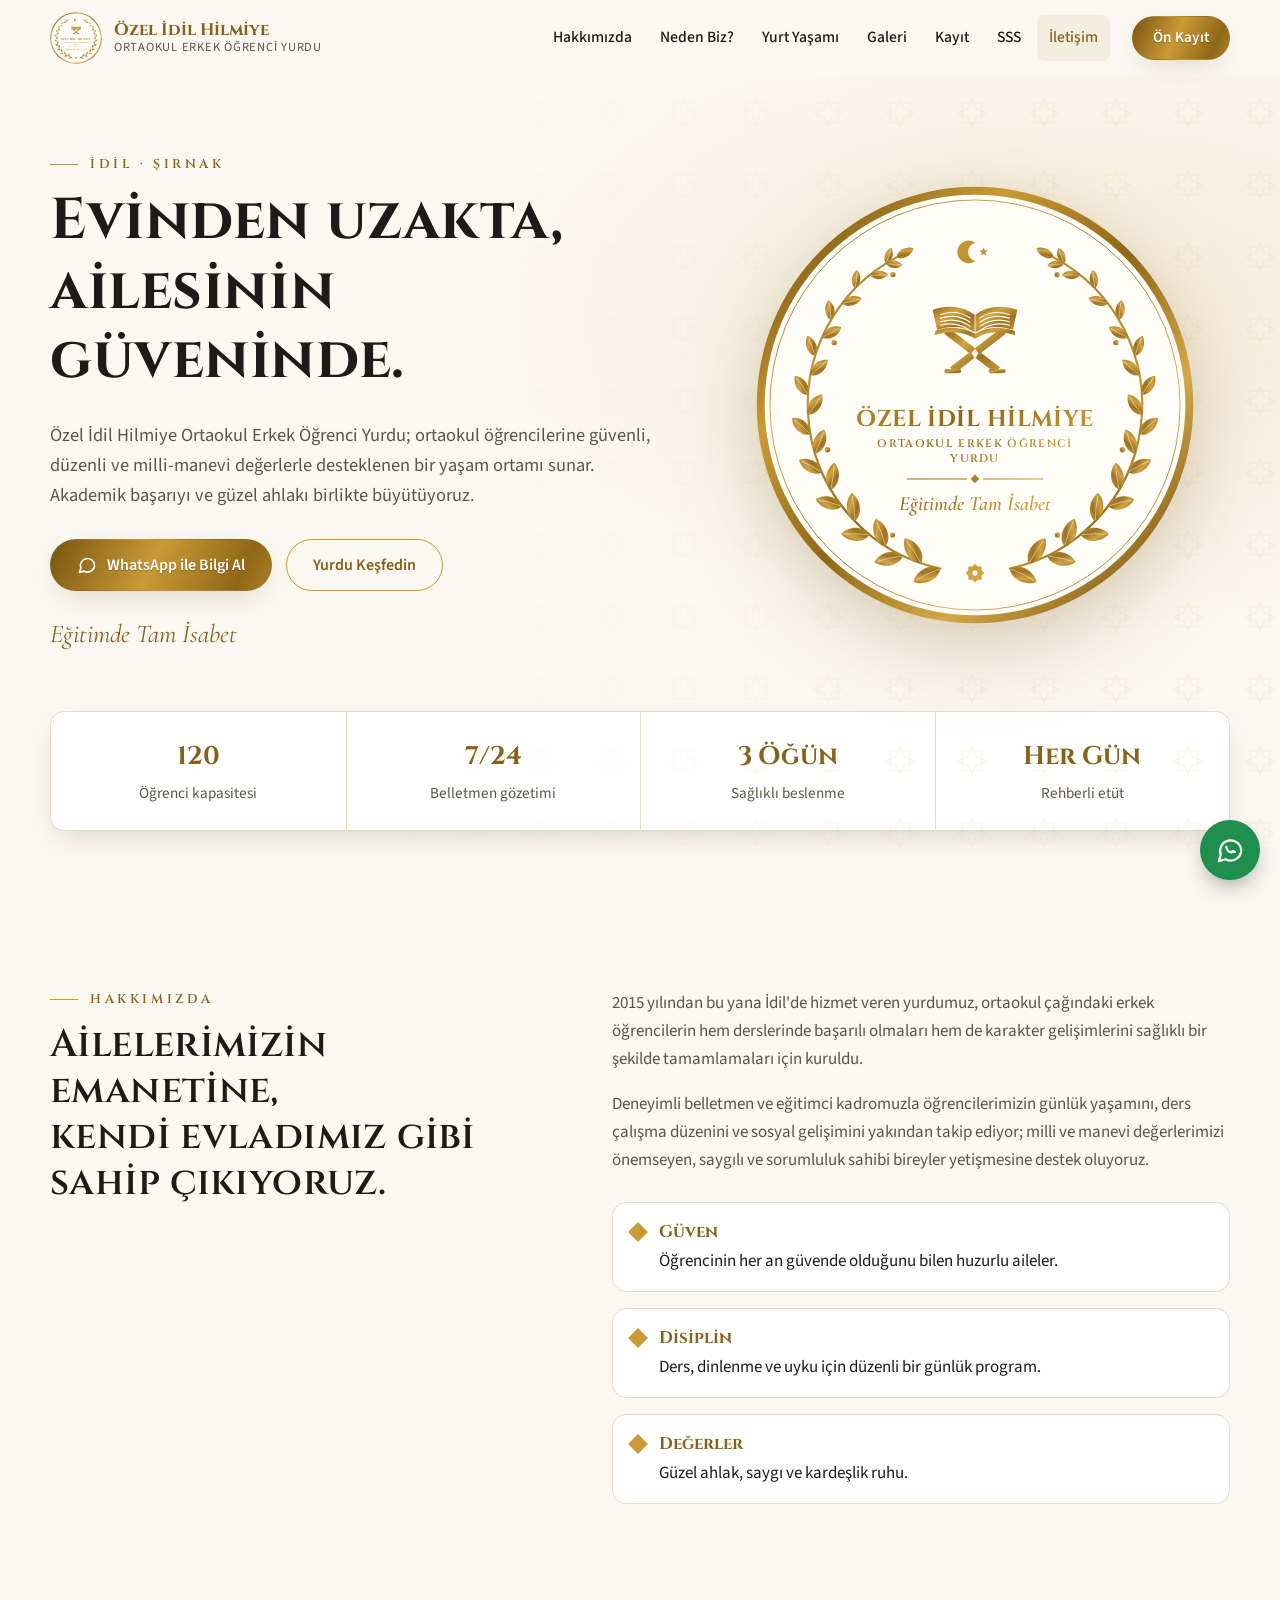
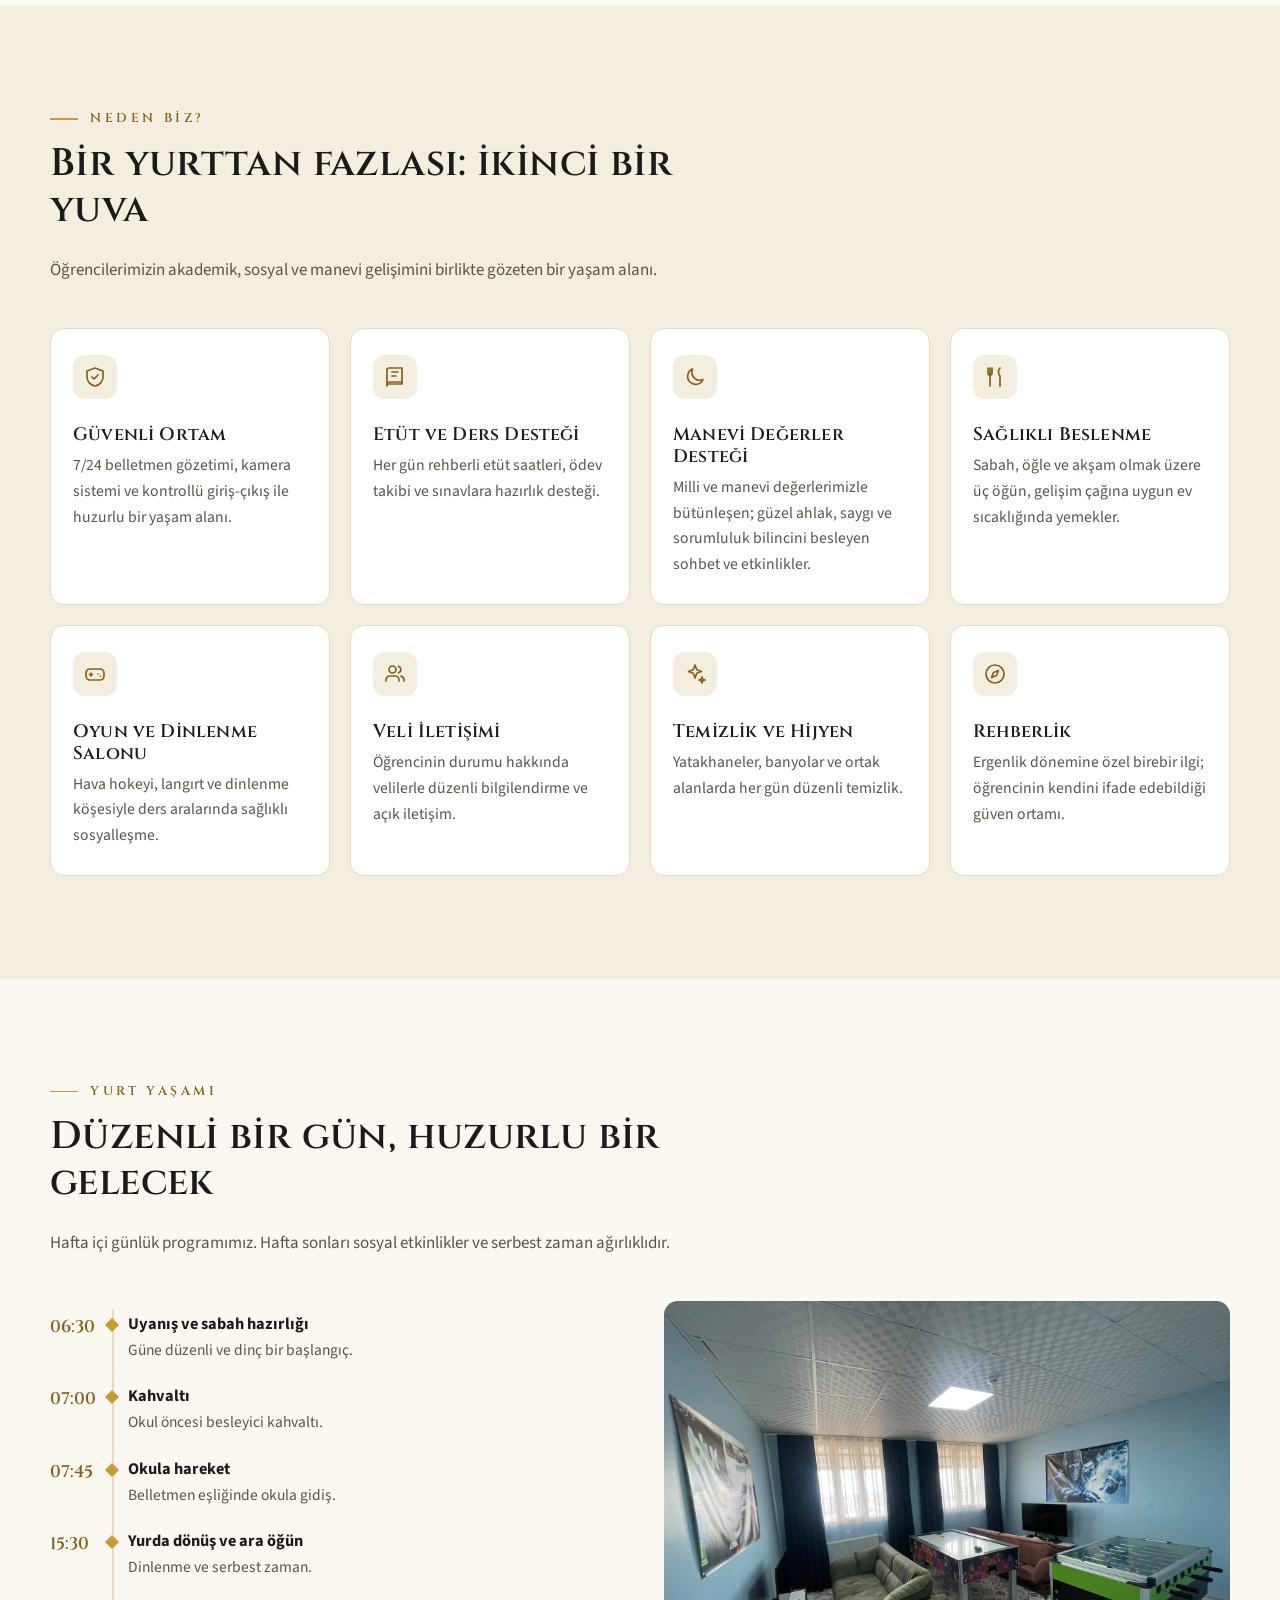
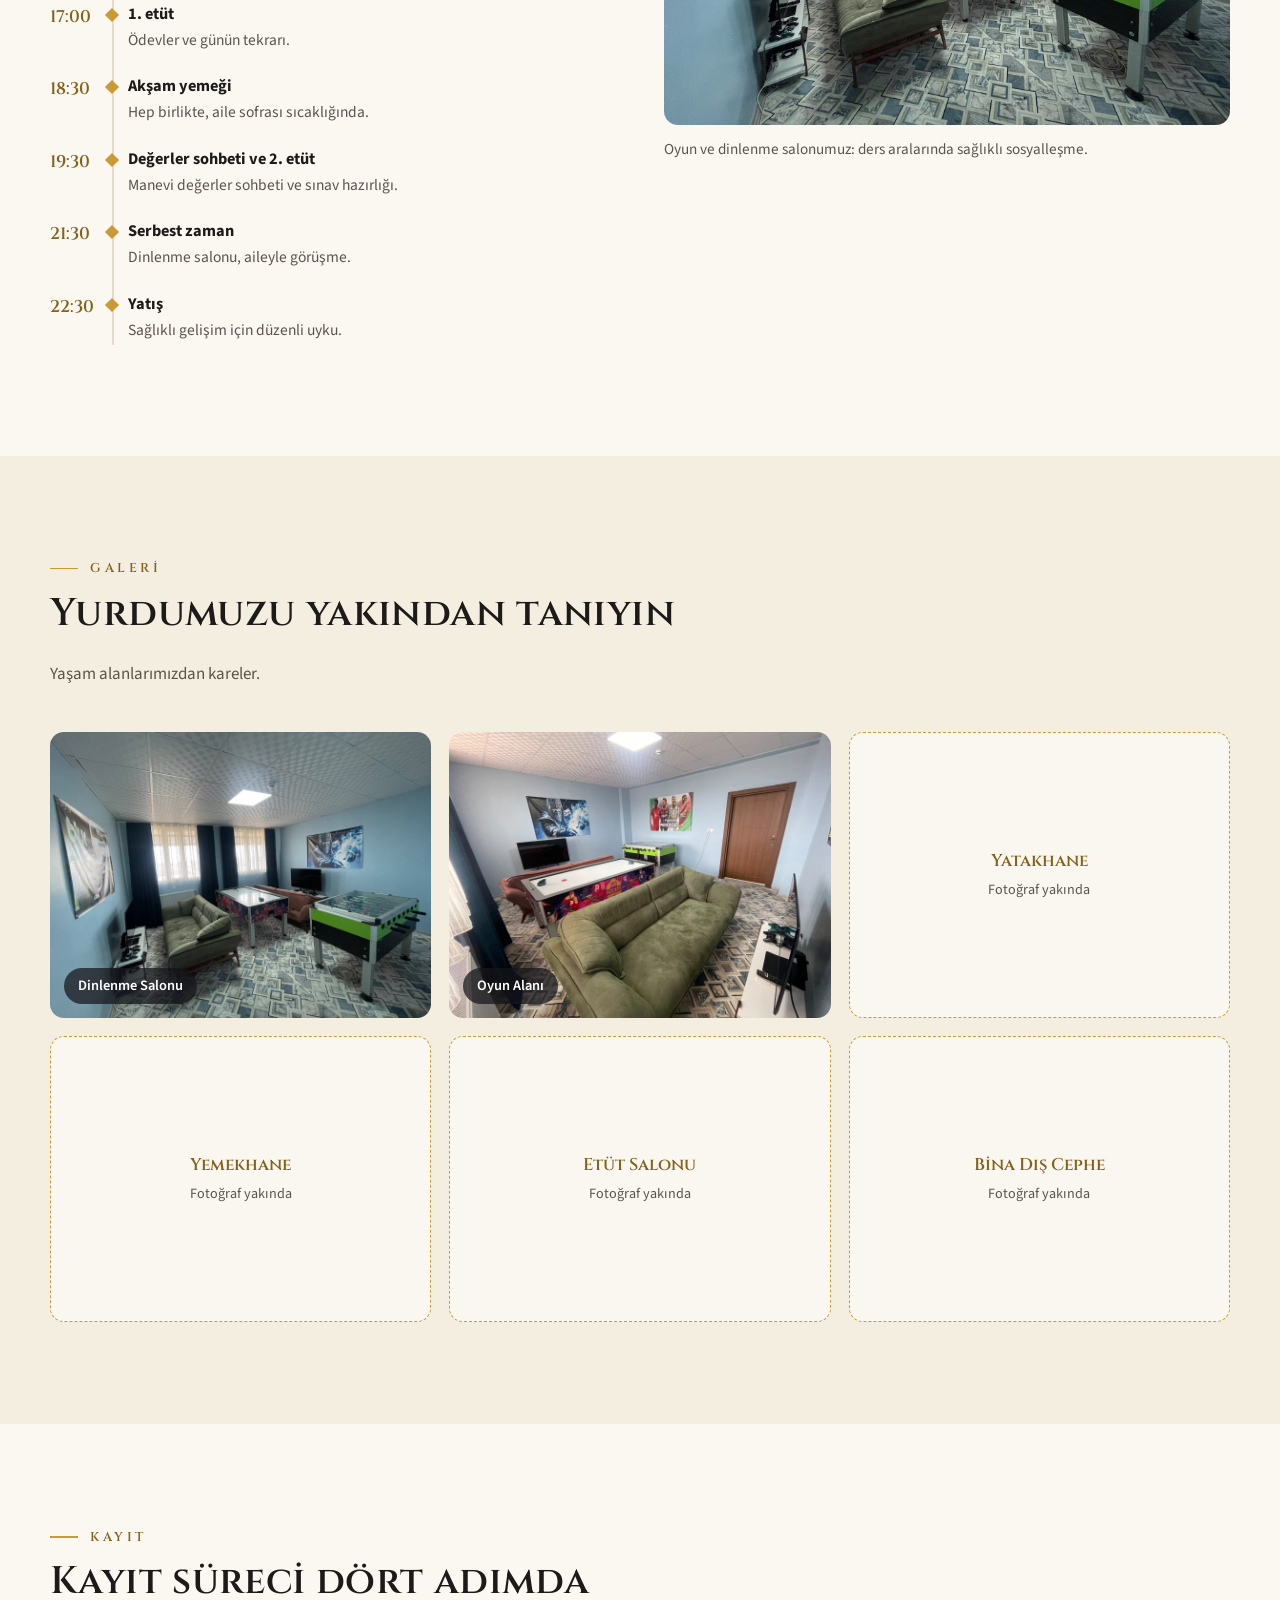
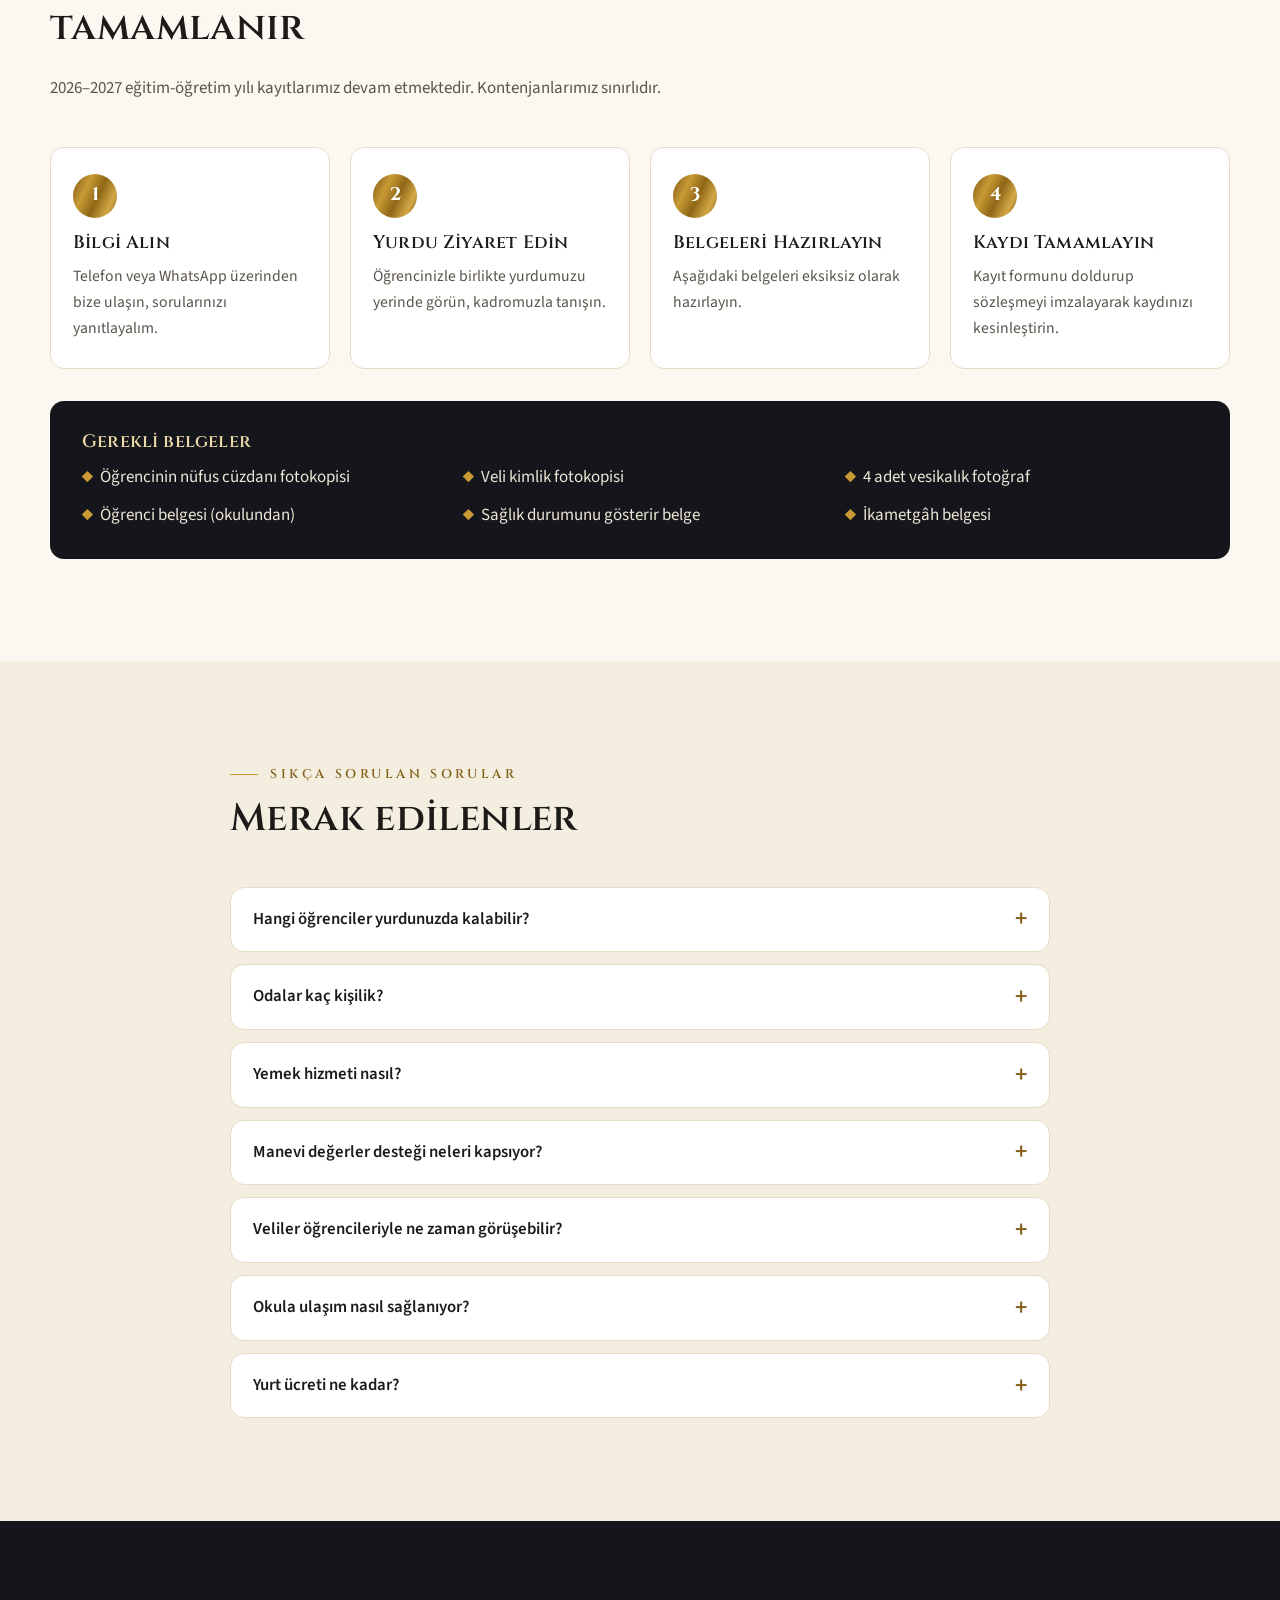
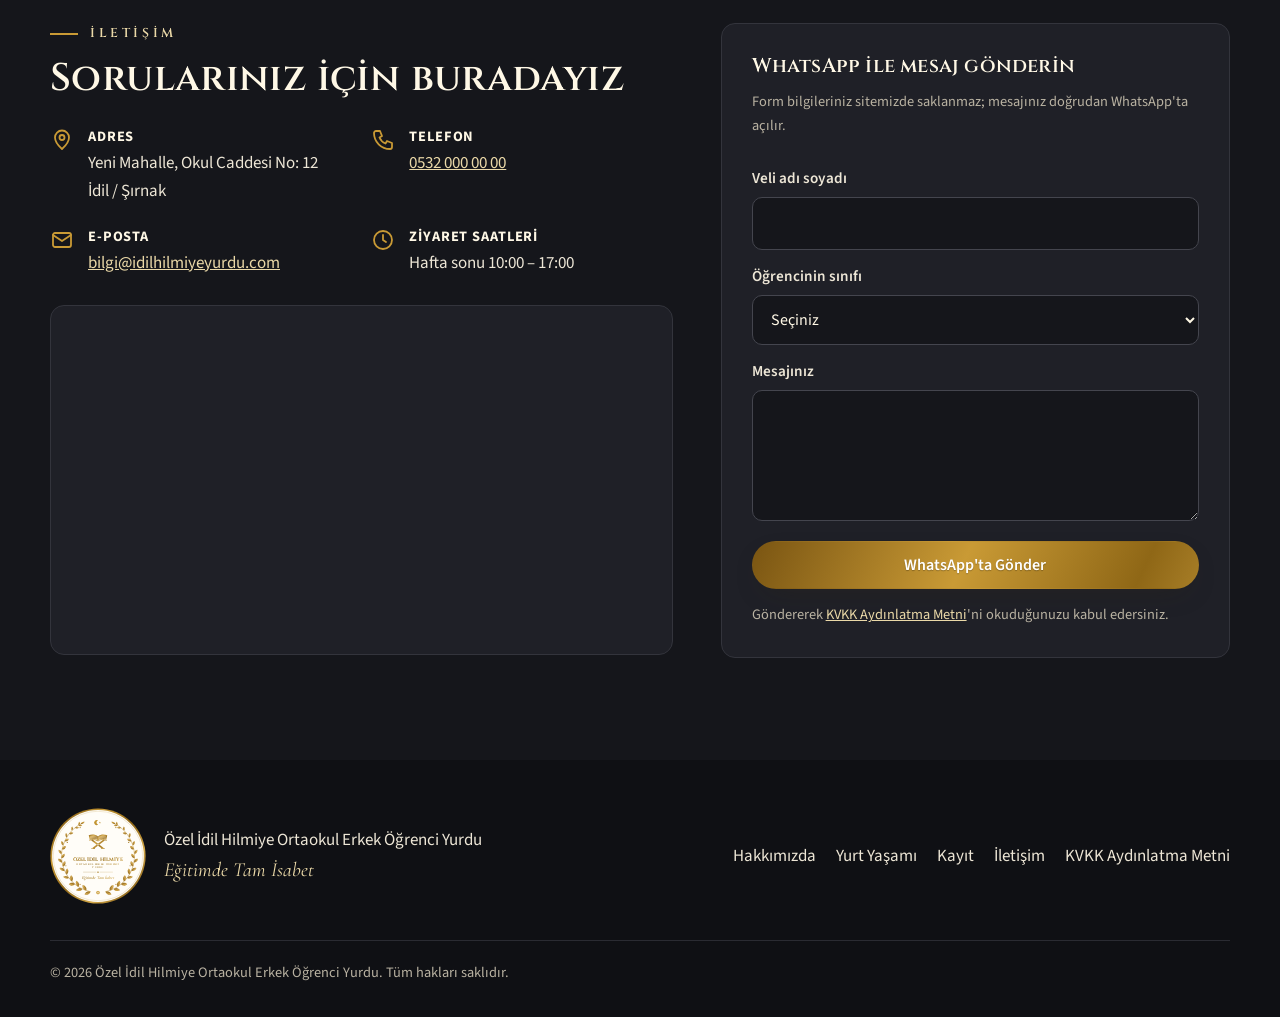
==== index.html @ 85593153 "İdil Hilmiye yurt web sitesi: ilk sürüm Co-Authored-By: Claude Opus 5.5 <noreply@anthropic.com>" ====
<!doctype html>
<html lang="tr">
<head>
  <meta charset="utf-8">
  <meta name="viewport" content="width=device-width, initial-scale=1">
  <title>Özel İdil Hilmiye Ortaokul Erkek Öğrenci Yurdu | İdil, Şırnak</title>
  <meta name="description" content="Şırnak İdil'de ortaokul öğrencilerine güvenli, düzenli ve milli-manevi değerlerle desteklenen yurt ortamı. Etüt desteği, sağlıklı beslenme ve 7/24 gözetim.">
  <meta name="theme-color" content="#FBF8F1">
  <!-- Taslak dönemi: gerçek bilgiler girilince bu satırı silin -->
  <meta name="robots" content="noindex">


  <meta property="og:title" content="Özel İdil Hilmiye Ortaokul Erkek Öğrenci Yurdu">
  <meta property="og:description" content="Eğitimde Tam İsabet — İdil, Şırnak">
  <meta property="og:image" content="assets/logo.png">
  <link rel="icon" href="assets/favicon.svg" type="image/svg+xml">
  <link rel="apple-touch-icon" href="assets/apple-touch-icon.png">
  <link rel="preconnect" href="https://fonts.googleapis.com">
  <link rel="preconnect" href="https://fonts.gstatic.com" crossorigin>
  <link rel="stylesheet" href="https://fonts.googleapis.com/css2?family=Cinzel:wght@500;600;700&family=Cormorant+Garamond:ital,wght@1,500;1,600&family=Source+Sans+3:wght@400;500;600;700&display=swap">
  <link rel="stylesheet" href="css/style.css">
</head>
<body>
  <a class="skip-link" href="#icerik">İçeriğe geç</a>

  <!-- ========== ÜST MENÜ ========== -->
  <header class="site-header" id="ust">
    <div class="container header-inner">
      <a class="brand" href="#ust" aria-label="Özel İdil Hilmiye — ana sayfa">
        <img src="assets/logo.svg" alt="" width="52" height="52">
        <span class="brand-text">
          <span class="brand-name">Özel İdil Hilmiye</span>
          <span class="brand-sub">Ortaokul Erkek Öğrenci Yurdu</span>
        </span>
      </a>
      <button class="nav-toggle" type="button" aria-expanded="false" aria-controls="ana-menu" aria-label="Menüyü aç">
        <span></span><span></span><span></span>
      </button>
      <nav class="main-nav" id="ana-menu" aria-label="Ana menü">
        <ul>
          <li><a href="#hakkimizda">Hakkımızda</a></li>
          <li><a href="#neden-biz">Neden Biz?</a></li>
          <li><a href="#yurt-yasami">Yurt Yaşamı</a></li>
          <li><a href="#galeri">Galeri</a></li>
          <li><a href="#kayit">Kayıt</a></li>
          <li><a href="#sss">SSS</a></li>
          <li><a href="#iletisim">İletişim</a></li>
        </ul>
        <a class="btn btn-gold btn-sm" href="#kayit">Ön Kayıt</a>
      </nav>
    </div>
  </header>

  <main id="icerik">

    <!-- ========== GİRİŞ ========== -->
    <section class="hero">
      <div class="container hero-grid">
        <div class="hero-text">
          <p class="eyebrow">İdil · Şırnak</p>
          <h1>Evinden uzakta,<br>ailesinin güveninde.</h1>
          <p class="lead">Özel İdil Hilmiye Ortaokul Erkek Öğrenci Yurdu; ortaokul öğrencilerine güvenli, düzenli ve milli-manevi değerlerle desteklenen bir yaşam ortamı sunar. Akademik başarıyı ve güzel ahlakı birlikte büyütüyoruz.</p>
          <div class="hero-actions">
            <a class="btn btn-gold" data-wa href="https://wa.me/905320000000" target="_blank" rel="noopener">
              <svg aria-hidden="true" viewBox="0 0 24 24"><path d="M21 12a8.5 8.5 0 0 1-12.6 7.4L3 21l1.6-5.2A8.5 8.5 0 1 1 21 12z"/></svg>
              WhatsApp ile Bilgi Al
            </a>
            <a class="btn btn-outline" href="#yurt-yasami">Yurdu Keşfedin</a>
          </div>
          <p class="hero-slogan">Eğitimde Tam İsabet</p>
        </div>
        <div class="hero-visual" aria-hidden="true">
          <div class="hero-medallion">
            <img src="assets/logo.svg" alt="" width="440" height="440">
          </div>
        </div>
      </div>

      <div class="container">
        <ul class="stats" aria-label="Öne çıkan bilgiler">
          <li><strong>120</strong><span>Öğrenci kapasitesi</span></li>
          <li><strong>7/24</strong><span>Belletmen gözetimi</span></li>
          <li><strong>3 Öğün</strong><span>Sağlıklı beslenme</span></li>
          <li><strong>Her Gün</strong><span>Rehberli etüt</span></li>
        </ul>
      </div>
    </section>

    <!-- ========== HAKKIMIZDA ========== -->
    <section class="section" id="hakkimizda">
      <div class="container about-grid">
        <div>
          <p class="eyebrow">Hakkımızda</p>
          <h2>Ailelerimizin emanetine,<br>kendi evladımız gibi sahip çıkıyoruz.</h2>
        </div>
        <div class="about-text">
          <p>2015 yılından bu yana İdil'de hizmet veren yurdumuz, ortaokul çağındaki erkek öğrencilerin hem derslerinde başarılı olmaları hem de karakter gelişimlerini sağlıklı bir şekilde tamamlamaları için kuruldu.</p>
          <p>Deneyimli belletmen ve eğitimci kadromuzla öğrencilerimizin günlük yaşamını, ders çalışma düzenini ve sosyal gelişimini yakından takip ediyor; milli ve manevi değerlerimizi önemseyen, saygılı ve sorumluluk sahibi bireyler yetişmesine destek oluyoruz.</p>
          <ul class="values">
            <li><span class="values-mark" aria-hidden="true"></span><div><strong>Güven</strong>Öğrencinin her an güvende olduğunu bilen huzurlu aileler.</div></li>
            <li><span class="values-mark" aria-hidden="true"></span><div><strong>Disiplin</strong>Ders, dinlenme ve uyku için düzenli bir günlük program.</div></li>
            <li><span class="values-mark" aria-hidden="true"></span><div><strong>Değerler</strong>Güzel ahlak, saygı ve kardeşlik ruhu.</div></li>
          </ul>
        </div>
      </div>
    </section>

    <!-- ========== NEDEN BİZ ========== -->
    <section class="section section-tint" id="neden-biz">
      <div class="container">
        <div class="section-head">
          <p class="eyebrow">Neden Biz?</p>
          <h2>Bir yurttan fazlası: ikinci bir yuva</h2>
          <p>Öğrencilerimizin akademik, sosyal ve manevi gelişimini birlikte gözeten bir yaşam alanı.</p>
        </div>
        <ul class="features">
          <li class="feature">
            <svg aria-hidden="true" viewBox="0 0 24 24"><path d="M12 3l8 3v6c0 4.5-3.4 8.3-8 9-4.6-.7-8-4.5-8-9V6l8-3z"/><path d="M9 12l2 2 4-4"/></svg>
            <h3>Güvenli Ortam</h3>
            <p>7/24 belletmen gözetimi, kamera sistemi ve kontrollü giriş-çıkış ile huzurlu bir yaşam alanı.</p>
          </li>
          <li class="feature">
            <svg aria-hidden="true" viewBox="0 0 24 24"><path d="M4 5a2 2 0 0 1 2-2h13v16H6a2 2 0 0 0-2 2V5z"/><path d="M4 19a2 2 0 0 1 2-2h13"/><path d="M9 7h6M9 11h4"/></svg>
            <h3>Etüt ve Ders Desteği</h3>
            <p>Her gün rehberli etüt saatleri, ödev takibi ve sınavlara hazırlık desteği.</p>
          </li>
          <li class="feature">
            <svg aria-hidden="true" viewBox="0 0 24 24"><path d="M20 14.5A8 8 0 0 1 9.5 4a8 8 0 1 0 10.5 10.5z"/></svg>
            <h3>Manevi Değerler Desteği</h3>
            <p>Milli ve manevi değerlerimizle bütünleşen; güzel ahlak, saygı ve sorumluluk bilincini besleyen sohbet ve etkinlikler.</p>
          </li>
          <li class="feature">
            <svg aria-hidden="true" viewBox="0 0 24 24"><path d="M7 3v8M5 3v5a2 2 0 0 0 4 0V3M7 11v10M17 3c-2 2-2 6 0 8v10"/></svg>
            <h3>Sağlıklı Beslenme</h3>
            <p>Sabah, öğle ve akşam olmak üzere üç öğün, gelişim çağına uygun ev sıcaklığında yemekler.</p>
          </li>
          <li class="feature">
            <svg aria-hidden="true" viewBox="0 0 24 24"><rect x="3" y="7" width="18" height="11" rx="4"/><path d="M8 11v3M6.5 12.5h3M15 12h.01M17.5 14h.01"/></svg>
            <h3>Oyun ve Dinlenme Salonu</h3>
            <p>Hava hokeyi, langırt ve dinlenme köşesiyle ders aralarında sağlıklı sosyalleşme.</p>
          </li>
          <li class="feature">
            <svg aria-hidden="true" viewBox="0 0 24 24"><path d="M16 19v-1a4 4 0 0 0-4-4H7a4 4 0 0 0-4 4v1"/><circle cx="9.5" cy="7.5" r="3.5"/><path d="M21 19v-1a4 4 0 0 0-3-3.9M15.5 4.2a3.5 3.5 0 0 1 0 6.6"/></svg>
            <h3>Veli İletişimi</h3>
            <p>Öğrencinin durumu hakkında velilerle düzenli bilgilendirme ve açık iletişim.</p>
          </li>
          <li class="feature">
            <svg aria-hidden="true" viewBox="0 0 24 24"><path d="M12 3l1.8 4.7 4.7 1.8-4.7 1.8L12 16l-1.8-4.7-4.7-1.8 4.7-1.8z"/><path d="M19 15l.8 2.2 2.2.8-2.2.8L19 21l-.8-2.2-2.2-.8 2.2-.8z"/></svg>
            <h3>Temizlik ve Hijyen</h3>
            <p>Yatakhaneler, banyolar ve ortak alanlarda her gün düzenli temizlik.</p>
          </li>
          <li class="feature">
            <svg aria-hidden="true" viewBox="0 0 24 24"><circle cx="12" cy="12" r="9"/><path d="M15.5 8.5l-2 5-5 2 2-5z"/></svg>
            <h3>Rehberlik</h3>
            <p>Ergenlik dönemine özel birebir ilgi; öğrencinin kendini ifade edebildiği güven ortamı.</p>
          </li>
        </ul>
      </div>
    </section>

    <!-- ========== YURT YAŞAMI ========== -->
    <section class="section" id="yurt-yasami">
      <div class="container">
        <div class="section-head">
          <p class="eyebrow">Yurt Yaşamı</p>
          <h2>Düzenli bir gün, huzurlu bir gelecek</h2>
          <p>Hafta içi günlük programımız. Hafta sonları sosyal etkinlikler ve serbest zaman ağırlıklıdır.</p>
        </div>
        <div class="life-grid">
          <ol class="timeline">
            <li><time>06:30</time><div><strong>Uyanış ve sabah hazırlığı</strong>Güne düzenli ve dinç bir başlangıç.</div></li>
            <li><time>07:00</time><div><strong>Kahvaltı</strong>Okul öncesi besleyici kahvaltı.</div></li>
            <li><time>07:45</time><div><strong>Okula hareket</strong>Belletmen eşliğinde okula gidiş.</div></li>
            <li><time>15:30</time><div><strong>Yurda dönüş ve ara öğün</strong>Dinlenme ve serbest zaman.</div></li>
            <li><time>17:00</time><div><strong>1. etüt</strong>Ödevler ve günün tekrarı.</div></li>
            <li><time>18:30</time><div><strong>Akşam yemeği</strong>Hep birlikte, aile sofrası sıcaklığında.</div></li>
            <li><time>19:30</time><div><strong>Değerler sohbeti ve 2. etüt</strong>Manevi değerler sohbeti ve sınav hazırlığı.</div></li>
            <li><time>21:30</time><div><strong>Serbest zaman</strong>Dinlenme salonu, aileyle görüşme.</div></li>
            <li><time>22:30</time><div><strong>Yatış</strong>Sağlıklı gelişim için düzenli uyku.</div></li>
          </ol>
          <figure class="life-photo">
            <button type="button" class="zoomable" data-full="assets/img/dinlenme-salonu-1.jpg" data-caption="Oyun ve dinlenme salonu">
              <img src="assets/img/dinlenme-salonu-1.jpg" alt="Yeşil kanepe, hava hokeyi ve langırt masası bulunan oyun ve dinlenme salonu" width="1600" height="1200" loading="lazy">
            </button>
            <figcaption>Oyun ve dinlenme salonumuz: ders aralarında sağlıklı sosyalleşme.</figcaption>
          </figure>
        </div>
      </div>
    </section>

    <!-- ========== GALERİ ========== -->
    <section class="section section-tint" id="galeri">
      <div class="container">
        <div class="section-head">
          <p class="eyebrow">Galeri</p>
          <h2>Yurdumuzu yakından tanıyın</h2>
          <p>Yaşam alanlarımızdan kareler.</p>
        </div>
        <ul class="gallery">
          <li>
            <button type="button" class="zoomable" data-full="assets/img/dinlenme-salonu-1.jpg" data-caption="Oyun ve dinlenme salonu">
              <img src="assets/img/dinlenme-salonu-1.jpg" alt="Oyun ve dinlenme salonunun genel görünümü" width="1600" height="1200" loading="lazy">
              <span class="gallery-label">Dinlenme Salonu</span>
            </button>
          </li>
          <li>
            <button type="button" class="zoomable" data-full="assets/img/dinlenme-salonu-2.jpg" data-caption="Oyun ve dinlenme salonu — hava hokeyi ve langırt">
              <img src="assets/img/dinlenme-salonu-2.jpg" alt="Hava hokeyi masası, langırt ve kanepeler" width="1600" height="1200" loading="lazy">
              <span class="gallery-label">Oyun Alanı</span>
            </button>
          </li>
          <li class="gallery-empty"><span>Yatakhane</span><small>Fotoğraf yakında</small></li>
          <li class="gallery-empty"><span>Yemekhane</span><small>Fotoğraf yakında</small></li>
          <li class="gallery-empty"><span>Etüt Salonu</span><small>Fotoğraf yakında</small></li>
          <li class="gallery-empty"><span>Bina Dış Cephe</span><small>Fotoğraf yakında</small></li>
        </ul>
      </div>
    </section>

    <!-- ========== KAYIT ========== -->
    <section class="section" id="kayit">
      <div class="container">
        <div class="section-head">
          <p class="eyebrow">Kayıt</p>
          <h2>Kayıt süreci dört adımda tamamlanır</h2>
          <p>2026–2027 eğitim-öğretim yılı kayıtlarımız devam etmektedir. Kontenjanlarımız sınırlıdır.</p>
        </div>
        <ol class="steps">
          <li><span class="step-no">1</span><h3>Bilgi Alın</h3><p>Telefon veya WhatsApp üzerinden bize ulaşın, sorularınızı yanıtlayalım.</p></li>
          <li><span class="step-no">2</span><h3>Yurdu Ziyaret Edin</h3><p>Öğrencinizle birlikte yurdumuzu yerinde görün, kadromuzla tanışın.</p></li>
          <li><span class="step-no">3</span><h3>Belgeleri Hazırlayın</h3><p>Aşağıdaki belgeleri eksiksiz olarak hazırlayın.</p></li>
          <li><span class="step-no">4</span><h3>Kaydı Tamamlayın</h3><p>Kayıt formunu doldurup sözleşmeyi imzalayarak kaydınızı kesinleştirin.</p></li>
        </ol>
        <div class="docs">
          <h3>Gerekli belgeler</h3>
          <ul>
            <li>Öğrencinin nüfus cüzdanı fotokopisi</li>
            <li>Veli kimlik fotokopisi</li>
            <li>4 adet vesikalık fotoğraf</li>
            <li>Öğrenci belgesi (okulundan)</li>
            <li>Sağlık durumunu gösterir belge</li>
            <li>İkametgâh belgesi</li>
          </ul>
        </div>
      </div>
    </section>

    <!-- ========== SSS ========== -->
    <section class="section section-tint" id="sss">
      <div class="container narrow">
        <div class="section-head">
          <p class="eyebrow">Sıkça Sorulan Sorular</p>
          <h2>Merak edilenler</h2>
        </div>
        <div class="faq">
          <details>
            <summary>Hangi öğrenciler yurdunuzda kalabilir?</summary>
            <p>Yurdumuz, ortaokula (5, 6, 7 ve 8. sınıf) devam eden erkek öğrencilere hizmet vermektedir.</p>
          </details>
          <details>
            <summary>Odalar kaç kişilik?</summary>
            <p>Yatakhanelerimiz 4 ve 6 kişiliktir. Her öğrencinin kendine ait dolabı bulunmaktadır.</p>
          </details>
          <details>
            <summary>Yemek hizmeti nasıl?</summary>
            <p>Sabah, öğle ve akşam olmak üzere üç öğün yemek ve okul dönüşü ara öğün verilmektedir. Menüler gelişim çağına uygun olarak hazırlanır.</p>
          </details>
          <details>
            <summary>Manevi değerler desteği neleri kapsıyor?</summary>
            <p>Öğrencilerimize güzel ahlak, saygı, dürüstlük ve sorumluluk bilincini kazandırmaya yönelik sohbetler ve etkinlikler düzenliyoruz. Amacımız, milli ve manevi değerlerine bağlı, karakterli bireyler yetişmesine katkı sunmaktır.</p>
          </details>
          <details>
            <summary>Veliler öğrencileriyle ne zaman görüşebilir?</summary>
            <p>Öğrencilerimiz her akşam serbest zamanda aileleriyle telefonla görüşebilir. Veli ziyaretleri hafta sonları 10:00–17:00 saatleri arasında yapılabilir.</p>
          </details>
          <details>
            <summary>Okula ulaşım nasıl sağlanıyor?</summary>
            <p>Öğrencilerimiz okullarına belletmen eşliğinde gidip gelmektedir. Servis bilgisi için bizimle iletişime geçebilirsiniz.</p>
          </details>
          <details>
            <summary>Yurt ücreti ne kadar?</summary>
            <p>Güncel ücret bilgisi ve ödeme seçenekleri için lütfen telefon veya WhatsApp üzerinden bize ulaşın.</p>
          </details>
        </div>
      </div>
    </section>

    <!-- ========== İLETİŞİM ========== -->
    <section class="section section-dark" id="iletisim">
      <div class="container contact-grid">
        <div class="contact-info">
          <p class="eyebrow">İletişim</p>
          <h2>Sorularınız için buradayız</h2>
          <ul class="contact-list">
            <li>
              <svg aria-hidden="true" viewBox="0 0 24 24"><path d="M12 21s-7-6.2-7-11.5a7 7 0 0 1 14 0C19 14.8 12 21 12 21z"/><circle cx="12" cy="9.5" r="2.5"/></svg>
              <div><strong>Adres</strong>Yeni Mahalle, Okul Caddesi No: 12<br>İdil / Şırnak</div>
            </li>
            <li>
              <svg aria-hidden="true" viewBox="0 0 24 24"><path d="M5 3h4l2 5-2.5 1.5a11 11 0 0 0 6 6L16 13l5 2v4a2 2 0 0 1-2 2A16 16 0 0 1 3 5a2 2 0 0 1 2-2z"/></svg>
              <div><strong>Telefon</strong><a href="tel:+905320000000">0532 000 00 00</a></div>
            </li>
            <li>
              <svg aria-hidden="true" viewBox="0 0 24 24"><rect x="3" y="5" width="18" height="14" rx="2"/><path d="M3 7l9 6 9-6"/></svg>
              <div><strong>E-posta</strong><a href="mailto:bilgi@idilhilmiyeyurdu.com">bilgi@idilhilmiyeyurdu.com</a></div>
            </li>
            <li>
              <svg aria-hidden="true" viewBox="0 0 24 24"><circle cx="12" cy="12" r="9"/><path d="M12 7v5l3 2"/></svg>
              <div><strong>Ziyaret saatleri</strong>Hafta sonu 10:00 – 17:00</div>
            </li>
          </ul>
          <div class="map">
            <iframe title="Yurdun konumu — İdil, Şırnak" src="https://maps.google.com/maps?q=%C4%B0dil%2C%20%C5%9E%C4%B1rnak&amp;z=14&amp;output=embed" loading="lazy" referrerpolicy="no-referrer-when-downgrade"></iframe>
          </div>
        </div>

        <form class="contact-form" id="wa-form" novalidate>
          <h3>WhatsApp ile mesaj gönderin</h3>
          <p class="form-note">Form bilgileriniz sitemizde saklanmaz; mesajınız doğrudan WhatsApp'ta açılır.</p>
          <label for="f-ad">Veli adı soyadı</label>
          <input id="f-ad" name="ad" type="text" autocomplete="name" required>
          <label for="f-sinif">Öğrencinin sınıfı</label>
          <select id="f-sinif" name="sinif">
            <option value="">Seçiniz</option>
            <option>5. sınıf</option>
            <option>6. sınıf</option>
            <option>7. sınıf</option>
            <option>8. sınıf</option>
          </select>
          <label for="f-mesaj">Mesajınız</label>
          <textarea id="f-mesaj" name="mesaj" rows="4" required></textarea>
          <p class="form-error" id="f-error" role="alert" hidden>Lütfen adınızı ve mesajınızı yazın.</p>
          <button class="btn btn-gold" type="submit">WhatsApp'ta Gönder</button>
          <p class="form-kvkk">Göndererek <a href="kvkk.html">KVKK Aydınlatma Metni</a>'ni okuduğunuzu kabul edersiniz.</p>
        </form>
      </div>
    </section>
  </main>

  <!-- ========== ALT BİLGİ ========== -->
  <footer class="site-footer">
    <div class="container footer-grid">
      <div class="footer-brand">
        <img src="assets/logo.svg" alt="Özel İdil Hilmiye Ortaokul Erkek Öğrenci Yurdu logosu" width="96" height="96" loading="lazy">
        <p>Özel İdil Hilmiye Ortaokul Erkek Öğrenci Yurdu<br><em>Eğitimde Tam İsabet</em></p>
      </div>
      <nav aria-label="Alt menü">
        <ul class="footer-links">
          <li><a href="#hakkimizda">Hakkımızda</a></li>
          <li><a href="#yurt-yasami">Yurt Yaşamı</a></li>
          <li><a href="#kayit">Kayıt</a></li>
          <li><a href="#iletisim">İletişim</a></li>
          <li><a href="kvkk.html">KVKK Aydınlatma Metni</a></li>
        </ul>
      </nav>
      <p class="copyright">© <span id="yil">2026</span> Özel İdil Hilmiye Ortaokul Erkek Öğrenci Yurdu. Tüm hakları saklıdır.</p>
    </div>
  </footer>

  <a class="wa-float" data-wa href="https://wa.me/905320000000" target="_blank" rel="noopener" aria-label="WhatsApp ile yazın">
    <svg aria-hidden="true" viewBox="0 0 24 24"><path d="M21 12a8.5 8.5 0 0 1-12.6 7.4L3 21l1.6-5.2A8.5 8.5 0 1 1 21 12z"/><path d="M9 9.5c.3 2 2 3.8 4 4.5l1.2-1.1 1.8.8"/></svg>
  </a>

  <dialog class="lightbox" id="lightbox" aria-label="Fotoğraf görüntüleyici">
    <img src="" alt="">
    <p class="lightbox-caption"></p>
    <button type="button" class="lightbox-close" aria-label="Kapat">×</button>
  </dialog>

  <script src="js/main.js"></script>
</body>
</html>
---- css/style.css ----
/* =========================================================
   Özel İdil Hilmiye Ortaokul Erkek Öğrenci Yurdu
   Renkler logodaki altın ve fildişi tonlarından alınmıştır.
   ========================================================= */
:root {
  --ivory: #FBF8F1;
  --paper: #FFFFFF;
  --tint: #F4EEE0;
  --ink: #1C1B19;
  --muted: #5A554B;
  --line: #E6DCC6;
  --gold: #85621B;        /* küçük metin için yeterli kontrast */
  --gold-bright: #C99A35; /* süsleme ve büyük öğeler */
  --gold-soft: #EBD9A8;
  --night: #15161B;
  --night-2: #1F2027;
  --radius: 14px;
  --shadow: 0 10px 30px -12px rgba(60, 44, 10, .25);
  --font-display: "Cinzel", Georgia, serif;
  --font-body: "Source Sans 3", "Segoe UI", system-ui, sans-serif;
  --font-accent: "Cormorant Garamond", Georgia, serif;
  --gold-grad: linear-gradient(115deg, #7A5512 0%, #C99A35 30%, #8F6716 55%, #D4A847 80%, #7A5512 100%);
}

*, *::before, *::after { box-sizing: border-box; }
html { scroll-behavior: smooth; scroll-padding-top: 88px; -webkit-text-size-adjust: 100%; }
body {
  margin: 0;
  background: var(--ivory);
  color: var(--ink);
  font-family: var(--font-body);
  font-size: 1.0625rem;
  line-height: 1.65;
}
img { max-width: 100%; display: block; height: auto; }
a { color: var(--gold); }
a:hover { color: #5E440F; }
h1, h2, h3 { font-family: var(--font-display); font-weight: 600; line-height: 1.2; margin: 0 0 .6em; letter-spacing: .01em; }
h2 { font-size: clamp(1.6rem, 1.2rem + 1.6vw, 2.4rem); }
h3 { font-size: 1.125rem; }
p { margin: 0 0 1em; }
:focus-visible { outline: 3px solid var(--gold-bright); outline-offset: 3px; border-radius: 4px; }

.container { width: min(1180px, 100% - 32px); margin-inline: auto; }
.narrow { width: min(820px, 100% - 32px); }

.skip-link { position: absolute; left: -999px; top: 8px; background: var(--ink); color: #fff; padding: 10px 16px; border-radius: 8px; z-index: 100; }
.skip-link:focus { left: 16px; }

.eyebrow {
  font-family: var(--font-display);
  font-size: .8rem;
  font-weight: 600;
  letter-spacing: .28em;
  text-transform: uppercase;
  color: var(--gold);
  margin-bottom: .9em;
  display: flex; align-items: center; gap: 12px;
}
.eyebrow::before { content: ""; width: 28px; height: 1.5px; background: var(--gold-bright); }

/* ---------- Butonlar ---------- */
.btn {
  display: inline-flex; align-items: center; justify-content: center; gap: 10px;
  min-height: 48px; padding: 12px 26px;
  border-radius: 999px; border: 1.5px solid transparent;
  font-family: var(--font-body); font-weight: 600; font-size: 1rem;
  text-decoration: none; cursor: pointer;
  transition: transform .2s ease, box-shadow .2s ease, background-color .2s ease;
}
.btn svg { width: 20px; height: 20px; fill: none; stroke: currentColor; stroke-width: 2; stroke-linecap: round; stroke-linejoin: round; }
.btn-gold { background: var(--gold-grad); background-size: 160% 100%; color: #fff; box-shadow: var(--shadow); text-shadow: 0 1px 1px rgba(0,0,0,.25); }
.btn-gold:hover { color: #fff; transform: translateY(-2px); background-position: 100% 0; }
.btn-outline { border-color: var(--gold-bright); color: var(--gold); background: transparent; }
.btn-outline:hover { background: var(--paper); }
.btn-sm { min-height: 44px; padding: 8px 20px; font-size: .95rem; }

/* ---------- Üst menü ---------- */
.site-header {
  position: sticky; top: 0; z-index: 50;
  background: rgba(251, 248, 241, .92);
  backdrop-filter: saturate(140%) blur(10px);
  border-bottom: 1px solid transparent;
  transition: border-color .2s, box-shadow .2s;
}
.site-header.scrolled { border-color: var(--line); box-shadow: 0 6px 20px -16px rgba(0,0,0,.4); }
.header-inner { display: flex; align-items: center; justify-content: space-between; gap: 20px; min-height: 76px; }
.brand { display: flex; align-items: center; gap: 12px; text-decoration: none; color: var(--ink); }
.brand img { width: 52px; height: 52px; }
.brand-text { display: flex; flex-direction: column; line-height: 1.15; }
.brand-name { font-family: var(--font-display); font-weight: 700; font-size: 1.05rem; color: var(--gold); }
.brand-sub { font-size: .78rem; letter-spacing: .06em; color: var(--muted); text-transform: uppercase; }

.main-nav { display: flex; align-items: center; gap: 22px; }
.main-nav ul { display: flex; gap: 4px; list-style: none; margin: 0; padding: 0; }
.main-nav ul a {
  display: block; padding: 10px 12px; border-radius: 8px;
  color: var(--ink); text-decoration: none; font-weight: 500; font-size: .98rem;
}
.main-nav ul a:hover, .main-nav ul a.active { color: var(--gold); background: var(--tint); }

.nav-toggle { display: none; width: 48px; height: 48px; border: 1px solid var(--line); border-radius: 12px; background: var(--paper); cursor: pointer; padding: 0; flex-direction: column; align-items: center; justify-content: center; gap: 5px; }
.nav-toggle span { width: 22px; height: 2px; background: var(--ink); border-radius: 2px; transition: transform .25s, opacity .25s; }
.nav-toggle[aria-expanded="true"] span:nth-child(1) { transform: translateY(7px) rotate(45deg); }
.nav-toggle[aria-expanded="true"] span:nth-child(2) { opacity: 0; }
.nav-toggle[aria-expanded="true"] span:nth-child(3) { transform: translateY(-7px) rotate(-45deg); }

/* ---------- Giriş (hero) ---------- */
.hero {
  position: relative; overflow: hidden;
  padding: clamp(40px, 6vw, 88px) 0 56px;
  background:
    radial-gradient(1000px 520px at 85% 30%, rgba(201,154,53,.14), transparent 60%),
    var(--ivory);
}
.hero::before { /* sekiz köşeli yıldız deseni */
  content: ""; position: absolute; inset: 0; pointer-events: none; opacity: .5;
  background-image: url("data:image/svg+xml,%3Csvg xmlns='http://www.w3.org/2000/svg' width='72' height='72'%3E%3Cg fill='none' stroke='%23C99A35' stroke-opacity='.18'%3E%3Cpath d='M36 22l4.1 9.9L50 36l-9.9 4.1L36 50l-4.1-9.9L22 36l9.9-4.1z'/%3E%3Crect x='26' y='26' width='20' height='20'/%3E%3C/g%3E%3C/svg%3E");
  -webkit-mask-image: linear-gradient(90deg, transparent 30%, #000 75%);
          mask-image: linear-gradient(90deg, transparent 30%, #000 75%);
}
.hero-grid { position: relative; display: grid; grid-template-columns: 1.1fr .9fr; align-items: center; gap: 48px; }
.hero h1 { font-size: clamp(2.1rem, 1.3rem + 3.2vw, 3.6rem); font-weight: 700; color: var(--ink); margin-bottom: .45em; }
.lead { font-size: 1.15rem; color: var(--muted); max-width: 36em; }
.hero-actions { display: flex; flex-wrap: wrap; gap: 14px; margin: 28px 0 22px; }
.hero-slogan { font-family: var(--font-accent); font-style: italic; font-size: 1.6rem; color: var(--gold); margin: 0; }
.hero-visual { display: flex; justify-content: center; }
.hero-medallion { position: relative; width: min(440px, 100%); aspect-ratio: 1; }
.hero-medallion::before {
  content: ""; position: absolute; inset: -6%;
  border-radius: 50%;
  background: radial-gradient(circle, rgba(255,214,120,.45), rgba(255,214,120,0) 65%);
  filter: blur(8px);
}
.hero-medallion img { position: relative; width: 100%; height: 100%; filter: drop-shadow(0 24px 40px rgba(122,85,18,.28)); }

.stats {
  list-style: none; margin: 56px 0 0; padding: 0;
  display: grid; grid-template-columns: repeat(4, minmax(0, 1fr));
  background: var(--paper); border: 1px solid var(--line); border-radius: var(--radius);
  box-shadow: var(--shadow);
}
.stats li { padding: 24px 20px; text-align: center; display: flex; flex-direction: column; gap: 2px; }
.stats li + li { border-left: 1px solid var(--line); }
.stats strong { font-family: var(--font-display); font-size: 1.6rem; color: var(--gold); }
.stats span { color: var(--muted); font-size: .95rem; }

/* ---------- Bölümler ---------- */
.section { padding: clamp(64px, 8vw, 110px) 0; }
.section-tint { background: var(--tint); }
.section-head { max-width: 680px; margin-bottom: 44px; }
.section-head p:last-child { color: var(--muted); }

.about-grid { display: grid; grid-template-columns: .9fr 1.1fr; gap: 56px; align-items: start; }
.about-text > p { color: var(--muted); }
.values { list-style: none; padding: 0; margin: 28px 0 0; display: grid; gap: 16px; }
.values li { display: flex; gap: 14px; align-items: flex-start; padding: 16px 18px; background: var(--paper); border: 1px solid var(--line); border-radius: var(--radius); }
.values strong { display: block; font-family: var(--font-display); color: var(--gold); font-size: 1.05rem; }
.values-mark { flex: none; width: 14px; height: 14px; margin-top: 6px; background: var(--gold-bright); transform: rotate(45deg); }

.features { list-style: none; padding: 0; margin: 0; display: grid; grid-template-columns: repeat(4, minmax(0, 1fr)); gap: 20px; }
.feature { background: var(--paper); border: 1px solid var(--line); border-radius: var(--radius); padding: 26px 22px; transition: transform .2s, box-shadow .2s; }
.feature:hover { transform: translateY(-4px); box-shadow: var(--shadow); }
.feature svg { width: 44px; height: 44px; padding: 10px; border-radius: 12px; background: var(--tint); stroke: var(--gold); fill: none; stroke-width: 1.7; stroke-linecap: round; stroke-linejoin: round; margin-bottom: 16px; }
.feature h3 { margin-bottom: .4em; }
.feature p { color: var(--muted); font-size: .98rem; margin: 0; }

/* ---------- Yurt yaşamı ---------- */
.life-grid { display: grid; grid-template-columns: 1fr 1fr; gap: 48px; align-items: start; }
.timeline { list-style: none; margin: 0; padding: 0; position: relative; }
.timeline::before { content: ""; position: absolute; left: 62px; top: 8px; bottom: 8px; width: 1.5px; background: var(--line); }
.timeline li { display: grid; grid-template-columns: 52px 1fr; gap: 26px; padding: 10px 0; position: relative; }
.timeline li::after { content: ""; position: absolute; left: 57px; top: 19px; width: 10px; height: 10px; background: var(--gold-bright); transform: rotate(45deg); }
.timeline time { font-family: var(--font-display); font-weight: 600; color: var(--gold); padding-top: 2px; font-variant-numeric: tabular-nums; }
.timeline strong { display: block; }
.timeline div { color: var(--muted); font-size: .97rem; }
.timeline div strong { color: var(--ink); font-size: 1.02rem; }
.life-photo { margin: 0; position: sticky; top: 100px; }
.life-photo figcaption { margin-top: 12px; color: var(--muted); font-size: .95rem; }

.zoomable { display: block; width: 100%; padding: 0; border: 0; font: inherit; color: inherit; background: none; cursor: zoom-in; border-radius: var(--radius); overflow: hidden; position: relative; }
.zoomable img { width: 100%; aspect-ratio: 4 / 3; object-fit: cover; transition: transform .5s ease; }
.zoomable:hover img { transform: scale(1.04); }

/* ---------- Galeri ---------- */
.gallery { list-style: none; padding: 0; margin: 0; display: grid; grid-template-columns: repeat(3, minmax(0, 1fr)); gap: 18px; }
.gallery-label { position: absolute; left: 14px; bottom: 14px; padding: 6px 14px; border-radius: 999px; background: rgba(21,22,27,.72); color: #fff; font-size: .9rem; font-weight: 600; }
.gallery-empty {
  aspect-ratio: 4 / 3; border-radius: var(--radius);
  border: 1.5px dashed var(--gold-bright); background: rgba(255,255,255,.55);
  display: flex; flex-direction: column; align-items: center; justify-content: center; gap: 4px; text-align: center;
}
.gallery-empty span { font-family: var(--font-display); font-weight: 600; color: var(--gold); }
.gallery-empty small { color: var(--muted); }

/* ---------- Kayıt ---------- */
.steps { list-style: none; padding: 0; margin: 0 0 32px; display: grid; grid-template-columns: repeat(4, minmax(0, 1fr)); gap: 20px; counter-reset: s; }
.steps li { background: var(--paper); border: 1px solid var(--line); border-radius: var(--radius); padding: 26px 22px; }
.step-no { display: inline-grid; place-items: center; width: 44px; height: 44px; border-radius: 50%; background: var(--gold-grad); color: #fff; font-family: var(--font-display); font-weight: 700; font-size: 1.15rem; margin-bottom: 14px; }
.steps p { color: var(--muted); margin: 0; font-size: .98rem; }
.docs { background: var(--night); color: #EDE6D6; border-radius: var(--radius); padding: 30px 32px; }
.docs h3 { color: var(--gold-soft); }
.docs ul { margin: 0; padding: 0; list-style: none; display: grid; grid-template-columns: repeat(3, minmax(0, 1fr)); gap: 10px 28px; }
.docs li { display: flex; gap: 10px; align-items: baseline; }
.docs li::before { content: ""; flex: none; width: 8px; height: 8px; background: var(--gold-bright); transform: rotate(45deg) translateY(-2px); }

/* ---------- SSS ---------- */
.faq { display: grid; gap: 12px; }
.faq details { background: var(--paper); border: 1px solid var(--line); border-radius: var(--radius); }
.faq summary {
  list-style: none; cursor: pointer; padding: 18px 56px 18px 22px; position: relative;
  font-weight: 600; font-size: 1.05rem; min-height: 44px;
}
.faq summary::-webkit-details-marker { display: none; }
.faq summary::after { content: "+"; position: absolute; right: 22px; top: 50%; transform: translateY(-50%); font-size: 1.5rem; color: var(--gold); transition: transform .2s; }
.faq details[open] summary::after { transform: translateY(-50%) rotate(45deg); }
.faq details p { padding: 0 22px 20px; margin: 0; color: var(--muted); }

/* ---------- İletişim ---------- */
.section-dark { background: var(--night); color: #EDE6D6; }
.section-dark h2 { color: #FFF8E6; }
.section-dark .eyebrow { color: var(--gold-soft); }
.section-dark a { color: var(--gold-soft); }
.contact-grid { display: grid; grid-template-columns: 1.1fr .9fr; gap: 48px; align-items: start; }
.contact-list { list-style: none; padding: 0; margin: 0 0 28px; display: grid; grid-template-columns: repeat(2, minmax(0, 1fr)); gap: 20px; }
.contact-list li { display: flex; gap: 14px; }
.contact-list svg { flex: none; width: 24px; height: 24px; margin-top: 3px; fill: none; stroke: var(--gold-bright); stroke-width: 1.8; stroke-linecap: round; stroke-linejoin: round; }
.contact-list strong { display: block; color: #FFF8E6; font-size: .9rem; letter-spacing: .06em; text-transform: uppercase; }
.map { border-radius: var(--radius); overflow: hidden; border: 1px solid #33343C; aspect-ratio: 16 / 9; background: var(--night-2); }
.map iframe { width: 100%; height: 100%; border: 0; display: block; }

.contact-form { background: var(--night-2); border: 1px solid #33343C; border-radius: var(--radius); padding: 30px; display: flex; flex-direction: column; }
.contact-form h3 { color: #FFF8E6; font-size: 1.25rem; }
.form-note, .form-kvkk { font-size: .9rem; color: #B9B2A2; }
.form-kvkk { margin: 14px 0 0; }
.contact-form label { font-weight: 600; margin: 14px 0 6px; font-size: .95rem; }
.contact-form input, .contact-form select, .contact-form textarea {
  width: 100%; min-height: 48px; padding: 12px 14px; border-radius: 10px;
  border: 1px solid #44454E; background: #15161B; color: #FFF8E6;
  font: inherit; font-size: 1rem;
}
.contact-form textarea { resize: vertical; }
.contact-form input:focus, .contact-form select:focus, .contact-form textarea:focus { border-color: var(--gold-bright); outline: none; box-shadow: 0 0 0 3px rgba(201,154,53,.3); }
.contact-form .btn { margin-top: 20px; }
.form-error { color: #FFB4A8; margin: 12px 0 0; font-weight: 600; }

/* ---------- Alt bilgi ---------- */
.site-footer { background: #0F1014; color: #B9B2A2; padding: 48px 0 32px; }
.footer-grid { display: grid; grid-template-columns: 1fr auto; gap: 24px 40px; align-items: center; }
.footer-brand { display: flex; align-items: center; gap: 18px; }
.footer-brand img { width: 96px; height: 96px; }
.footer-brand p { margin: 0; color: #EDE6D6; }
.footer-brand em { font-family: var(--font-accent); font-size: 1.25rem; color: var(--gold-soft); }
.footer-links { list-style: none; padding: 0; margin: 0; display: flex; flex-wrap: wrap; gap: 4px 20px; }
.footer-links a { color: #EDE6D6; text-decoration: none; display: inline-block; padding: 8px 0; }
.footer-links a:hover { color: var(--gold-soft); }
.copyright { grid-column: 1 / -1; margin: 12px 0 0; padding-top: 20px; border-top: 1px solid #2A2B32; font-size: .9rem; }

/* ---------- WhatsApp & lightbox ---------- */
.wa-float {
  position: fixed; right: 20px; bottom: 20px; z-index: 60;
  width: 60px; height: 60px; border-radius: 50%;
  display: grid; place-items: center;
  background: #1F8F4E; color: #fff; box-shadow: 0 10px 24px -8px rgba(0,0,0,.45);
  transition: transform .2s;
}
.wa-float:hover { transform: scale(1.06); color: #fff; }
.wa-float svg { width: 30px; height: 30px; fill: none; stroke: currentColor; stroke-width: 1.8; stroke-linecap: round; stroke-linejoin: round; }

.lightbox { border: 0; padding: 0; background: transparent; max-width: min(1100px, 94vw); }
.lightbox::backdrop { background: rgba(10,10,12,.88); }
.lightbox img { max-height: 82vh; width: auto; margin: 0 auto; border-radius: 10px; }
.lightbox-caption { color: #EDE6D6; text-align: center; margin: 12px 0 0; }
.lightbox-close { position: fixed; top: 16px; right: 16px; width: 48px; height: 48px; border-radius: 50%; border: 0; background: #fff; color: var(--ink); font-size: 1.8rem; line-height: 1; cursor: pointer; }

/* ---------- Duyarlı (mobil) ---------- */
@media (max-width: 1080px) {
  .features { grid-template-columns: repeat(2, minmax(0, 1fr)); }
  .steps { grid-template-columns: repeat(2, minmax(0, 1fr)); }
}
@media (max-width: 960px) {
  .nav-toggle { display: inline-flex; }
  .main-nav {
    position: absolute; top: 100%; left: 0; right: 0;
    flex-direction: column; align-items: stretch; gap: 12px;
    padding: 12px 16px 20px; background: var(--ivory); border-bottom: 1px solid var(--line);
    box-shadow: 0 16px 30px -20px rgba(0,0,0,.4);
    display: none;
  }
  .main-nav.open { display: flex; }
  .main-nav ul { flex-direction: column; }
  .main-nav ul a { padding: 12px; }
  .hero-grid, .about-grid, .life-grid, .contact-grid { grid-template-columns: 1fr; gap: 36px; }
  .hero-visual { order: -1; }
  .hero-medallion { width: min(300px, 80%); }
  .life-photo { position: static; }
  .gallery { grid-template-columns: repeat(2, minmax(0, 1fr)); }
  .docs ul { grid-template-columns: repeat(2, minmax(0, 1fr)); }
}
@media (max-width: 640px) {
  .stats { grid-template-columns: repeat(2, minmax(0, 1fr)); }
  .stats li:nth-child(3) { border-left: 0; }
  .stats li:nth-child(n+3) { border-top: 1px solid var(--line); }
  .features, .steps, .gallery, .docs ul, .contact-list { grid-template-columns: 1fr; }
  .brand-sub { display: none; }
  .footer-grid { grid-template-columns: 1fr; }
  .contact-form, .docs { padding: 24px 20px; }
}
@media (prefers-reduced-motion: reduce) {
  html { scroll-behavior: auto; }
  *, *::before, *::after { transition: none !important; }
}
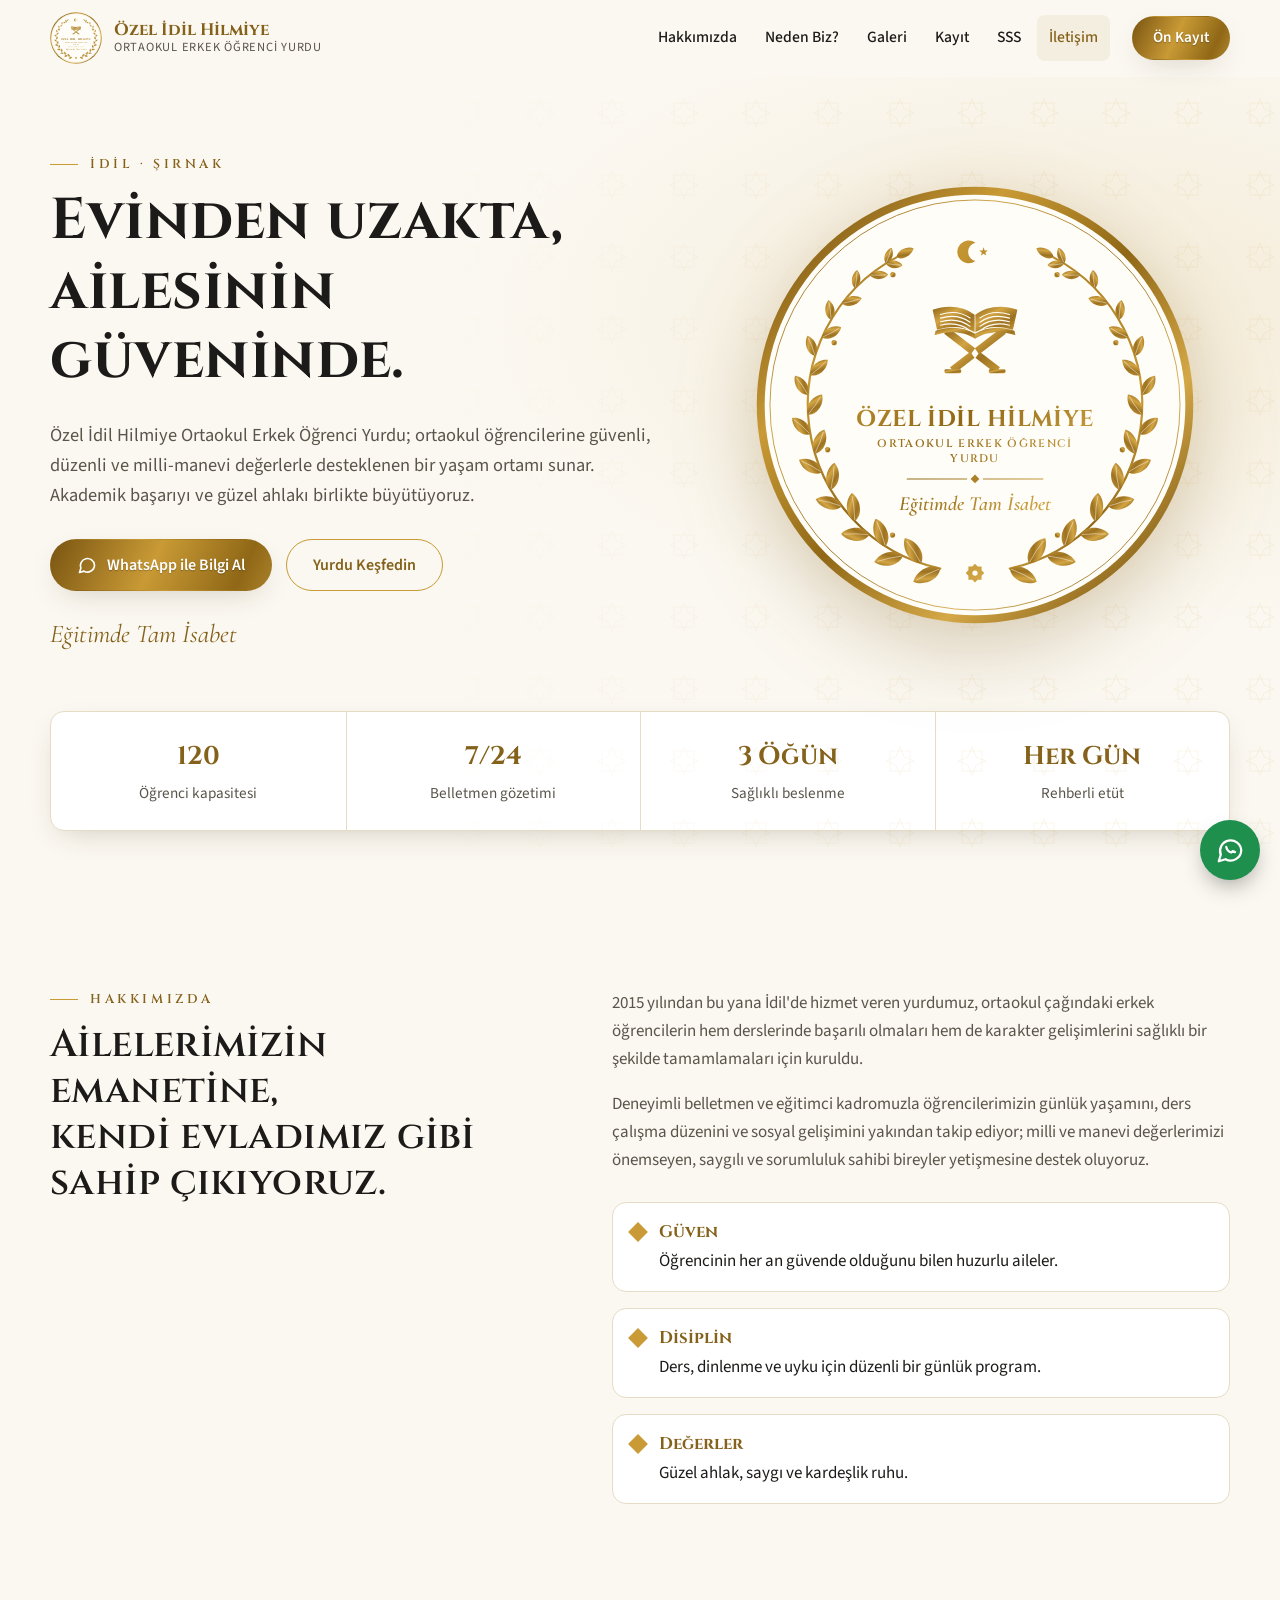
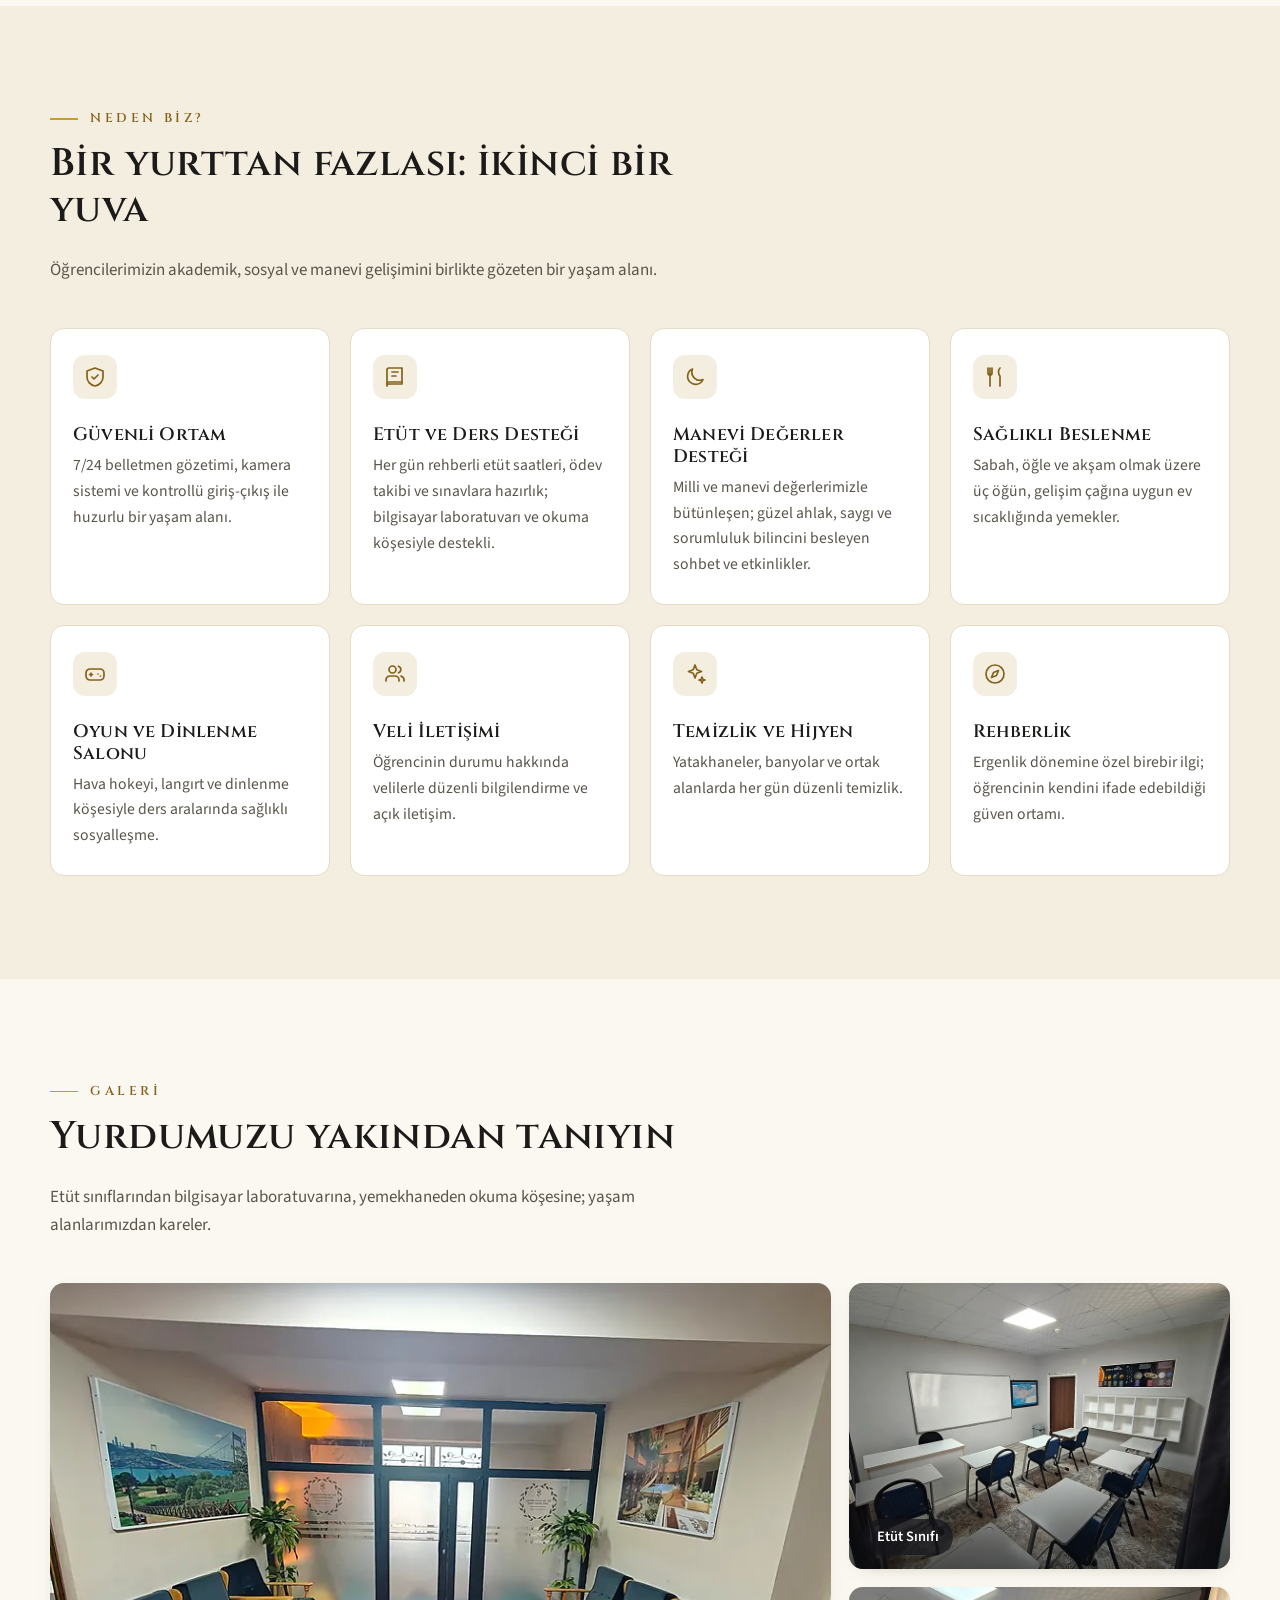
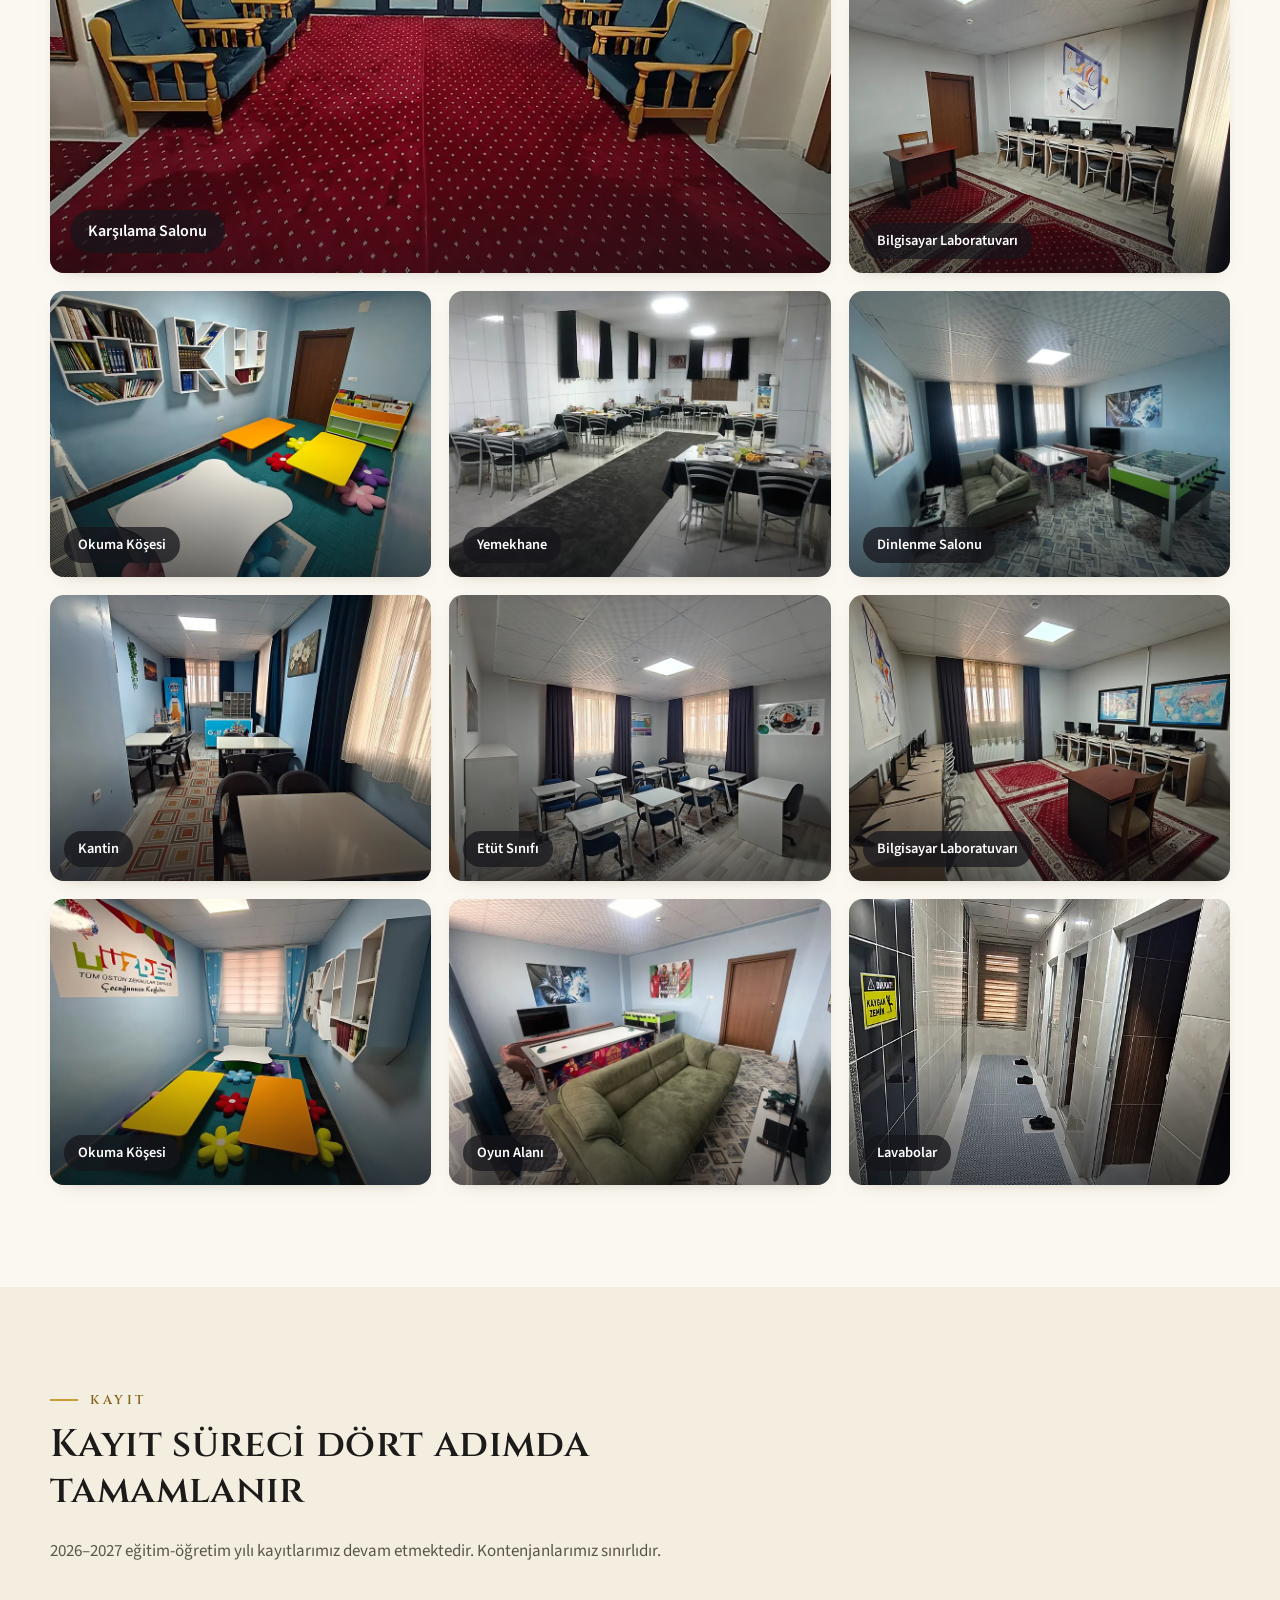
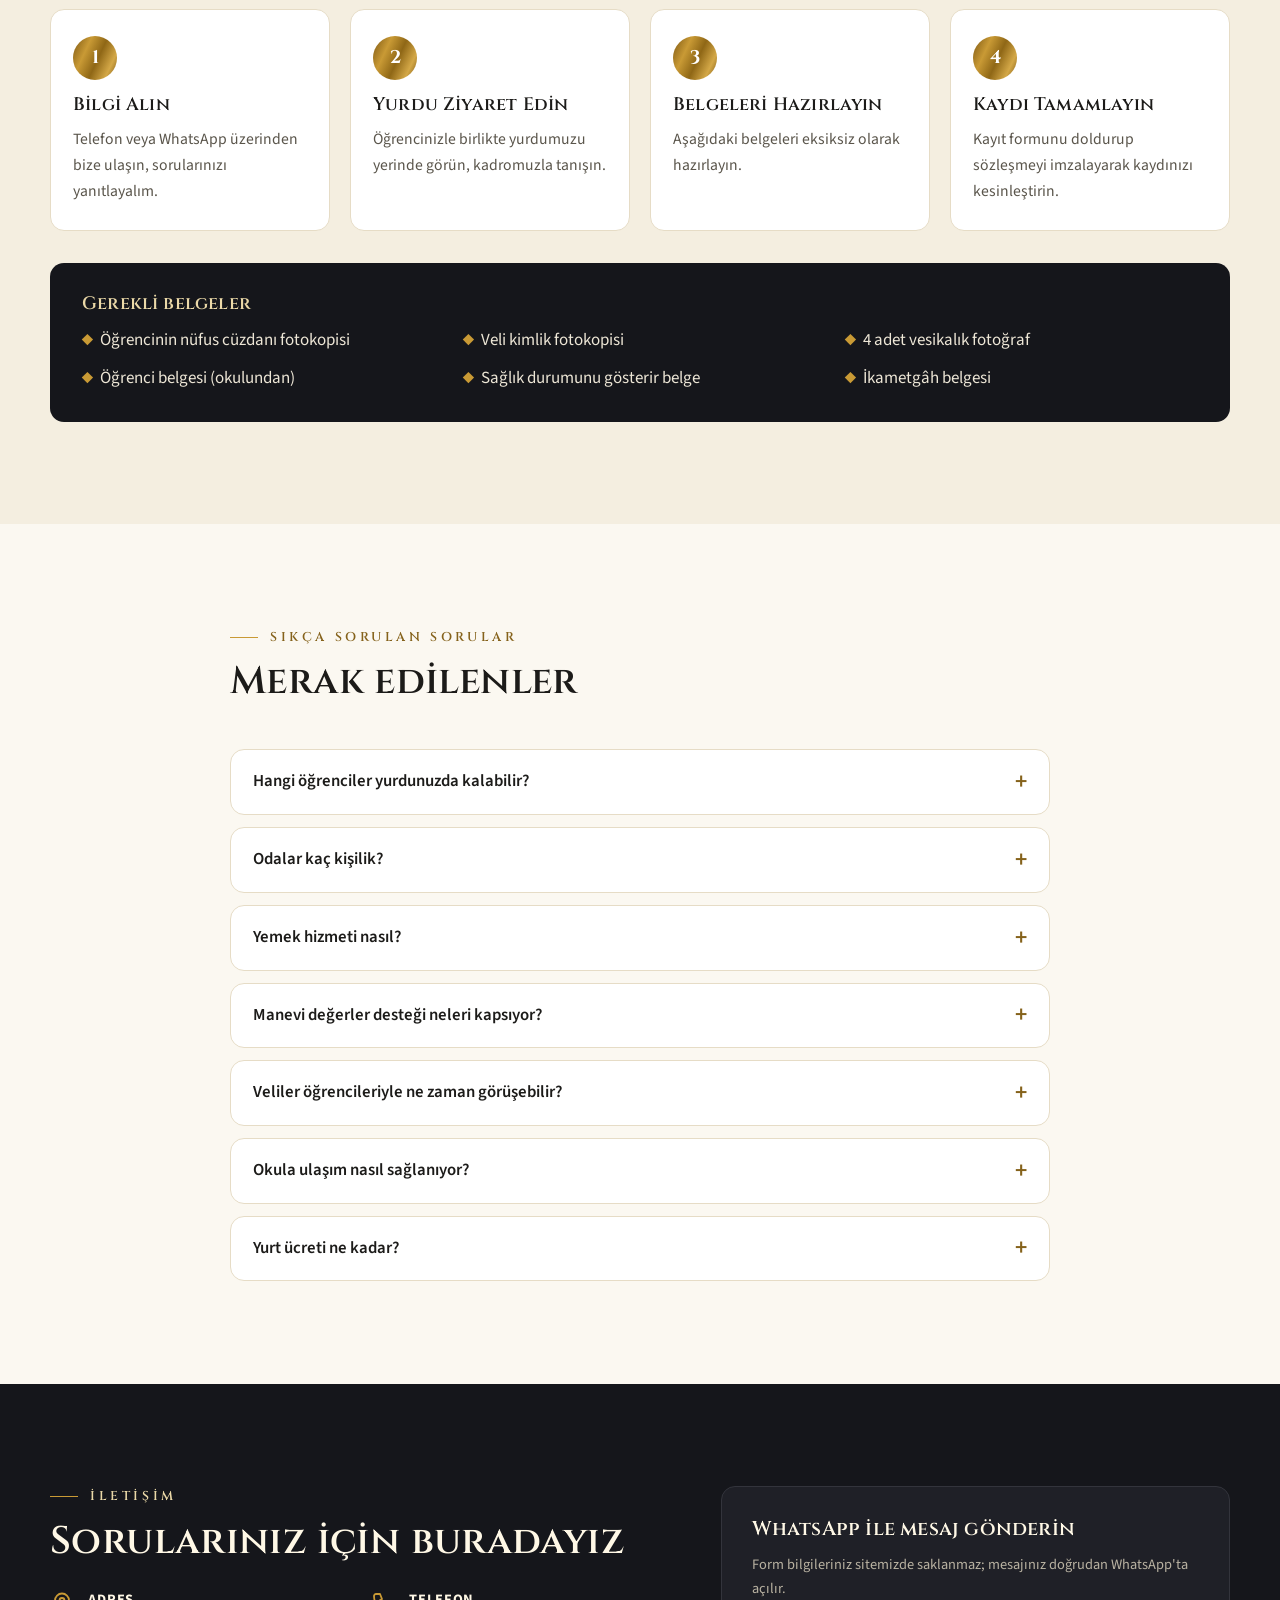
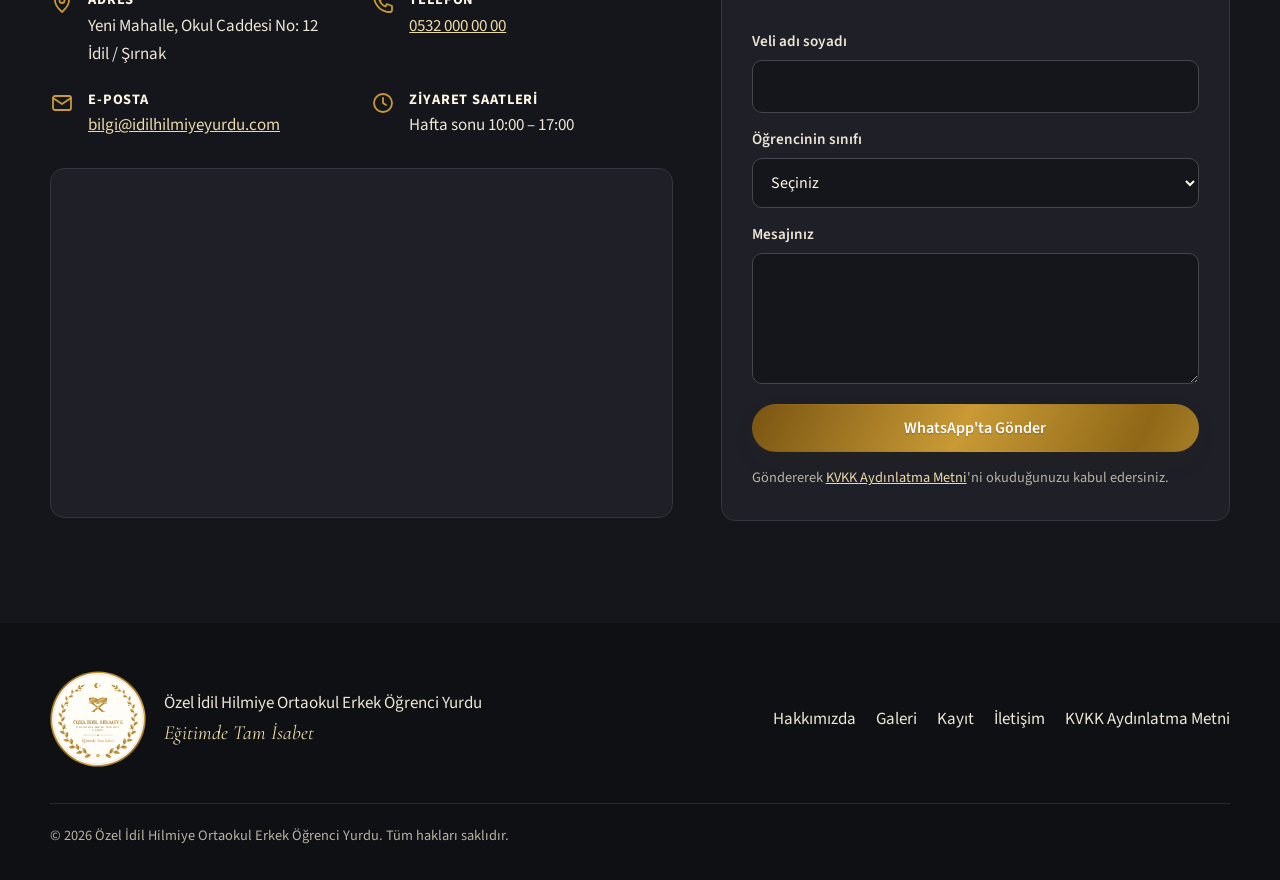
==== commit fff0c81a: "Galeriye yurt fotoğrafları eklendi, günlük program bölümü kaldırıldı - 10 yeni fotoğraf: karşılama s" ====
--- a/index.html
+++ b/index.html
@@ -40,7 +40,6 @@
         <ul>
           <li><a href="#hakkimizda">Hakkımızda</a></li>
           <li><a href="#neden-biz">Neden Biz?</a></li>
-          <li><a href="#yurt-yasami">Yurt Yaşamı</a></li>
           <li><a href="#galeri">Galeri</a></li>
           <li><a href="#kayit">Kayıt</a></li>
           <li><a href="#sss">SSS</a></li>
@@ -65,7 +64,7 @@
               <svg aria-hidden="true" viewBox="0 0 24 24"><path d="M21 12a8.5 8.5 0 0 1-12.6 7.4L3 21l1.6-5.2A8.5 8.5 0 1 1 21 12z"/></svg>
               WhatsApp ile Bilgi Al
             </a>
-            <a class="btn btn-outline" href="#yurt-yasami">Yurdu Keşfedin</a>
+            <a class="btn btn-outline" href="#galeri">Yurdu Keşfedin</a>
           </div>
           <p class="hero-slogan">Eğitimde Tam İsabet</p>
         </div>
@@ -122,7 +121,7 @@
           <li class="feature">
             <svg aria-hidden="true" viewBox="0 0 24 24"><path d="M4 5a2 2 0 0 1 2-2h13v16H6a2 2 0 0 0-2 2V5z"/><path d="M4 19a2 2 0 0 1 2-2h13"/><path d="M9 7h6M9 11h4"/></svg>
             <h3>Etüt ve Ders Desteği</h3>
-            <p>Her gün rehberli etüt saatleri, ödev takibi ve sınavlara hazırlık desteği.</p>
+            <p>Her gün rehberli etüt saatleri, ödev takibi ve sınavlara hazırlık; bilgisayar laboratuvarı ve okuma köşesiyle destekli.</p>
           </li>
           <li class="feature">
             <svg aria-hidden="true" viewBox="0 0 24 24"><path d="M20 14.5A8 8 0 0 1 9.5 4a8 8 0 1 0 10.5 10.5z"/></svg>
@@ -158,67 +157,129 @@
       </div>
     </section>
 
-    <!-- ========== YURT YAŞAMI ========== -->
-    <section class="section" id="yurt-yasami">
-      <div class="container">
-        <div class="section-head">
-          <p class="eyebrow">Yurt Yaşamı</p>
-          <h2>Düzenli bir gün, huzurlu bir gelecek</h2>
-          <p>Hafta içi günlük programımız. Hafta sonları sosyal etkinlikler ve serbest zaman ağırlıklıdır.</p>
-        </div>
-        <div class="life-grid">
-          <ol class="timeline">
-            <li><time>06:30</time><div><strong>Uyanış ve sabah hazırlığı</strong>Güne düzenli ve dinç bir başlangıç.</div></li>
-            <li><time>07:00</time><div><strong>Kahvaltı</strong>Okul öncesi besleyici kahvaltı.</div></li>
-            <li><time>07:45</time><div><strong>Okula hareket</strong>Belletmen eşliğinde okula gidiş.</div></li>
-            <li><time>15:30</time><div><strong>Yurda dönüş ve ara öğün</strong>Dinlenme ve serbest zaman.</div></li>
-            <li><time>17:00</time><div><strong>1. etüt</strong>Ödevler ve günün tekrarı.</div></li>
-            <li><time>18:30</time><div><strong>Akşam yemeği</strong>Hep birlikte, aile sofrası sıcaklığında.</div></li>
-            <li><time>19:30</time><div><strong>Değerler sohbeti ve 2. etüt</strong>Manevi değerler sohbeti ve sınav hazırlığı.</div></li>
-            <li><time>21:30</time><div><strong>Serbest zaman</strong>Dinlenme salonu, aileyle görüşme.</div></li>
-            <li><time>22:30</time><div><strong>Yatış</strong>Sağlıklı gelişim için düzenli uyku.</div></li>
-          </ol>
-          <figure class="life-photo">
-            <button type="button" class="zoomable" data-full="assets/img/dinlenme-salonu-1.jpg" data-caption="Oyun ve dinlenme salonu">
-              <img src="assets/img/dinlenme-salonu-1.jpg" alt="Yeşil kanepe, hava hokeyi ve langırt masası bulunan oyun ve dinlenme salonu" width="1600" height="1200" loading="lazy">
-            </button>
-            <figcaption>Oyun ve dinlenme salonumuz: ders aralarında sağlıklı sosyalleşme.</figcaption>
-          </figure>
-        </div>
-      </div>
-    </section>
-
     <!-- ========== GALERİ ========== -->
-    <section class="section section-tint" id="galeri">
+    <section class="section" id="galeri">
       <div class="container">
         <div class="section-head">
           <p class="eyebrow">Galeri</p>
           <h2>Yurdumuzu yakından tanıyın</h2>
-          <p>Yaşam alanlarımızdan kareler.</p>
+          <p>Etüt sınıflarından bilgisayar laboratuvarına, yemekhaneden okuma köşesine; yaşam alanlarımızdan kareler.</p>
         </div>
         <ul class="gallery">
+          <li class="gallery-feature">
+            <button type="button" class="zoomable" data-full="assets/img/giris-salonu.jpg" data-caption="Karşılama salonu">
+              <picture>
+                <source type="image/webp" srcset="assets/img/giris-salonu-800.webp 800w, assets/img/giris-salonu.webp 1600w" sizes="(max-width: 640px) 100vw, (max-width: 960px) 50vw, 780px">
+                <img src="assets/img/giris-salonu-800.jpg" srcset="assets/img/giris-salonu-800.jpg 800w, assets/img/giris-salonu.jpg 1600w" sizes="(max-width: 640px) 100vw, (max-width: 960px) 50vw, 780px" alt="Kırmızı halı, mavi minderli ahşap koltuklar ve manzara tablolarıyla döşenmiş yurt giriş salonu" width="1600" height="1200" loading="lazy" decoding="async">
+              </picture>
+              <span class="gallery-label">Karşılama Salonu</span>
+            </button>
+          </li>
+          <li>
+            <button type="button" class="zoomable" data-full="assets/img/etut-sinifi-1.jpg" data-caption="Etüt sınıfı — her gün rehberli ders çalışma">
+              <picture>
+                <source type="image/webp" srcset="assets/img/etut-sinifi-1-800.webp 800w, assets/img/etut-sinifi-1.webp 1600w" sizes="(max-width: 640px) 100vw, (max-width: 960px) 50vw, 390px">
+                <img src="assets/img/etut-sinifi-1-800.jpg" srcset="assets/img/etut-sinifi-1-800.jpg 800w, assets/img/etut-sinifi-1.jpg 1600w" sizes="(max-width: 640px) 100vw, (max-width: 960px) 50vw, 390px" alt="Beyaz sıralar, lacivert sandalyeler, yazı tahtası ve kitaplık bulunan etüt sınıfı" width="1600" height="1200" loading="lazy" decoding="async">
+              </picture>
+              <span class="gallery-label">Etüt Sınıfı</span>
+            </button>
+          </li>
+          <li>
+            <button type="button" class="zoomable" data-full="assets/img/bilgisayar-laboratuvari-1.jpg" data-caption="Bilgisayar laboratuvarı">
+              <picture>
+                <source type="image/webp" srcset="assets/img/bilgisayar-laboratuvari-1-800.webp 800w, assets/img/bilgisayar-laboratuvari-1.webp 1600w" sizes="(max-width: 640px) 100vw, (max-width: 960px) 50vw, 390px">
+                <img src="assets/img/bilgisayar-laboratuvari-1-800.jpg" srcset="assets/img/bilgisayar-laboratuvari-1-800.jpg 800w, assets/img/bilgisayar-laboratuvari-1.jpg 1600w" sizes="(max-width: 640px) 100vw, (max-width: 960px) 50vw, 390px" alt="Kırmızı halı üzerinde yan yana dizilmiş bilgisayar masaları ve öğretmen masası" width="1600" height="1200" loading="lazy" decoding="async">
+              </picture>
+              <span class="gallery-label">Bilgisayar Laboratuvarı</span>
+            </button>
+          </li>
+          <li>
+            <button type="button" class="zoomable" data-full="assets/img/okuma-kosesi-1.jpg" data-caption="Okuma köşesi — “OKU” kitaplığı">
+              <picture>
+                <source type="image/webp" srcset="assets/img/okuma-kosesi-1-800.webp 800w, assets/img/okuma-kosesi-1.webp 1600w" sizes="(max-width: 640px) 100vw, (max-width: 960px) 50vw, 390px">
+                <img src="assets/img/okuma-kosesi-1-800.jpg" srcset="assets/img/okuma-kosesi-1-800.jpg 800w, assets/img/okuma-kosesi-1.jpg 1600w" sizes="(max-width: 640px) 100vw, (max-width: 960px) 50vw, 390px" alt="“OKU” harfleri biçiminde duvar kitaplıkları, renkli alçak masalar ve çiçek minderli okuma köşesi" width="1600" height="1200" loading="lazy" decoding="async">
+              </picture>
+              <span class="gallery-label">Okuma Köşesi</span>
+            </button>
+          </li>
+          <li>
+            <button type="button" class="zoomable" data-full="assets/img/yemekhane.jpg" data-caption="Yemekhane — üç öğün, aile sofrası sıcaklığında">
+              <picture>
+                <source type="image/webp" srcset="assets/img/yemekhane-800.webp 800w, assets/img/yemekhane.webp 1600w" sizes="(max-width: 640px) 100vw, (max-width: 960px) 50vw, 390px">
+                <img src="assets/img/yemekhane-800.jpg" srcset="assets/img/yemekhane-800.jpg 800w, assets/img/yemekhane.jpg 1600w" sizes="(max-width: 640px) 100vw, (max-width: 960px) 50vw, 390px" alt="Örtülü masalar ve sandalyelerle düzenlenmiş geniş ve aydınlık yemekhane" width="1600" height="1200" loading="lazy" decoding="async">
+              </picture>
+              <span class="gallery-label">Yemekhane</span>
+            </button>
+          </li>
           <li>
             <button type="button" class="zoomable" data-full="assets/img/dinlenme-salonu-1.jpg" data-caption="Oyun ve dinlenme salonu">
-              <img src="assets/img/dinlenme-salonu-1.jpg" alt="Oyun ve dinlenme salonunun genel görünümü" width="1600" height="1200" loading="lazy">
+              <picture>
+                <source type="image/webp" srcset="assets/img/dinlenme-salonu-1-800.webp 800w, assets/img/dinlenme-salonu-1.webp 1600w" sizes="(max-width: 640px) 100vw, (max-width: 960px) 50vw, 390px">
+                <img src="assets/img/dinlenme-salonu-1-800.jpg" srcset="assets/img/dinlenme-salonu-1-800.jpg 800w, assets/img/dinlenme-salonu-1.jpg 1600w" sizes="(max-width: 640px) 100vw, (max-width: 960px) 50vw, 390px" alt="Yeşil kanepe, hava hokeyi ve langırt masası bulunan oyun ve dinlenme salonu" width="1600" height="1200" loading="lazy" decoding="async">
+              </picture>
               <span class="gallery-label">Dinlenme Salonu</span>
             </button>
           </li>
           <li>
+            <button type="button" class="zoomable" data-full="assets/img/kantin.jpg" data-caption="Kantin">
+              <picture>
+                <source type="image/webp" srcset="assets/img/kantin-800.webp 800w, assets/img/kantin.webp 1600w" sizes="(max-width: 640px) 100vw, (max-width: 960px) 50vw, 390px">
+                <img src="assets/img/kantin-800.jpg" srcset="assets/img/kantin-800.jpg 800w, assets/img/kantin.jpg 1600w" sizes="(max-width: 640px) 100vw, (max-width: 960px) 50vw, 390px" alt="Masalar, içecek dolabı ve dondurma dolabı bulunan kantin alanı" width="1600" height="1200" loading="lazy" decoding="async">
+              </picture>
+              <span class="gallery-label">Kantin</span>
+            </button>
+          </li>
+          <li>
+            <button type="button" class="zoomable" data-full="assets/img/etut-sinifi-2.jpg" data-caption="Etüt sınıfı">
+              <picture>
+                <source type="image/webp" srcset="assets/img/etut-sinifi-2-800.webp 800w, assets/img/etut-sinifi-2.webp 1600w" sizes="(max-width: 640px) 100vw, (max-width: 960px) 50vw, 390px">
+                <img src="assets/img/etut-sinifi-2-800.jpg" srcset="assets/img/etut-sinifi-2-800.jpg 800w, assets/img/etut-sinifi-2.jpg 1600w" sizes="(max-width: 640px) 100vw, (max-width: 960px) 50vw, 390px" alt="Perdeli pencerelerin önünde tekli sıralar ve öğretmen masası bulunan ikinci etüt sınıfı" width="1600" height="1200" loading="lazy" decoding="async">
+              </picture>
+              <span class="gallery-label">Etüt Sınıfı</span>
+            </button>
+          </li>
+          <li>
+            <button type="button" class="zoomable" data-full="assets/img/bilgisayar-laboratuvari-2.jpg" data-caption="Bilgisayar laboratuvarı">
+              <picture>
+                <source type="image/webp" srcset="assets/img/bilgisayar-laboratuvari-2-800.webp 800w, assets/img/bilgisayar-laboratuvari-2.webp 1600w" sizes="(max-width: 640px) 100vw, (max-width: 960px) 50vw, 390px">
+                <img src="assets/img/bilgisayar-laboratuvari-2-800.jpg" srcset="assets/img/bilgisayar-laboratuvari-2-800.jpg 800w, assets/img/bilgisayar-laboratuvari-2.jpg 1600w" sizes="(max-width: 640px) 100vw, (max-width: 960px) 50vw, 390px" alt="Dünya haritalarının asılı olduğu duvar önünde bilgisayar masaları" width="1600" height="1200" loading="lazy" decoding="async">
+              </picture>
+              <span class="gallery-label">Bilgisayar Laboratuvarı</span>
+            </button>
+          </li>
+          <li>
+            <button type="button" class="zoomable" data-full="assets/img/okuma-kosesi-2.jpg" data-caption="Okuma köşesi">
+              <picture>
+                <source type="image/webp" srcset="assets/img/okuma-kosesi-2-800.webp 800w, assets/img/okuma-kosesi-2.webp 1600w" sizes="(max-width: 640px) 100vw, (max-width: 960px) 50vw, 390px">
+                <img src="assets/img/okuma-kosesi-2-800.jpg" srcset="assets/img/okuma-kosesi-2-800.jpg 800w, assets/img/okuma-kosesi-2.jpg 1600w" sizes="(max-width: 640px) 100vw, (max-width: 960px) 50vw, 390px" alt="Renkli alçak masalar, çiçek minderler ve duvar kitaplıklarıyla okuma köşesinin pencere tarafı" width="1600" height="1200" loading="lazy" decoding="async">
+              </picture>
+              <span class="gallery-label">Okuma Köşesi</span>
+            </button>
+          </li>
+          <li>
             <button type="button" class="zoomable" data-full="assets/img/dinlenme-salonu-2.jpg" data-caption="Oyun ve dinlenme salonu — hava hokeyi ve langırt">
-              <img src="assets/img/dinlenme-salonu-2.jpg" alt="Hava hokeyi masası, langırt ve kanepeler" width="1600" height="1200" loading="lazy">
+              <picture>
+                <source type="image/webp" srcset="assets/img/dinlenme-salonu-2-800.webp 800w, assets/img/dinlenme-salonu-2.webp 1600w" sizes="(max-width: 640px) 100vw, (max-width: 960px) 50vw, 390px">
+                <img src="assets/img/dinlenme-salonu-2-800.jpg" srcset="assets/img/dinlenme-salonu-2-800.jpg 800w, assets/img/dinlenme-salonu-2.jpg 1600w" sizes="(max-width: 640px) 100vw, (max-width: 960px) 50vw, 390px" alt="Hava hokeyi masası, langırt ve kanepeler" width="1600" height="1200" loading="lazy" decoding="async">
+              </picture>
               <span class="gallery-label">Oyun Alanı</span>
             </button>
           </li>
-          <li class="gallery-empty"><span>Yatakhane</span><small>Fotoğraf yakında</small></li>
-          <li class="gallery-empty"><span>Yemekhane</span><small>Fotoğraf yakında</small></li>
-          <li class="gallery-empty"><span>Etüt Salonu</span><small>Fotoğraf yakında</small></li>
-          <li class="gallery-empty"><span>Bina Dış Cephe</span><small>Fotoğraf yakında</small></li>
+          <li>
+            <button type="button" class="zoomable" data-full="assets/img/lavabolar.jpg" data-caption="Lavabolar — her gün düzenli temizlik">
+              <picture>
+                <source type="image/webp" srcset="assets/img/lavabolar-800.webp 800w, assets/img/lavabolar.webp 1600w" sizes="(max-width: 640px) 100vw, (max-width: 960px) 50vw, 390px">
+                <img src="assets/img/lavabolar-800.jpg" srcset="assets/img/lavabolar-800.jpg 800w, assets/img/lavabolar.jpg 1600w" sizes="(max-width: 640px) 100vw, (max-width: 960px) 50vw, 390px" alt="Seramik kaplı, kaymaz paspaslı temiz lavabo koridoru" width="1200" height="1600" loading="lazy" decoding="async">
+              </picture>
+              <span class="gallery-label">Lavabolar</span>
+            </button>
+          </li>
         </ul>
       </div>
     </section>
 
     <!-- ========== KAYIT ========== -->
-    <section class="section" id="kayit">
+    <section class="section section-tint" id="kayit">
       <div class="container">
         <div class="section-head">
           <p class="eyebrow">Kayıt</p>
@@ -246,7 +307,7 @@
     </section>
 
     <!-- ========== SSS ========== -->
-    <section class="section section-tint" id="sss">
+    <section class="section" id="sss">
       <div class="container narrow">
         <div class="section-head">
           <p class="eyebrow">Sıkça Sorulan Sorular</p>
@@ -347,7 +408,7 @@
       <nav aria-label="Alt menü">
         <ul class="footer-links">
           <li><a href="#hakkimizda">Hakkımızda</a></li>
-          <li><a href="#yurt-yasami">Yurt Yaşamı</a></li>
+          <li><a href="#galeri">Galeri</a></li>
           <li><a href="#kayit">Kayıt</a></li>
           <li><a href="#iletisim">İletişim</a></li>
           <li><a href="kvkk.html">KVKK Aydınlatma Metni</a></li>
@@ -362,8 +423,12 @@
   </a>
 
   <dialog class="lightbox" id="lightbox" aria-label="Fotoğraf görüntüleyici">
-    <img src="" alt="">
-    <p class="lightbox-caption"></p>
+    <figure class="lightbox-figure">
+      <img src="" alt="">
+      <figcaption class="lightbox-caption"><span class="lightbox-text"></span> <span class="lightbox-count" aria-live="polite"></span></figcaption>
+    </figure>
+    <button type="button" class="lightbox-nav lightbox-prev" aria-label="Önceki fotoğraf"><svg aria-hidden="true" viewBox="0 0 24 24"><path d="M15 5l-7 7 7 7"/></svg></button>
+    <button type="button" class="lightbox-nav lightbox-next" aria-label="Sonraki fotoğraf"><svg aria-hidden="true" viewBox="0 0 24 24"><path d="M9 5l7 7-7 7"/></svg></button>
     <button type="button" class="lightbox-close" aria-label="Kapat">×</button>
   </dialog>
 
--- a/css/style.css
+++ b/css/style.css
@@ -165,33 +165,25 @@
 .feature h3 { margin-bottom: .4em; }
 .feature p { color: var(--muted); font-size: .98rem; margin: 0; }
 
-/* ---------- Yurt yaşamı ---------- */
-.life-grid { display: grid; grid-template-columns: 1fr 1fr; gap: 48px; align-items: start; }
-.timeline { list-style: none; margin: 0; padding: 0; position: relative; }
-.timeline::before { content: ""; position: absolute; left: 62px; top: 8px; bottom: 8px; width: 1.5px; background: var(--line); }
-.timeline li { display: grid; grid-template-columns: 52px 1fr; gap: 26px; padding: 10px 0; position: relative; }
-.timeline li::after { content: ""; position: absolute; left: 57px; top: 19px; width: 10px; height: 10px; background: var(--gold-bright); transform: rotate(45deg); }
-.timeline time { font-family: var(--font-display); font-weight: 600; color: var(--gold); padding-top: 2px; font-variant-numeric: tabular-nums; }
-.timeline strong { display: block; }
-.timeline div { color: var(--muted); font-size: .97rem; }
-.timeline div strong { color: var(--ink); font-size: 1.02rem; }
-.life-photo { margin: 0; position: sticky; top: 100px; }
-.life-photo figcaption { margin-top: 12px; color: var(--muted); font-size: .95rem; }
-
+/* ---------- Fotoğraf büyütme ---------- */
 .zoomable { display: block; width: 100%; padding: 0; border: 0; font: inherit; color: inherit; background: none; cursor: zoom-in; border-radius: var(--radius); overflow: hidden; position: relative; }
 .zoomable img { width: 100%; aspect-ratio: 4 / 3; object-fit: cover; transition: transform .5s ease; }
 .zoomable:hover img { transform: scale(1.04); }
+.zoomable picture { display: block; }
 
 /* ---------- Galeri ---------- */
 .gallery { list-style: none; padding: 0; margin: 0; display: grid; grid-template-columns: repeat(3, minmax(0, 1fr)); gap: 18px; }
-.gallery-label { position: absolute; left: 14px; bottom: 14px; padding: 6px 14px; border-radius: 999px; background: rgba(21,22,27,.72); color: #fff; font-size: .9rem; font-weight: 600; }
-.gallery-empty {
-  aspect-ratio: 4 / 3; border-radius: var(--radius);
-  border: 1.5px dashed var(--gold-bright); background: rgba(255,255,255,.55);
-  display: flex; flex-direction: column; align-items: center; justify-content: center; gap: 4px; text-align: center;
-}
-.gallery-empty span { font-family: var(--font-display); font-weight: 600; color: var(--gold); }
-.gallery-empty small { color: var(--muted); }
+.gallery li { display: flex; }
+.gallery .zoomable { background: var(--line); box-shadow: 0 6px 18px -14px rgba(60, 44, 10, .5); }
+.gallery .zoomable::after { /* etiketin okunması için alt gölge */
+  content: ""; position: absolute; inset: 55% 0 0; pointer-events: none;
+  background: linear-gradient(to top, rgba(15,16,20,.55), transparent);
+}
+.gallery-label { position: absolute; left: 14px; bottom: 14px; z-index: 1; padding: 6px 14px; border-radius: 999px; background: rgba(21,22,27,.72); color: #fff; font-size: .9rem; font-weight: 600; }
+.gallery-feature { grid-column: span 2; grid-row: span 2; }
+.gallery-feature .zoomable, .gallery-feature picture { height: 100%; }
+.gallery-feature img { height: 100%; aspect-ratio: auto; }
+.gallery-feature .gallery-label { left: 20px; bottom: 20px; padding: 8px 18px; font-size: 1rem; }
 
 /* ---------- Kayıt ---------- */
 .steps { list-style: none; padding: 0; margin: 0 0 32px; display: grid; grid-template-columns: repeat(4, minmax(0, 1fr)); gap: 20px; counter-reset: s; }
@@ -267,11 +259,24 @@
 .wa-float:hover { transform: scale(1.06); color: #fff; }
 .wa-float svg { width: 30px; height: 30px; fill: none; stroke: currentColor; stroke-width: 1.8; stroke-linecap: round; stroke-linejoin: round; }
 
-.lightbox { border: 0; padding: 0; background: transparent; max-width: min(1100px, 94vw); }
-.lightbox::backdrop { background: rgba(10,10,12,.88); }
+.lightbox { border: 0; padding: 0; background: transparent; max-width: min(1100px, 94vw); overflow: visible; }
+.lightbox::backdrop { background: rgba(10,10,12,.9); }
+.lightbox-figure { margin: 0; touch-action: pan-y; }
 .lightbox img { max-height: 82vh; width: auto; margin: 0 auto; border-radius: 10px; }
 .lightbox-caption { color: #EDE6D6; text-align: center; margin: 12px 0 0; }
+.lightbox-count { color: var(--gold-soft); font-variant-numeric: tabular-nums; margin-left: 6px; }
 .lightbox-close { position: fixed; top: 16px; right: 16px; width: 48px; height: 48px; border-radius: 50%; border: 0; background: #fff; color: var(--ink); font-size: 1.8rem; line-height: 1; cursor: pointer; }
+.lightbox-nav {
+  position: fixed; top: 50%; transform: translateY(-50%);
+  width: 52px; height: 52px; border-radius: 50%; border: 1px solid rgba(255,255,255,.25);
+  background: rgba(21,22,27,.7); color: #fff; cursor: pointer;
+  display: grid; place-items: center; transition: background-color .2s;
+}
+.lightbox-nav:hover { background: rgba(133,98,27,.9); }
+.lightbox-nav svg { width: 24px; height: 24px; fill: none; stroke: currentColor; stroke-width: 2.2; stroke-linecap: round; stroke-linejoin: round; }
+.lightbox-prev { left: 16px; }
+.lightbox-next { right: 16px; }
+.lightbox-nav[hidden] { display: none; }
 
 /* ---------- Duyarlı (mobil) ---------- */
 @media (max-width: 1080px) {
@@ -290,17 +295,19 @@
   .main-nav.open { display: flex; }
   .main-nav ul { flex-direction: column; }
   .main-nav ul a { padding: 12px; }
-  .hero-grid, .about-grid, .life-grid, .contact-grid { grid-template-columns: 1fr; gap: 36px; }
+  .hero-grid, .about-grid, .contact-grid { grid-template-columns: 1fr; gap: 36px; }
   .hero-visual { order: -1; }
   .hero-medallion { width: min(300px, 80%); }
-  .life-photo { position: static; }
   .gallery { grid-template-columns: repeat(2, minmax(0, 1fr)); }
+  .gallery-feature { grid-column: auto; grid-row: auto; }
+  .gallery-feature img { aspect-ratio: 4 / 3; }
   .docs ul { grid-template-columns: repeat(2, minmax(0, 1fr)); }
 }
 @media (max-width: 640px) {
   .stats { grid-template-columns: repeat(2, minmax(0, 1fr)); }
   .stats li:nth-child(3) { border-left: 0; }
   .stats li:nth-child(n+3) { border-top: 1px solid var(--line); }
+  .lightbox-nav { top: auto; bottom: 20px; transform: none; }
   .features, .steps, .gallery, .docs ul, .contact-list { grid-template-columns: 1fr; }
   .brand-sub { display: none; }
   .footer-grid { grid-template-columns: 1fr; }
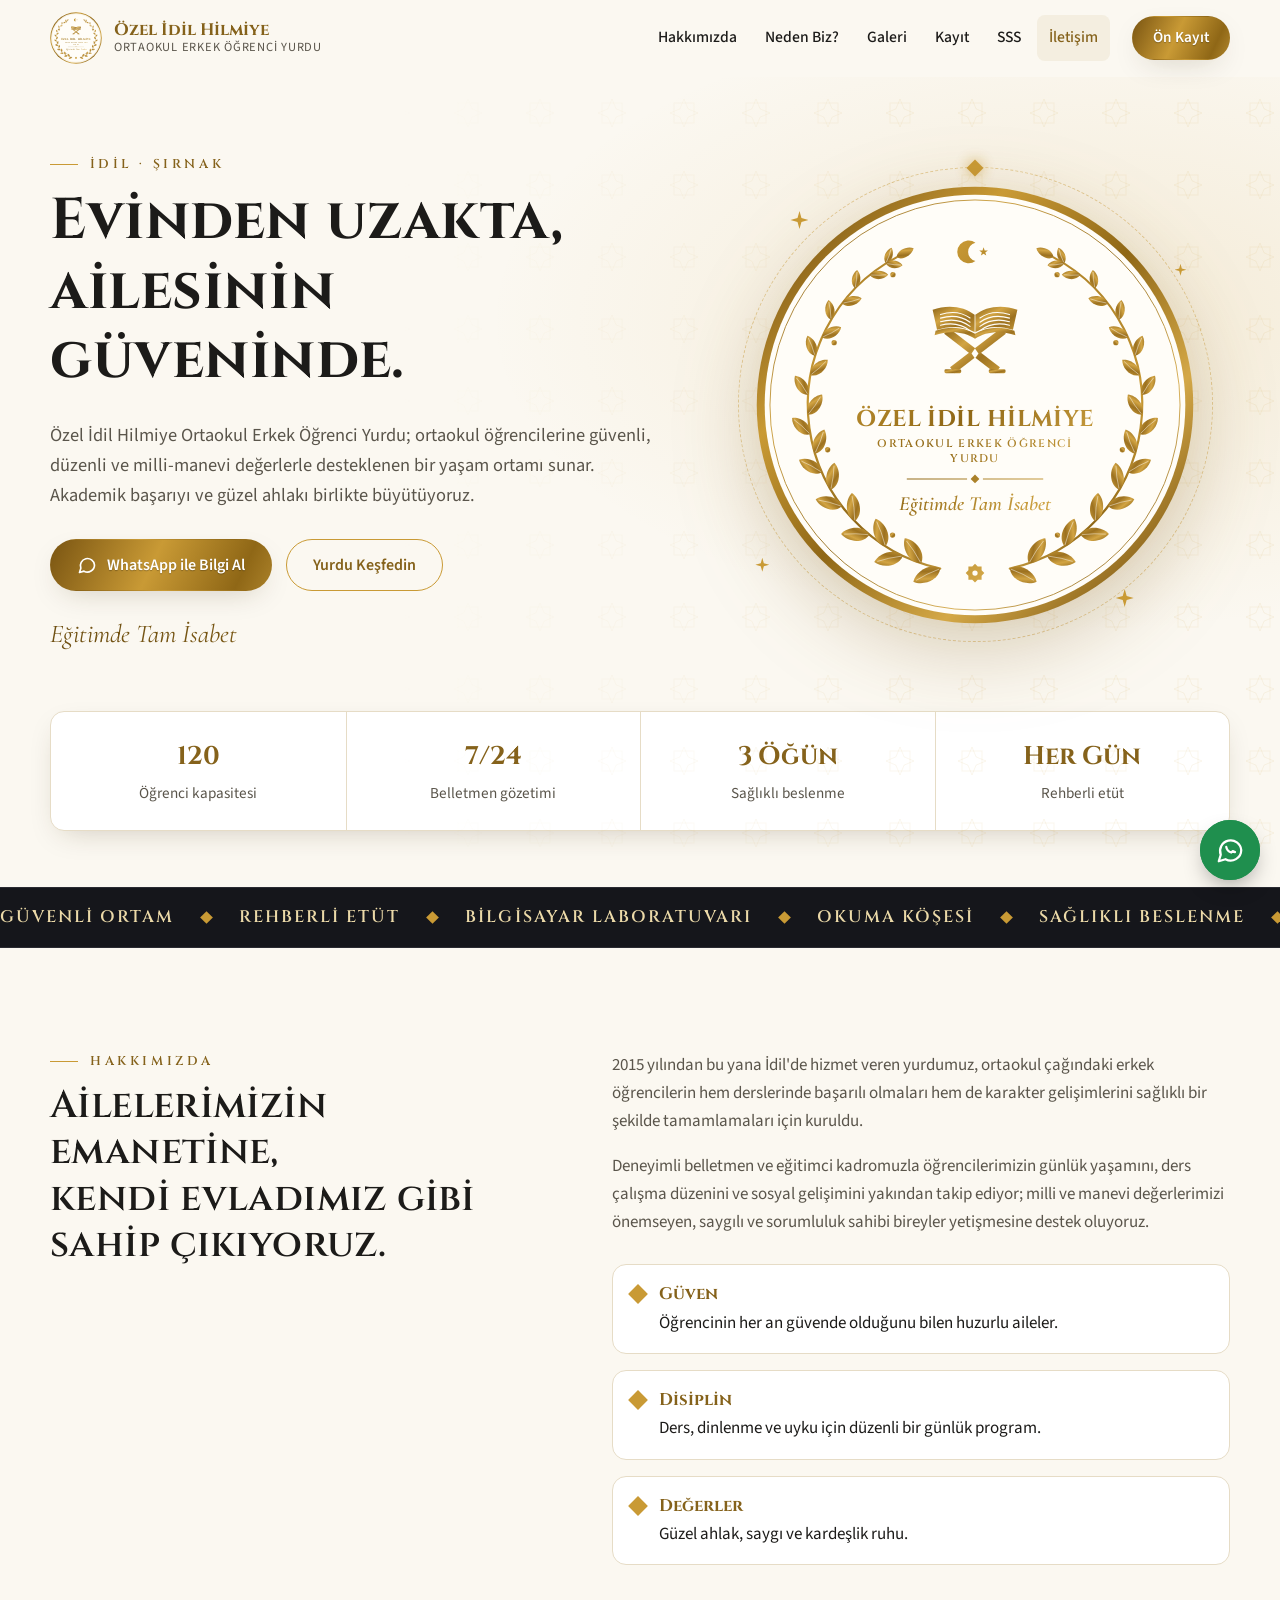
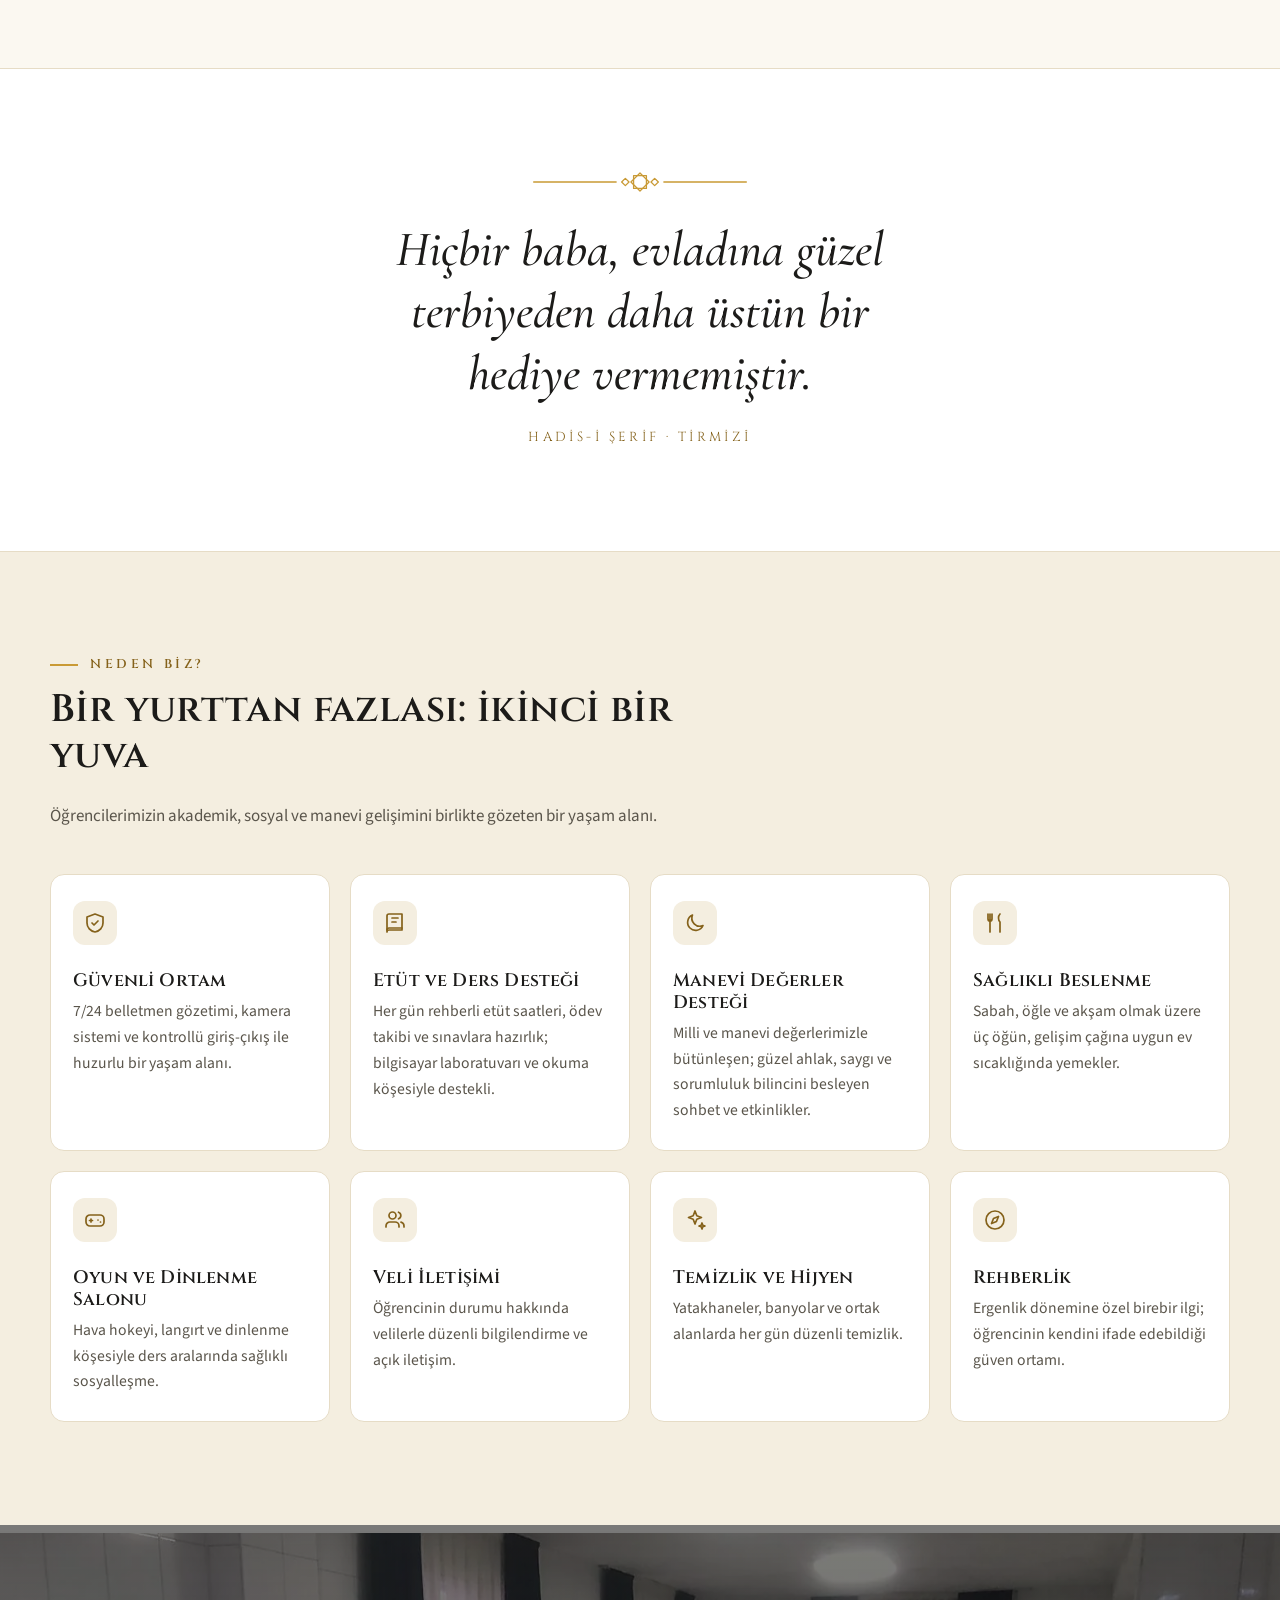
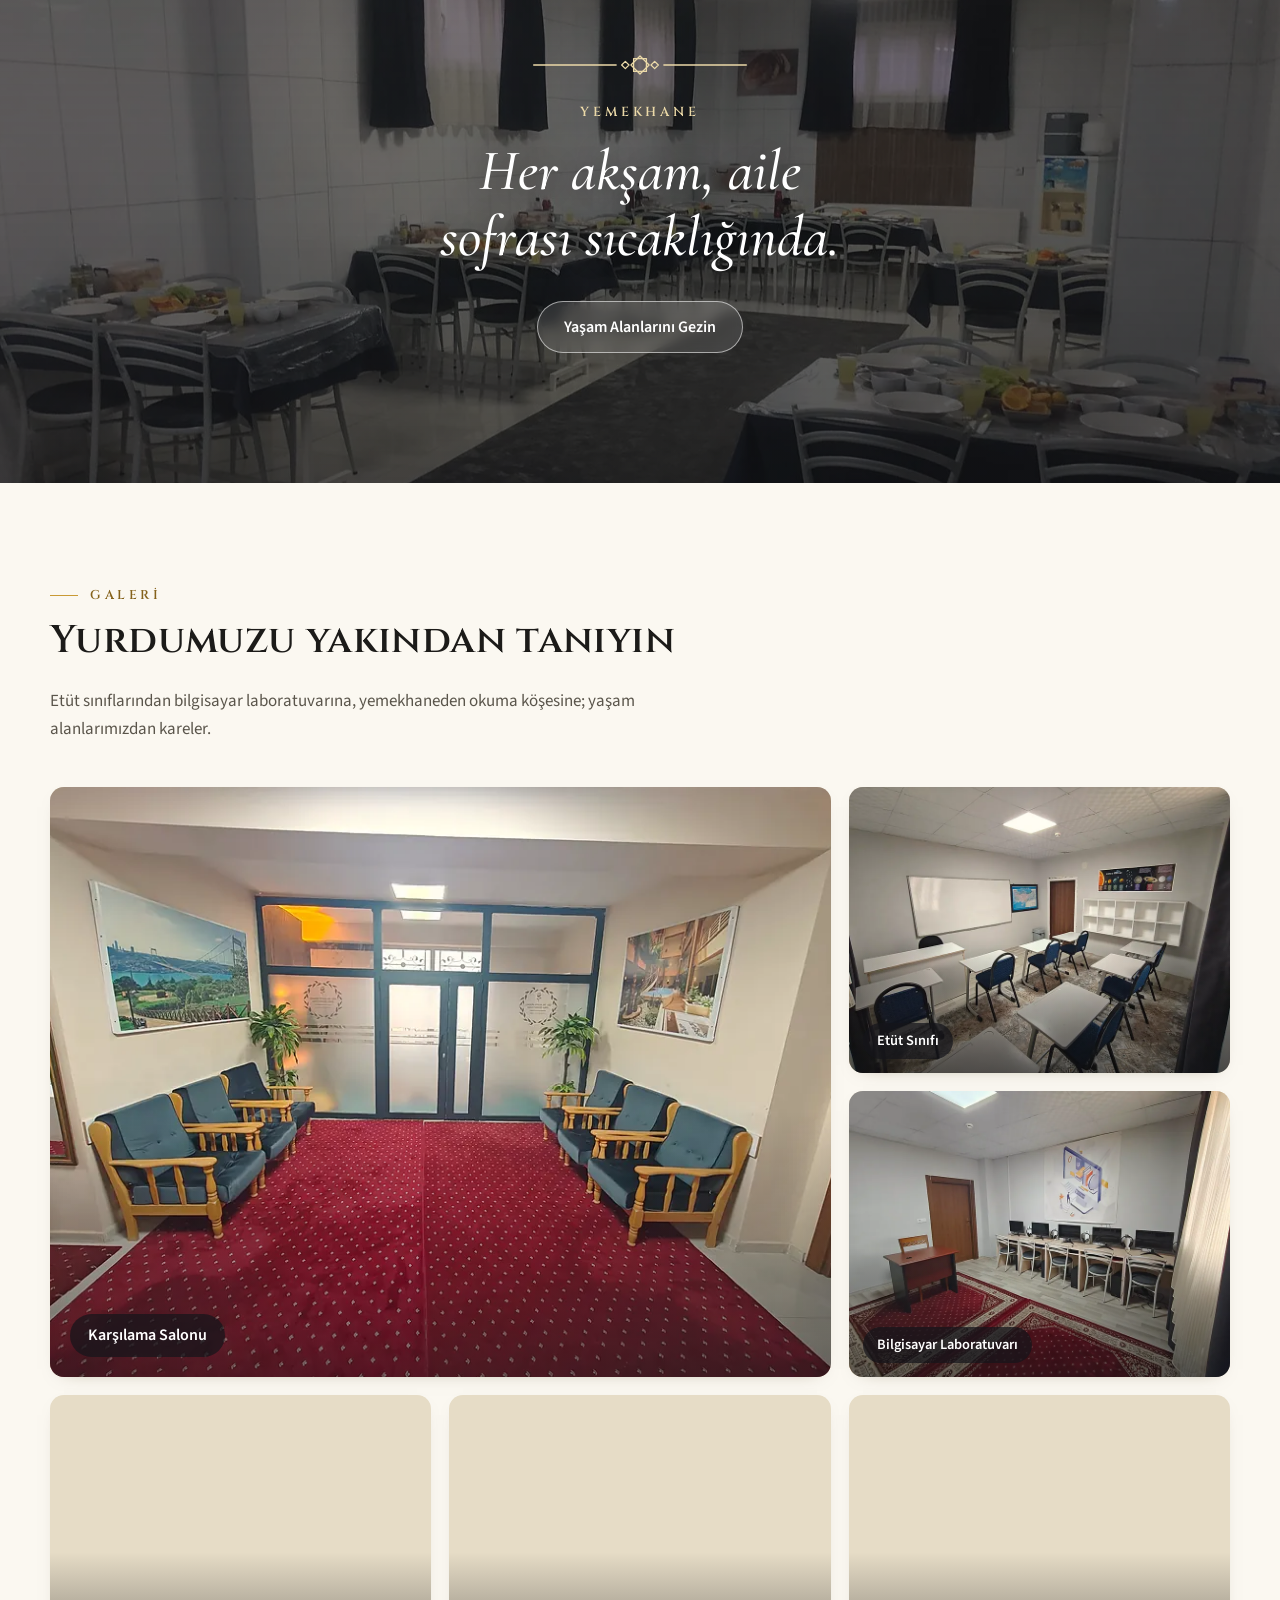
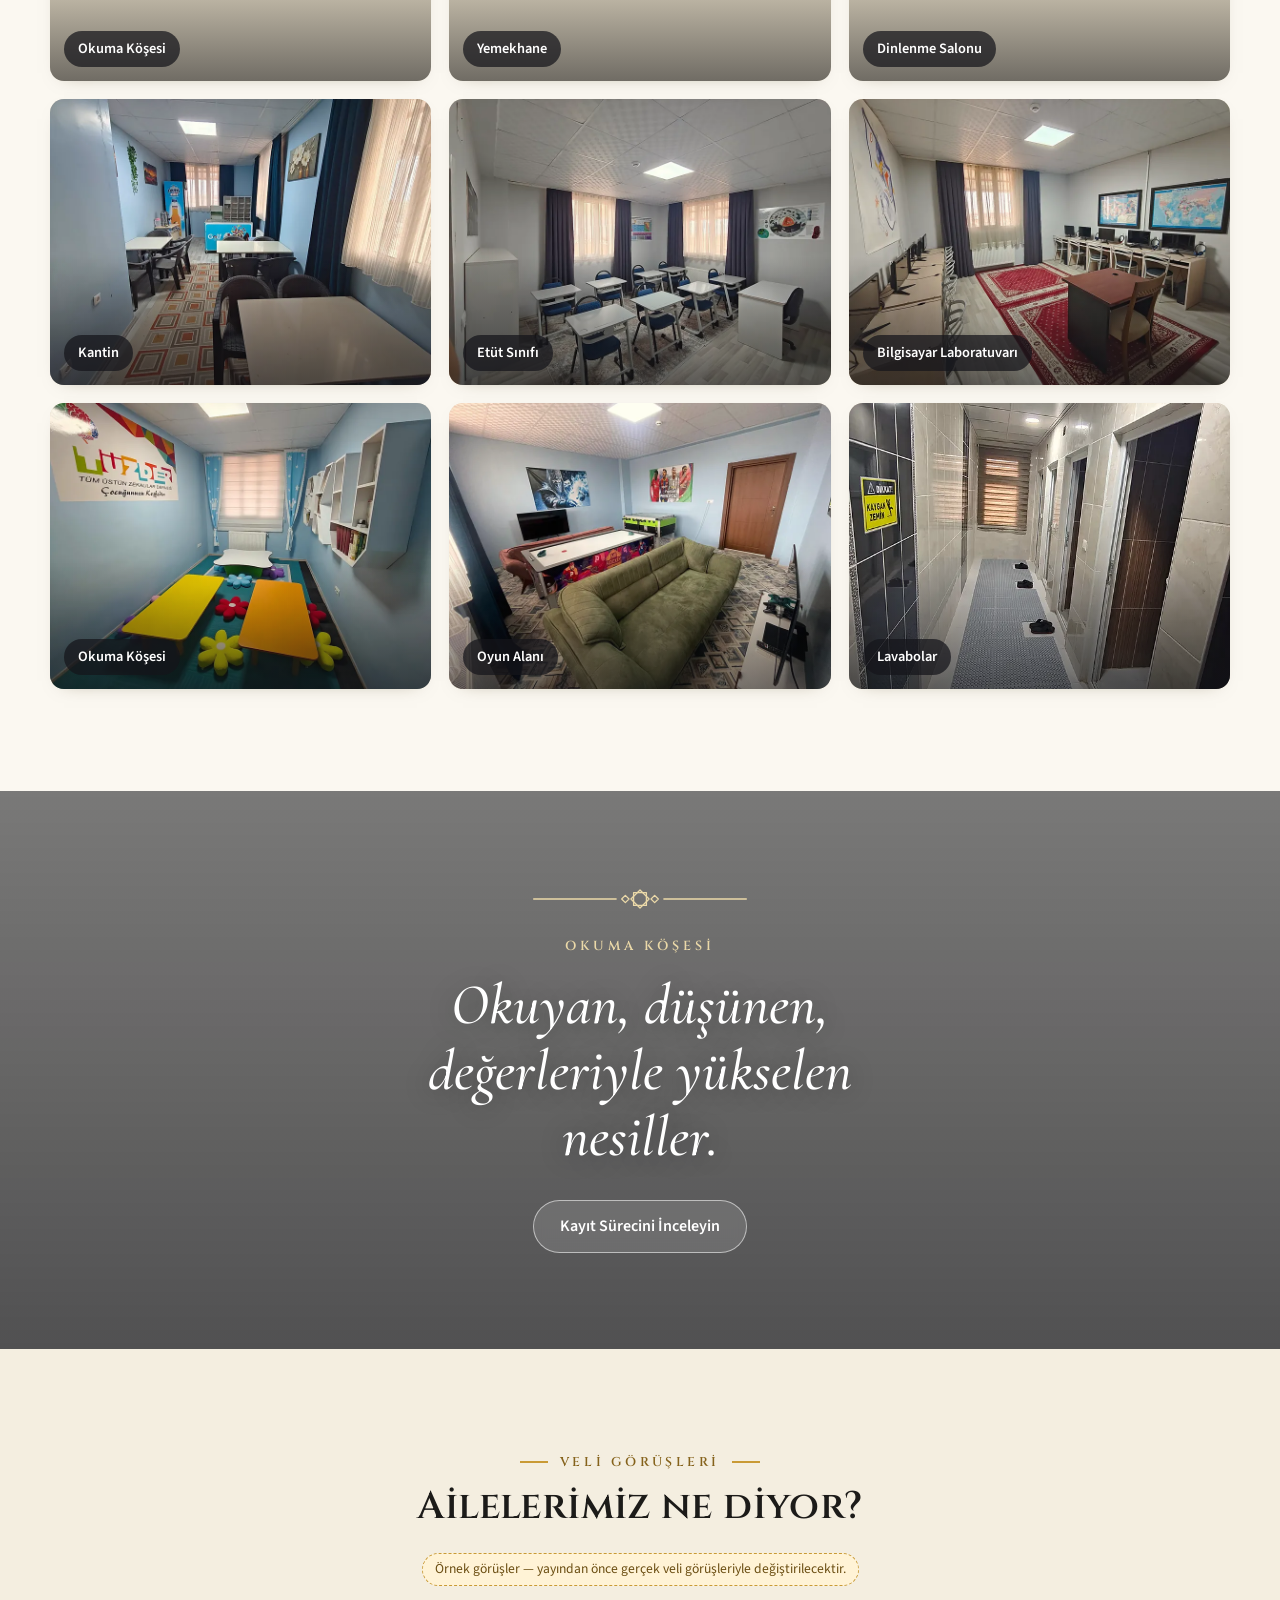
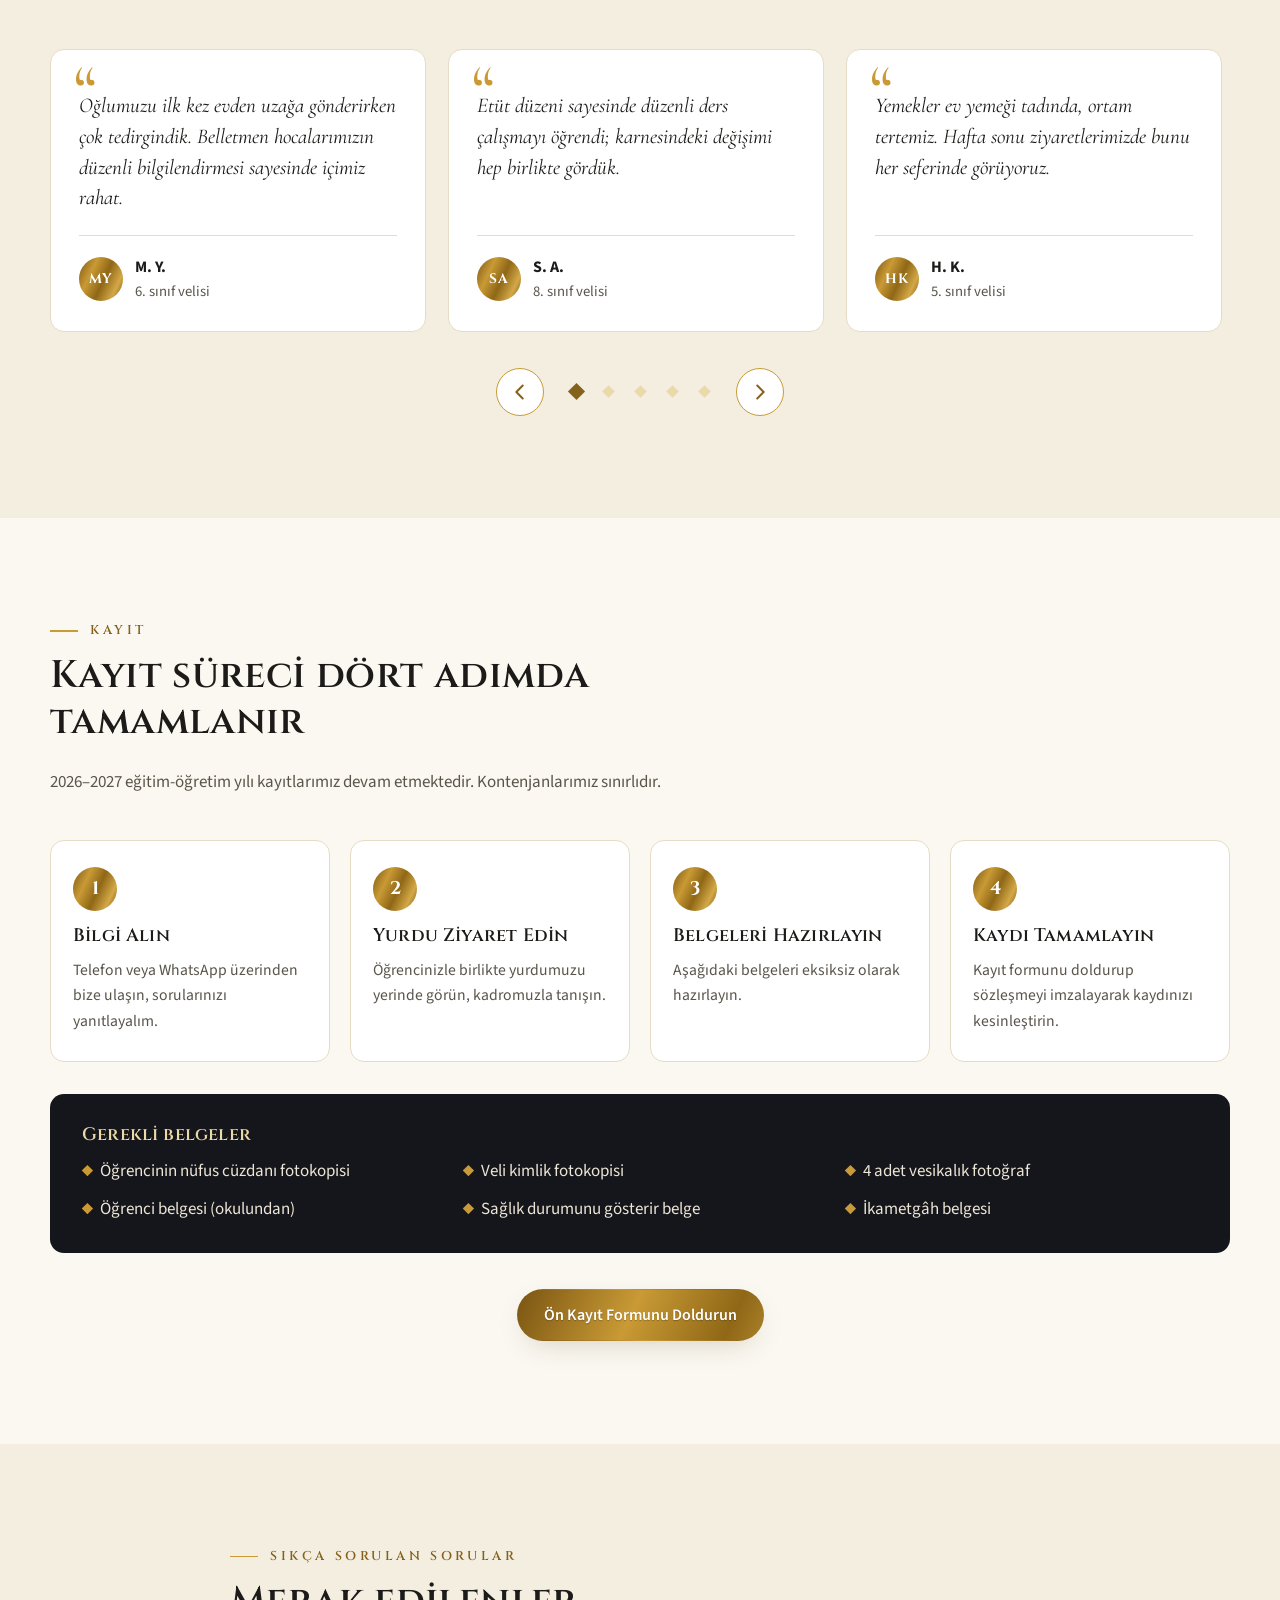
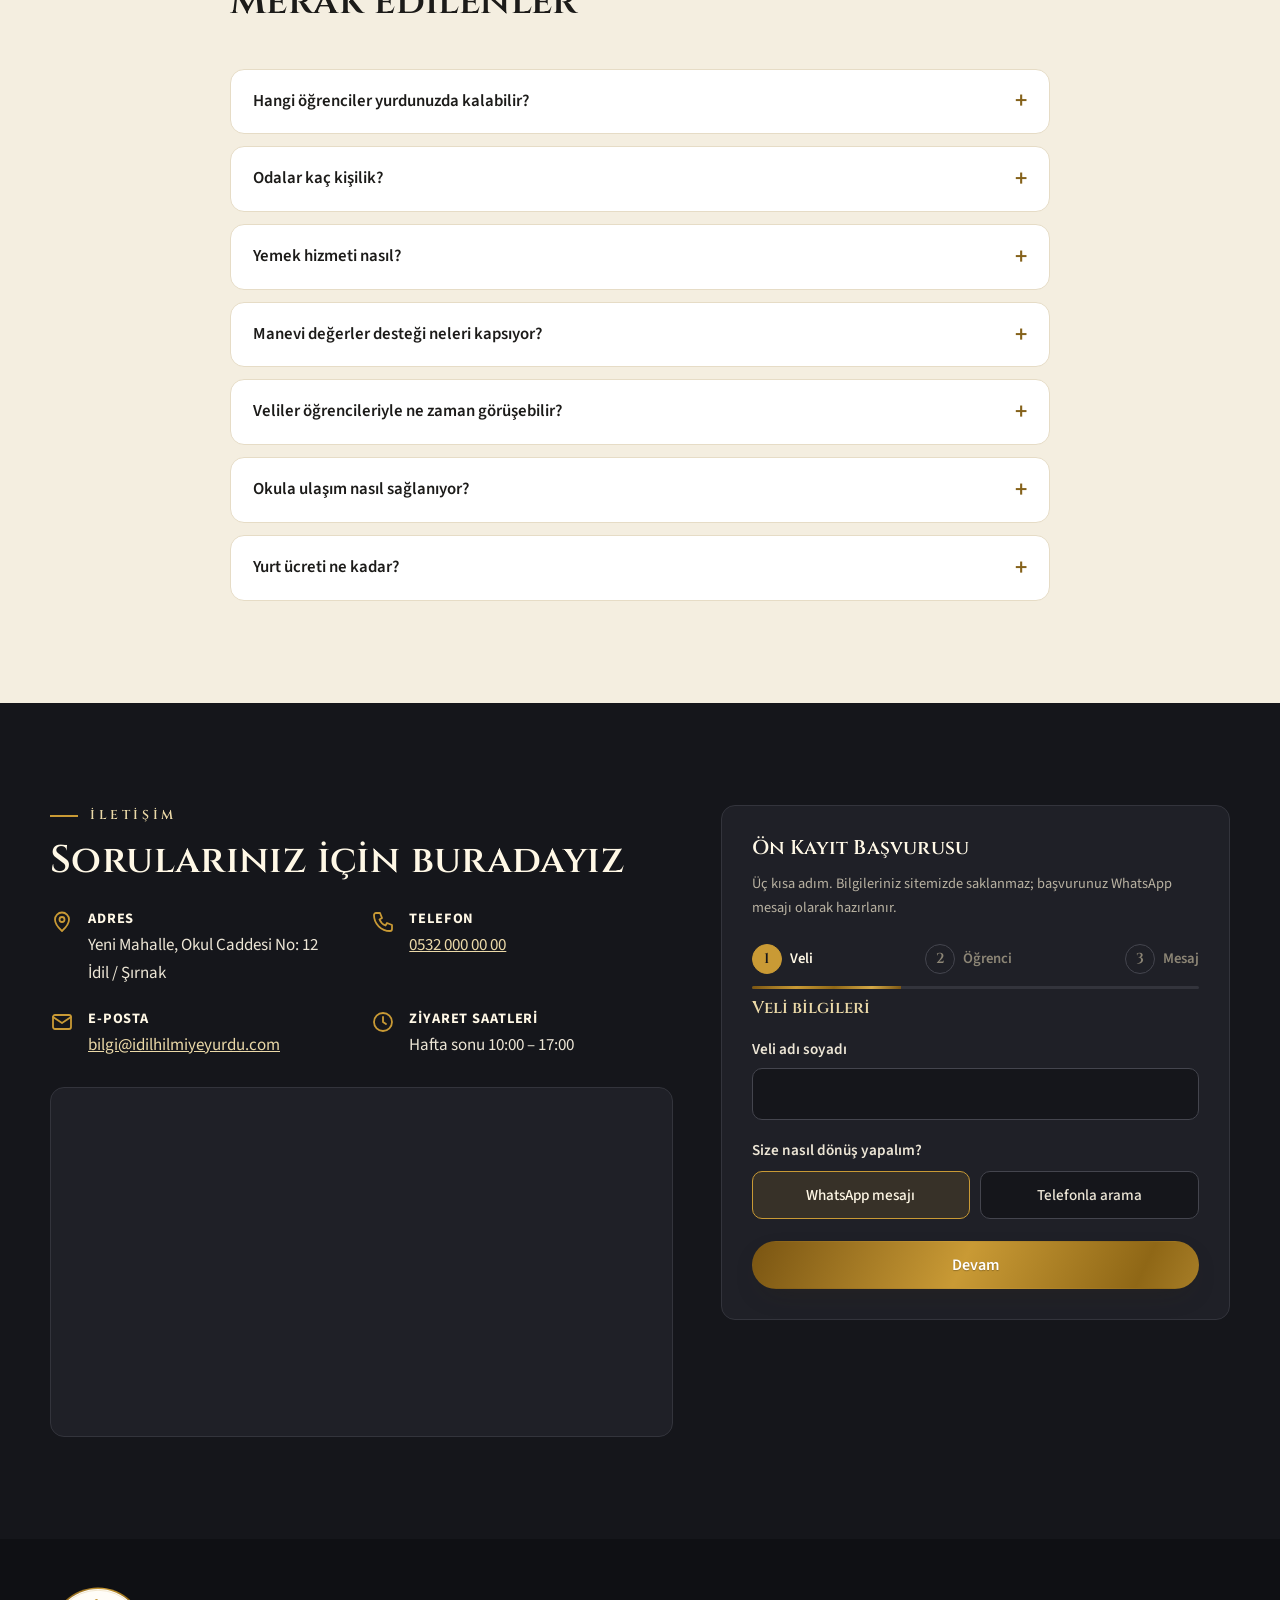
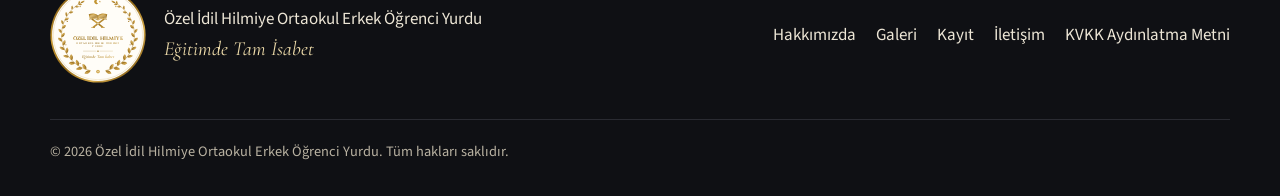
==== commit 3e1a9cc1: "Premium katman: renk düzenlemesi, paralaks, alıntı, veli görüşleri, ön kayıt sihirbazı - Fotoğraflar" ====
--- a/index.html
+++ b/index.html
@@ -19,8 +19,20 @@
   <link rel="preconnect" href="https://fonts.gstatic.com" crossorigin>
   <link rel="stylesheet" href="https://fonts.googleapis.com/css2?family=Cinzel:wght@500;600;700&family=Cormorant+Garamond:ital,wght@1,500;1,600&family=Source+Sans+3:wght@400;500;600;700&display=swap">
   <link rel="stylesheet" href="css/style.css">
+  <script>
+    // Açılış animasyonu yalnızca ilk ziyarette ve hareket azaltma kapalıysa gösterilir
+    try {
+      if (!localStorage.getItem("ih-intro") && !matchMedia("(prefers-reduced-motion: reduce)").matches) {
+        document.documentElement.classList.add("intro");
+        localStorage.setItem("ih-intro", "1");
+      }
+    } catch (e) {}
+  </script>
 </head>
 <body>
+  <div class="intro-screen" aria-hidden="true">
+    <img src="assets/logo.svg" alt="" width="180" height="180">
+  </div>
   <a class="skip-link" href="#icerik">İçeriğe geç</a>
 
   <!-- ========== ÜST MENÜ ========== -->
@@ -36,6 +48,7 @@
       <button class="nav-toggle" type="button" aria-expanded="false" aria-controls="ana-menu" aria-label="Menüyü aç">
         <span></span><span></span><span></span>
       </button>
+      <span class="scroll-progress" aria-hidden="true"></span>
       <nav class="main-nav" id="ana-menu" aria-label="Ana menü">
         <ul>
           <li><a href="#hakkimizda">Hakkımızda</a></li>
@@ -45,7 +58,7 @@
           <li><a href="#sss">SSS</a></li>
           <li><a href="#iletisim">İletişim</a></li>
         </ul>
-        <a class="btn btn-gold btn-sm" href="#kayit">Ön Kayıt</a>
+        <a class="btn btn-gold btn-sm" href="#on-kayit">Ön Kayıt</a>
       </nav>
     </div>
   </header>
@@ -70,20 +83,30 @@
         </div>
         <div class="hero-visual" aria-hidden="true">
           <div class="hero-medallion">
+            <span class="hero-ring"></span>
             <img src="assets/logo.svg" alt="" width="440" height="440">
+            <span class="sparkle s1"></span><span class="sparkle s2"></span><span class="sparkle s3"></span><span class="sparkle s4"></span>
           </div>
         </div>
       </div>
 
       <div class="container">
         <ul class="stats" aria-label="Öne çıkan bilgiler">
-          <li><strong>120</strong><span>Öğrenci kapasitesi</span></li>
+          <li><strong data-count="120">120</strong><span>Öğrenci kapasitesi</span></li>
           <li><strong>7/24</strong><span>Belletmen gözetimi</span></li>
-          <li><strong>3 Öğün</strong><span>Sağlıklı beslenme</span></li>
+          <li><strong data-count="3" data-suffix=" Öğün">3 Öğün</strong><span>Sağlıklı beslenme</span></li>
           <li><strong>Her Gün</strong><span>Rehberli etüt</span></li>
         </ul>
       </div>
     </section>
+
+    <!-- ========== KAYAN BANT ========== -->
+    <div class="marquee" aria-hidden="true">
+      <div class="marquee-track">
+        <ul><li>Güvenli Ortam</li><li>Rehberli Etüt</li><li>Bilgisayar Laboratuvarı</li><li>Okuma Köşesi</li><li>Sağlıklı Beslenme</li><li>Oyun Salonu</li><li>Manevi Değerler</li><li>Veli İletişimi</li></ul>
+        <ul><li>Güvenli Ortam</li><li>Rehberli Etüt</li><li>Bilgisayar Laboratuvarı</li><li>Okuma Köşesi</li><li>Sağlıklı Beslenme</li><li>Oyun Salonu</li><li>Manevi Değerler</li><li>Veli İletişimi</li></ul>
+      </div>
+    </div>
 
     <!-- ========== HAKKIMIZDA ========== -->
     <section class="section" id="hakkimizda">
@@ -104,6 +127,17 @@
       </div>
     </section>
 
+    <!-- ========== ALINTI ========== -->
+    <section class="quote-band" aria-label="Değerlerimiz">
+      <div class="container narrow">
+        <svg class="ornament" viewBox="0 0 240 24" aria-hidden="true"><path pathLength="1" d="M4 12H94"/><path pathLength="1" d="M146 12H236"/><path pathLength="1" d="M100 12l4-4 4 4-4 4z"/><path pathLength="1" d="M132 12l4-4 4 4-4 4z"/><path pathLength="1" d="M113 5h14v14h-14z"/><path pathLength="1" d="M120 2.1l9.9 9.9-9.9 9.9-9.9-9.9z"/></svg>
+        <blockquote class="big-quote">
+          <p>Hiçbir baba, evladına güzel terbiyeden daha üstün bir hediye vermemiştir.</p>
+          <footer>Hadis-i Şerif · <cite>Tirmizî</cite></footer>
+        </blockquote>
+      </div>
+    </section>
+
     <!-- ========== NEDEN BİZ ========== -->
     <section class="section section-tint" id="neden-biz">
       <div class="container">
@@ -157,6 +191,20 @@
       </div>
     </section>
 
+    <!-- ========== PARALAKS: YEMEKHANE ========== -->
+    <section class="parallax" aria-label="Yemekhane">
+      <picture class="parallax-media">
+        <source type="image/webp" srcset="assets/img/yemekhane-800.webp 800w, assets/img/yemekhane.webp 1600w" sizes="100vw">
+        <img src="assets/img/yemekhane.jpg" srcset="assets/img/yemekhane-800.jpg 800w, assets/img/yemekhane.jpg 1600w" sizes="100vw" alt="" width="1600" height="1200" loading="lazy" decoding="async">
+      </picture>
+      <div class="container parallax-content">
+        <svg class="ornament" viewBox="0 0 240 24" aria-hidden="true"><path pathLength="1" d="M4 12H94"/><path pathLength="1" d="M146 12H236"/><path pathLength="1" d="M100 12l4-4 4 4-4 4z"/><path pathLength="1" d="M132 12l4-4 4 4-4 4z"/><path pathLength="1" d="M113 5h14v14h-14z"/><path pathLength="1" d="M120 2.1l9.9 9.9-9.9 9.9-9.9-9.9z"/></svg>
+        <p class="parallax-eyebrow">Yemekhane</p>
+        <p class="parallax-text">Her akşam, aile sofrası sıcaklığında.</p>
+        <a class="btn btn-light" href="#galeri">Yaşam Alanlarını Gezin</a>
+      </div>
+    </section>
+
     <!-- ========== GALERİ ========== -->
     <section class="section" id="galeri">
       <div class="container">
@@ -278,8 +326,73 @@
       </div>
     </section>
 
+    <!-- ========== PARALAKS: OKUMA KÖŞESİ ========== -->
+    <section class="parallax" aria-label="Okuma köşesi">
+      <picture class="parallax-media">
+        <source type="image/webp" srcset="assets/img/okuma-kosesi-1-800.webp 800w, assets/img/okuma-kosesi-1.webp 1600w" sizes="100vw">
+        <img src="assets/img/okuma-kosesi-1.jpg" srcset="assets/img/okuma-kosesi-1-800.jpg 800w, assets/img/okuma-kosesi-1.jpg 1600w" sizes="100vw" alt="" width="1600" height="1200" loading="lazy" decoding="async">
+      </picture>
+      <div class="container parallax-content">
+        <svg class="ornament" viewBox="0 0 240 24" aria-hidden="true"><path pathLength="1" d="M4 12H94"/><path pathLength="1" d="M146 12H236"/><path pathLength="1" d="M100 12l4-4 4 4-4 4z"/><path pathLength="1" d="M132 12l4-4 4 4-4 4z"/><path pathLength="1" d="M113 5h14v14h-14z"/><path pathLength="1" d="M120 2.1l9.9 9.9-9.9 9.9-9.9-9.9z"/></svg>
+        <p class="parallax-eyebrow">Okuma Köşesi</p>
+        <p class="parallax-text">Okuyan, düşünen, değerleriyle yükselen nesiller.</p>
+        <a class="btn btn-light" href="#kayit">Kayıt Sürecini İnceleyin</a>
+      </div>
+    </section>
+
+    <!-- ========== VELİ GÖRÜŞLERİ ========== -->
+    <!-- ÖRNEK METİNLER: yayından önce gerçek veli görüşleriyle değiştirin ve .sample-note satırını silin -->
+    <section class="section section-tint" id="veli-gorusleri">
+      <div class="container">
+        <div class="section-head section-head-center">
+          <p class="eyebrow">Veli Görüşleri</p>
+          <h2>Ailelerimiz ne diyor?</h2>
+          <p class="sample-note">Örnek görüşler — yayından önce gerçek veli görüşleriyle değiştirilecektir.</p>
+        </div>
+        <div class="t-slider" role="region" aria-roledescription="kaydırıcı" aria-label="Veli görüşleri">
+          <ul class="t-track" tabindex="0">
+          <li class="t-card">
+            <blockquote>
+              <p>Oğlumuzu ilk kez evden uzağa gönderirken çok tedirgindik. Belletmen hocalarımızın düzenli bilgilendirmesi sayesinde içimiz rahat.</p>
+              <footer><span class="t-avatar" aria-hidden="true">MY</span><span><strong>M. Y.</strong>6. sınıf velisi</span></footer>
+            </blockquote>
+          </li>
+          <li class="t-card">
+            <blockquote>
+              <p>Etüt düzeni sayesinde düzenli ders çalışmayı öğrendi; karnesindeki değişimi hep birlikte gördük.</p>
+              <footer><span class="t-avatar" aria-hidden="true">SA</span><span><strong>S. A.</strong>8. sınıf velisi</span></footer>
+            </blockquote>
+          </li>
+          <li class="t-card">
+            <blockquote>
+              <p>Yemekler ev yemeği tadında, ortam tertemiz. Hafta sonu ziyaretlerimizde bunu her seferinde görüyoruz.</p>
+              <footer><span class="t-avatar" aria-hidden="true">HK</span><span><strong>H. K.</strong>5. sınıf velisi</span></footer>
+            </blockquote>
+          </li>
+          <li class="t-card">
+            <blockquote>
+              <p>Sadece derslerinde değil; saygı, sorumluluk ve arkadaşlık konusunda da çok gelişti.</p>
+              <footer><span class="t-avatar" aria-hidden="true">FD</span><span><strong>F. D.</strong>7. sınıf velisi</span></footer>
+            </blockquote>
+          </li>
+          <li class="t-card">
+            <blockquote>
+              <p>Sorularımıza her zaman hızlı ve samimi dönüş aldık. Kendimizi yurdun bir parçası gibi hissediyoruz.</p>
+              <footer><span class="t-avatar" aria-hidden="true">EÖ</span><span><strong>E. Ö.</strong>6. sınıf velisi</span></footer>
+            </blockquote>
+          </li>
+          </ul>
+          <div class="t-controls">
+            <button type="button" class="t-btn t-prev" aria-label="Önceki görüş"><svg aria-hidden="true" viewBox="0 0 24 24"><path d="M15 5l-7 7 7 7"/></svg></button>
+            <div class="t-dots"></div>
+            <button type="button" class="t-btn t-next" aria-label="Sonraki görüş"><svg aria-hidden="true" viewBox="0 0 24 24"><path d="M9 5l7 7-7 7"/></svg></button>
+          </div>
+        </div>
+      </div>
+    </section>
+
     <!-- ========== KAYIT ========== -->
-    <section class="section section-tint" id="kayit">
+    <section class="section" id="kayit">
       <div class="container">
         <div class="section-head">
           <p class="eyebrow">Kayıt</p>
@@ -303,11 +416,12 @@
             <li>İkametgâh belgesi</li>
           </ul>
         </div>
+        <p class="kayit-cta"><a class="btn btn-gold" href="#on-kayit">Ön Kayıt Formunu Doldurun</a></p>
       </div>
     </section>
 
     <!-- ========== SSS ========== -->
-    <section class="section" id="sss">
+    <section class="section section-tint" id="sss">
       <div class="container narrow">
         <div class="section-head">
           <p class="eyebrow">Sıkça Sorulan Sorular</p>
@@ -375,24 +489,56 @@
           </div>
         </div>
 
-        <form class="contact-form" id="wa-form" novalidate>
-          <h3>WhatsApp ile mesaj gönderin</h3>
-          <p class="form-note">Form bilgileriniz sitemizde saklanmaz; mesajınız doğrudan WhatsApp'ta açılır.</p>
-          <label for="f-ad">Veli adı soyadı</label>
-          <input id="f-ad" name="ad" type="text" autocomplete="name" required>
-          <label for="f-sinif">Öğrencinin sınıfı</label>
-          <select id="f-sinif" name="sinif">
-            <option value="">Seçiniz</option>
-            <option>5. sınıf</option>
-            <option>6. sınıf</option>
-            <option>7. sınıf</option>
-            <option>8. sınıf</option>
-          </select>
-          <label for="f-mesaj">Mesajınız</label>
-          <textarea id="f-mesaj" name="mesaj" rows="4" required></textarea>
-          <p class="form-error" id="f-error" role="alert" hidden>Lütfen adınızı ve mesajınızı yazın.</p>
-          <button class="btn btn-gold" type="submit">WhatsApp'ta Gönder</button>
-          <p class="form-kvkk">Göndererek <a href="kvkk.html">KVKK Aydınlatma Metni</a>'ni okuduğunuzu kabul edersiniz.</p>
+        <form class="contact-form wizard" id="wa-form" novalidate>
+          <span id="on-kayit" class="anchor" aria-hidden="true"></span>
+          <h3>Ön Kayıt Başvurusu</h3>
+          <p class="form-note">Üç kısa adım. Bilgileriniz sitemizde saklanmaz; başvurunuz WhatsApp mesajı olarak hazırlanır.</p>
+          <ol class="wz-steps" aria-hidden="true">
+            <li class="active"><span>1</span>Veli</li>
+            <li><span>2</span>Öğrenci</li>
+            <li><span>3</span>Mesaj</li>
+          </ol>
+          <div class="wz-bar" aria-hidden="true"><span></span></div>
+          <p class="sr-only" id="wz-status" aria-live="polite"></p>
+
+          <fieldset class="wz-panel" data-step="1">
+            <legend>Veli bilgileri</legend>
+            <label for="f-ad">Veli adı soyadı</label>
+            <input id="f-ad" name="ad" type="text" autocomplete="name" required>
+            <span class="wz-label" id="donus-label">Size nasıl dönüş yapalım?</span>
+            <div class="wz-choices" role="radiogroup" aria-labelledby="donus-label">
+              <label class="wz-choice"><input type="radio" name="donus" value="WhatsApp mesajı" checked><span>WhatsApp mesajı</span></label>
+              <label class="wz-choice"><input type="radio" name="donus" value="Telefonla arama"><span>Telefonla arama</span></label>
+            </div>
+          </fieldset>
+
+          <fieldset class="wz-panel" data-step="2" hidden>
+            <legend>Öğrenci bilgileri</legend>
+            <label for="f-sinif">Öğrencinin sınıfı</label>
+            <select id="f-sinif" name="sinif" required>
+              <option value="">Seçiniz</option>
+              <option>5. sınıf</option>
+              <option>6. sınıf</option>
+              <option>7. sınıf</option>
+              <option>8. sınıf</option>
+            </select>
+            <label for="f-okul">Devam ettiği okul <small>(isteğe bağlı)</small></label>
+            <input id="f-okul" name="okul" type="text" autocomplete="off">
+          </fieldset>
+
+          <fieldset class="wz-panel" data-step="3" hidden>
+            <legend>Mesajınız</legend>
+            <label for="f-mesaj">Eklemek istedikleriniz <small>(isteğe bağlı)</small></label>
+            <textarea id="f-mesaj" name="mesaj" rows="4"></textarea>
+            <label class="wz-check"><input type="checkbox" name="kvkk" id="f-kvkk" required><span><a href="kvkk.html" target="_blank" rel="noopener">KVKK Aydınlatma Metni</a>'ni okudum, bilgilerimin başvurum için kullanılmasını onaylıyorum.</span></label>
+          </fieldset>
+
+          <p class="form-error" id="f-error" role="alert" hidden></p>
+          <div class="wz-actions">
+            <button type="button" class="btn btn-ghost wz-back" hidden>Geri</button>
+            <button type="button" class="btn btn-gold wz-next">Devam</button>
+            <button type="submit" class="btn btn-gold wz-submit" hidden>WhatsApp'ta Gönder</button>
+          </div>
         </form>
       </div>
     </section>
@@ -422,6 +568,10 @@
     <svg aria-hidden="true" viewBox="0 0 24 24"><path d="M21 12a8.5 8.5 0 0 1-12.6 7.4L3 21l1.6-5.2A8.5 8.5 0 1 1 21 12z"/><path d="M9 9.5c.3 2 2 3.8 4 4.5l1.2-1.1 1.8.8"/></svg>
   </a>
 
+  <a class="to-top" href="#ust" aria-label="Sayfanın başına dön">
+    <svg aria-hidden="true" viewBox="0 0 24 24"><path d="M12 19V5M5 12l7-7 7 7"/></svg>
+  </a>
+
   <dialog class="lightbox" id="lightbox" aria-label="Fotoğraf görüntüleyici">
     <figure class="lightbox-figure">
       <img src="" alt="">
--- a/css/style.css
+++ b/css/style.css
@@ -317,3 +317,274 @@
   html { scroll-behavior: auto; }
   *, *::before, *::after { transition: none !important; }
 }
+
+/* =========================================================
+   Hareket katmanı — prefers-reduced-motion'da tamamen kapanır
+   ========================================================= */
+
+/* Kaydırma ilerleme çubuğu */
+.scroll-progress {
+  position: absolute; left: 0; bottom: -1px; height: 3px; width: 100%;
+  background: var(--gold-grad); transform-origin: 0 50%; transform: scaleX(var(--p, 0));
+  pointer-events: none;
+}
+
+/* Giriş: yazılar sırayla belirir, madalyon süzülür */
+@keyframes rise { from { opacity: 0; transform: translateY(18px); } to { opacity: 1; transform: none; } }
+@keyframes float { 0%, 100% { transform: translateY(0); } 50% { transform: translateY(-12px); } }
+@keyframes spin { to { transform: rotate(360deg); } }
+@keyframes twinkle { 0%, 100% { opacity: 0; transform: scale(.4) rotate(0); } 50% { opacity: 1; transform: scale(1) rotate(45deg); } }
+@keyframes shine { 0%, 100% { background-position: 0 0; } 50% { background-position: 100% 0; } }
+
+.hero-text > * { animation: rise .8s cubic-bezier(.2,.7,.2,1) both; }
+.hero-text > :nth-child(2) { animation-delay: .1s; }
+.hero-text > :nth-child(3) { animation-delay: .2s; }
+.hero-text > :nth-child(4) { animation-delay: .3s; }
+.hero-text > :nth-child(5) { animation-delay: .4s; }
+.hero-medallion { animation: float 6s ease-in-out infinite; }
+.hero-ring {
+  position: absolute; inset: -4%; border-radius: 50%;
+  border: 1.5px dashed rgba(201,154,53,.45);
+  animation: spin 60s linear infinite;
+}
+.hero-ring::after { /* halkanın üzerinde dönen altın nokta */
+  content: ""; position: absolute; top: -6px; left: 50%; width: 12px; height: 12px; margin-left: -6px;
+  background: var(--gold-bright); transform: rotate(45deg); box-shadow: 0 0 14px rgba(201,154,53,.8);
+}
+.sparkle {
+  position: absolute; width: 18px; height: 18px; pointer-events: none;
+  background: var(--gold-bright);
+  clip-path: polygon(50% 0, 61% 39%, 100% 50%, 61% 61%, 50% 100%, 39% 61%, 0 50%, 39% 39%);
+  animation: twinkle 3.2s ease-in-out infinite;
+}
+.sparkle.s1 { top: 6%; left: 8%; }
+.sparkle.s2 { top: 18%; right: 2%; width: 12px; height: 12px; animation-delay: .8s; }
+.sparkle.s3 { bottom: 12%; left: 0; width: 14px; height: 14px; animation-delay: 1.6s; }
+.sparkle.s4 { bottom: 4%; right: 14%; animation-delay: 2.4s; }
+.hero-slogan { /* koyu altın geçiş: fildişi zeminde en az 3:1 kontrast */
+  background: linear-gradient(115deg, #6E4F12 0%, #8A6418 35%, #A47722 50%, #8A6418 65%, #6E4F12 100%); background-size: 220% 100%;
+  -webkit-background-clip: text; background-clip: text; color: transparent;
+  animation: rise .8s .4s cubic-bezier(.2,.7,.2,1) both, shine 6s 1.2s ease-in-out infinite;
+}
+
+/* Kayan bant */
+.marquee { background: var(--night); color: var(--gold-soft); overflow: hidden; padding: 16px 0; border-block: 1px solid #2A2B32; }
+.marquee-track { display: flex; width: max-content; animation: marquee 38s linear infinite; }
+.marquee:hover .marquee-track { animation-play-state: paused; }
+.marquee ul { display: flex; list-style: none; margin: 0; padding: 0; }
+.marquee li {
+  display: flex; align-items: center; gap: 28px; padding-right: 28px; white-space: nowrap;
+  font-family: var(--font-display); font-weight: 600; font-size: 1.05rem; letter-spacing: .12em; text-transform: uppercase;
+}
+.marquee li::after { content: ""; width: 9px; height: 9px; background: var(--gold-bright); transform: rotate(45deg); }
+@keyframes marquee { to { transform: translateX(-50%); } }
+
+/* Kaydırınca beliren öğeler (yalnızca JS çalışıyorsa gizlenir) */
+.js .reveal { opacity: 0; transform: translateY(26px); transition: opacity .7s ease, transform .7s cubic-bezier(.2,.7,.2,1); transition-delay: var(--d, 0s); }
+.js .reveal.in { opacity: 1; transform: none; }
+.js .gallery li.reveal { transform: translateY(26px) scale(.97); }
+.js .gallery li.reveal.in { transform: none; }
+.js .section-head.reveal .eyebrow::before { width: 0; transition: width .8s .3s ease; }
+.js .section-head.reveal.in .eyebrow::before { width: 28px; }
+
+/* Kartlar: üst çizgi dolar, ikon canlanır */
+.feature { position: relative; overflow: hidden; }
+.feature::before {
+  content: ""; position: absolute; inset: 0 0 auto; height: 3px;
+  background: var(--gold-grad); transform: scaleX(0); transform-origin: 0 50%; transition: transform .4s ease;
+}
+.feature:hover::before { transform: scaleX(1); }
+.feature svg { transition: transform .35s cubic-bezier(.3,1.6,.5,1), background-color .3s, stroke .3s; }
+.feature:hover svg { transform: rotate(-8deg) scale(1.12); background: var(--gold-bright); stroke: #fff; }
+.values li { transition: transform .25s, box-shadow .25s, border-color .25s; }
+.values li:hover { transform: translateX(6px); border-color: var(--gold-soft); box-shadow: var(--shadow); }
+.values li:hover .values-mark { animation: spin 1.2s ease; }
+.steps li { transition: transform .25s, box-shadow .25s; }
+.steps li:hover { transform: translateY(-4px); box-shadow: var(--shadow); }
+.steps li:hover .step-no { animation: pop .5s ease; }
+@keyframes pop { 50% { transform: scale(1.18); } }
+.gallery-label { transition: transform .3s ease, background-color .3s; }
+.gallery .zoomable:hover .gallery-label { transform: translateY(-4px); background: rgba(133,98,27,.92); }
+.stats li { transition: transform .25s; }
+.stats li:hover { transform: translateY(-3px); }
+
+/* WhatsApp butonu nabız atar */
+.wa-float::before {
+  content: ""; position: absolute; inset: 0; border-radius: 50%;
+  border: 2px solid #1F8F4E; animation: ping 2.6s ease-out infinite; pointer-events: none;
+}
+@keyframes ping { 0% { transform: scale(1); opacity: .8; } 80%, 100% { transform: scale(1.7); opacity: 0; } }
+
+/* Yukarı çık */
+.to-top {
+  position: fixed; right: 26px; bottom: 92px; z-index: 59;
+  width: 48px; height: 48px; border-radius: 50%;
+  display: grid; place-items: center;
+  background: var(--paper); color: var(--gold); border: 1px solid var(--line); box-shadow: var(--shadow);
+  opacity: 0; visibility: hidden; transform: translateY(12px);
+  transition: opacity .3s, transform .3s, visibility .3s;
+}
+.to-top.show { opacity: 1; visibility: visible; transform: none; }
+.to-top:hover { color: #fff; background: var(--gold-bright); }
+.to-top svg { width: 22px; height: 22px; fill: none; stroke: currentColor; stroke-width: 2.2; stroke-linecap: round; stroke-linejoin: round; }
+
+@media (max-width: 640px) {
+  .marquee li { font-size: .9rem; gap: 20px; padding-right: 20px; }
+  .to-top { display: none; }
+}
+@media (prefers-reduced-motion: reduce) {
+  *, *::before, *::after { animation: none !important; }
+  .js .reveal, .js .gallery li.reveal { opacity: 1; transform: none; }
+  .js .section-head.reveal .eyebrow::before { width: 28px; }
+  .marquee-track { width: auto; flex-wrap: wrap; justify-content: center; }
+  .marquee-track ul + ul { display: none; }
+  .marquee ul { flex-wrap: wrap; justify-content: center; row-gap: 8px; }
+}
+
+/* =========================================================
+   Premium katman: süsleme, alıntı, paralaks, veli görüşleri,
+   ön kayıt sihirbazı, açılış ekranı, galeri imleci
+   ========================================================= */
+.sr-only { position: absolute; width: 1px; height: 1px; padding: 0; margin: -1px; overflow: hidden; clip: rect(0 0 0 0); white-space: nowrap; border: 0; }
+
+/* Altın süsleme: görünür olunca kendini çizer */
+.ornament { display: block; width: 220px; max-width: 70%; height: auto; margin: 0 auto 26px; fill: none; stroke: var(--gold-bright); stroke-width: 1.4; stroke-linecap: round; stroke-linejoin: round; overflow: visible; }
+.js .ornament path { stroke-dasharray: 1; stroke-dashoffset: 1; transition: stroke-dashoffset 1.4s cubic-bezier(.6,.1,.2,1); }
+.js .ornament path:nth-child(n+3) { transition-delay: .5s; }
+.js .ornament path:nth-child(n+5) { transition-delay: .8s; }
+.js .ornament.in path { stroke-dashoffset: 0; }
+
+/* Büyük alıntı */
+.quote-band { background: var(--paper); padding: clamp(64px, 8vw, 104px) 0; text-align: center; border-block: 1px solid var(--line); }
+.big-quote { margin: 0; position: relative; }
+.big-quote p {
+  position: relative; margin: 0 auto 22px; max-width: 24ch;
+  font-family: var(--font-accent); font-style: italic; font-weight: 500;
+  font-size: clamp(1.9rem, 1.2rem + 2.6vw, 3.1rem); line-height: 1.25; color: var(--ink);
+}
+.big-quote footer { font-family: var(--font-display); font-size: .82rem; letter-spacing: .26em; text-transform: uppercase; color: var(--gold); }
+.big-quote cite { font-style: normal; }
+
+/* Paralaks fotoğraf şeritleri */
+.parallax { position: relative; overflow: hidden; min-height: clamp(380px, 62vh, 560px); display: grid; place-items: center; color: #fff; text-align: center; isolation: isolate; }
+.parallax-media { position: absolute; inset: -18% 0; z-index: -2; }
+.parallax-media img { width: 100%; height: 100%; object-fit: cover; transform: translate3d(0, var(--py, 0px), 0) scale(1.02); will-change: transform; }
+.parallax::after { content: ""; position: absolute; inset: 0; z-index: -1; background: linear-gradient(180deg, rgba(15,16,20,.55), rgba(15,16,20,.72)); }
+.parallax-content { padding: 72px 0; }
+.parallax .ornament { stroke: var(--gold-soft); }
+.parallax-eyebrow { font-family: var(--font-display); font-size: .82rem; font-weight: 600; letter-spacing: .3em; text-transform: uppercase; color: var(--gold-soft); margin-bottom: 14px; }
+.parallax-text { font-family: var(--font-accent); font-style: italic; font-weight: 500; font-size: clamp(2rem, 1.2rem + 3vw, 3.6rem); line-height: 1.15; margin: 0 auto 30px; max-width: 18ch; text-shadow: 0 2px 24px rgba(0,0,0,.35); }
+.btn-light { background: rgba(255,255,255,.12); color: #fff; border-color: rgba(255,255,255,.55); backdrop-filter: blur(6px); }
+.btn-light:hover { background: #fff; color: var(--ink); }
+
+/* Veli görüşleri */
+.section-head-center { margin-inline: auto; text-align: center; }
+.section-head-center .eyebrow { justify-content: center; }
+.section-head-center .eyebrow::after { content: ""; width: 28px; height: 1.5px; background: var(--gold-bright); }
+.sample-note { display: inline-block; font-size: .85rem; padding: 4px 12px; border-radius: 999px; background: #FFF3D6; color: #6B4E12 !important; border: 1px dashed var(--gold-bright); }
+.t-track {
+  list-style: none; margin: 0; padding: 6px 4px 18px; display: grid; grid-auto-flow: column;
+  grid-auto-columns: calc((100% - 2 * 22px) / 3); gap: 22px;
+  overflow-x: auto; scroll-snap-type: x mandatory; scroll-behavior: smooth; scrollbar-width: none;
+}
+.t-track::-webkit-scrollbar { display: none; }
+.t-track:focus-visible { outline-offset: 6px; }
+.t-card { scroll-snap-align: start; }
+.t-card blockquote {
+  position: relative; height: 100%; margin: 0; padding: 40px 28px 26px;
+  background: var(--paper); border: 1px solid var(--line); border-radius: var(--radius);
+  display: flex; flex-direction: column; justify-content: space-between; gap: 22px;
+  transition: transform .3s, box-shadow .3s;
+}
+.t-card blockquote:hover { transform: translateY(-4px); box-shadow: var(--shadow); }
+.t-card blockquote::before { content: "\201C"; position: absolute; top: 4px; left: 22px; font-family: var(--font-accent); font-size: 4.5rem; line-height: 1; color: var(--gold-bright); }
+.t-card p { margin: 0; font-family: var(--font-accent); font-style: italic; font-size: 1.32rem; line-height: 1.45; color: var(--ink); }
+.t-card footer { display: flex; align-items: center; gap: 12px; padding-top: 18px; border-top: 1px solid var(--line); font-size: .92rem; color: var(--muted); }
+.t-card footer strong { display: block; color: var(--ink); font-size: 1rem; }
+.t-avatar { flex: none; width: 44px; height: 44px; border-radius: 50%; display: grid; place-items: center; background: var(--gold-grad); color: #fff; font-family: var(--font-display); font-weight: 700; font-size: .85rem; letter-spacing: .04em; }
+.t-controls { display: flex; align-items: center; justify-content: center; gap: 18px; margin-top: 18px; }
+.t-btn { width: 48px; height: 48px; border-radius: 50%; border: 1px solid var(--gold-bright); background: var(--paper); color: var(--gold); cursor: pointer; display: grid; place-items: center; transition: background-color .2s, color .2s; }
+.t-btn:hover { background: var(--gold-bright); color: #fff; }
+.t-btn svg { width: 22px; height: 22px; fill: none; stroke: currentColor; stroke-width: 2.2; stroke-linecap: round; stroke-linejoin: round; }
+.t-dots { display: flex; gap: 4px; }
+.t-dot { width: 28px; height: 44px; padding: 0; border: 0; background: none; cursor: pointer; display: grid; place-items: center; }
+.t-dot::before { content: ""; width: 9px; height: 9px; background: var(--gold-soft); transform: rotate(45deg); transition: background-color .2s, transform .2s; }
+.t-dot[aria-current="true"]::before { background: var(--gold); transform: rotate(45deg) scale(1.35); }
+
+/* Kayıt çağrısı */
+.kayit-cta { text-align: center; margin: 36px 0 0; }
+
+/* Ön kayıt sihirbazı */
+.anchor { position: relative; top: -12px; }
+.wz-steps { list-style: none; margin: 10px 0 12px; padding: 0; display: flex; justify-content: space-between; gap: 8px; }
+.wz-steps li { display: flex; align-items: center; gap: 8px; font-size: .92rem; font-weight: 600; color: #8D8676; transition: color .3s; }
+.wz-steps span { width: 30px; height: 30px; border-radius: 50%; display: grid; place-items: center; border: 1.5px solid #44454E; font-family: var(--font-display); font-size: .9rem; transition: background-color .3s, border-color .3s, color .3s; }
+.wz-steps li.active, .wz-steps li.done { color: #FFF8E6; }
+.wz-steps li.active span { border-color: var(--gold-bright); background: var(--gold-bright); color: #15161B; }
+.wz-steps li.done span { border-color: var(--gold-bright); color: var(--gold-soft); }
+.wz-bar { height: 3px; border-radius: 3px; background: #33343C; overflow: hidden; margin-bottom: 6px; }
+.wz-bar span { display: block; height: 100%; width: 33.34%; background: var(--gold-grad); transition: width .5s cubic-bezier(.2,.7,.2,1); }
+.wz-panel { border: 0; padding: 0; margin: 0; min-width: 0; display: flex; flex-direction: column; animation: wzIn .45s ease both; }
+.wz-panel[hidden] { display: none; }
+.wz-panel legend { padding: 0; margin: 14px 0 0; font-family: var(--font-display); font-weight: 600; color: var(--gold-soft); font-size: 1.05rem; }
+@keyframes wzIn { from { opacity: 0; transform: translateX(16px); } to { opacity: 1; transform: none; } }
+.wz-panel small { font-weight: 400; color: #B9B2A2; }
+.wz-label { font-weight: 600; margin: 18px 0 8px; font-size: .95rem; }
+.wz-choices { display: grid; grid-template-columns: 1fr 1fr; gap: 10px; }
+.contact-form .wz-choice { margin: 0; font-weight: 500; position: relative; }
+.wz-choice input { position: absolute; opacity: 0; width: 1px; height: 1px; }
+.wz-choice span { display: flex; align-items: center; justify-content: center; min-height: 48px; padding: 10px; border-radius: 10px; border: 1px solid #44454E; background: #15161B; cursor: pointer; text-align: center; transition: border-color .2s, background-color .2s, color .2s; }
+.wz-choice input:checked + span { border-color: var(--gold-bright); background: rgba(201,154,53,.14); color: #FFF8E6; }
+.wz-choice input:focus-visible + span { outline: 3px solid var(--gold-bright); outline-offset: 2px; }
+.contact-form .wz-check { display: flex; gap: 12px; align-items: flex-start; margin-top: 18px; font-weight: 400; font-size: .92rem; color: #D9D2C2; cursor: pointer; }
+.contact-form .wz-check input { flex: none; width: 22px; height: 22px; min-height: 0; padding: 0; margin: 2px 0 0; accent-color: var(--gold-bright); }
+.wz-actions { display: flex; gap: 12px; margin-top: 22px; }
+.contact-form .wz-actions .btn { margin: 0; flex: 1; }
+.contact-form .wz-actions .wz-back { flex: 0 0 auto; padding-inline: 22px; }
+.wz-actions .btn[hidden] { display: none; }
+.btn-ghost { background: transparent; color: #EDE6D6; border-color: #44454E; }
+.btn-ghost:hover { border-color: var(--gold-bright); color: #fff; }
+
+/* Açılış ekranı (yalnızca ilk ziyaret) */
+.intro-screen { display: none; }
+.intro .intro-screen {
+  display: grid; place-items: center; position: fixed; inset: 0; z-index: 300;
+  background: radial-gradient(600px 400px at 50% 50%, #FFFDF6, var(--ivory));
+  animation: introOut .7s 1.5s cubic-bezier(.7,0,.3,1) forwards;
+}
+.intro .intro-screen img { width: 180px; height: 180px; animation: introLogo 1.2s cubic-bezier(.2,.7,.2,1) both; filter: drop-shadow(0 18px 30px rgba(122,85,18,.3)); }
+.intro .intro-screen::after { /* logonun üzerinden geçen ışık */
+  content: ""; position: absolute; width: 180px; height: 180px; border-radius: 50%;
+  background: linear-gradient(110deg, transparent 35%, rgba(255,255,255,.75) 50%, transparent 65%) no-repeat;
+  background-size: 250% 100%; background-position: 150% 0; animation: introShine 1.1s .5s ease forwards;
+}
+@keyframes introLogo { from { opacity: 0; transform: scale(.82); } to { opacity: 1; transform: none; } }
+@keyframes introShine { to { background-position: -150% 0; } }
+@keyframes introOut { to { opacity: 0; visibility: hidden; transform: scale(1.04); } }
+
+/* Galeri imleci (yalnızca fareli cihazlar) */
+.cursor-zoom {
+  position: fixed; left: 0; top: 0; z-index: 70; pointer-events: none;
+  width: 86px; height: 86px; margin: -43px 0 0 -43px; border-radius: 50%;
+  display: grid; place-items: center;
+  background: rgba(201,154,53,.92); color: #fff; box-shadow: 0 10px 30px -8px rgba(60,44,10,.5);
+  font-family: var(--font-display); font-weight: 700; font-size: .8rem; letter-spacing: .14em; text-transform: uppercase;
+  transform: translate3d(var(--cx, -200px), var(--cy, -200px), 0) scale(0); transition: transform .25s cubic-bezier(.2,.8,.2,1);
+}
+.cursor-zoom.on { transform: translate3d(var(--cx), var(--cy), 0) scale(1); }
+.has-cursor .gallery .zoomable { cursor: none; }
+
+@media (max-width: 960px) {
+  .t-track { grid-auto-columns: calc((100% - 22px) / 2); }
+}
+@media (max-width: 640px) {
+  .t-track { grid-auto-columns: 88%; gap: 14px; }
+  .parallax { min-height: 420px; }
+  .wz-steps li { font-size: .85rem; }
+}
+@media (prefers-reduced-motion: reduce) {
+  .js .ornament path { stroke-dashoffset: 0; }
+  .parallax-media { inset: 0; }
+  .parallax-media img { transform: none; }
+  .t-track { scroll-behavior: auto; }
+}
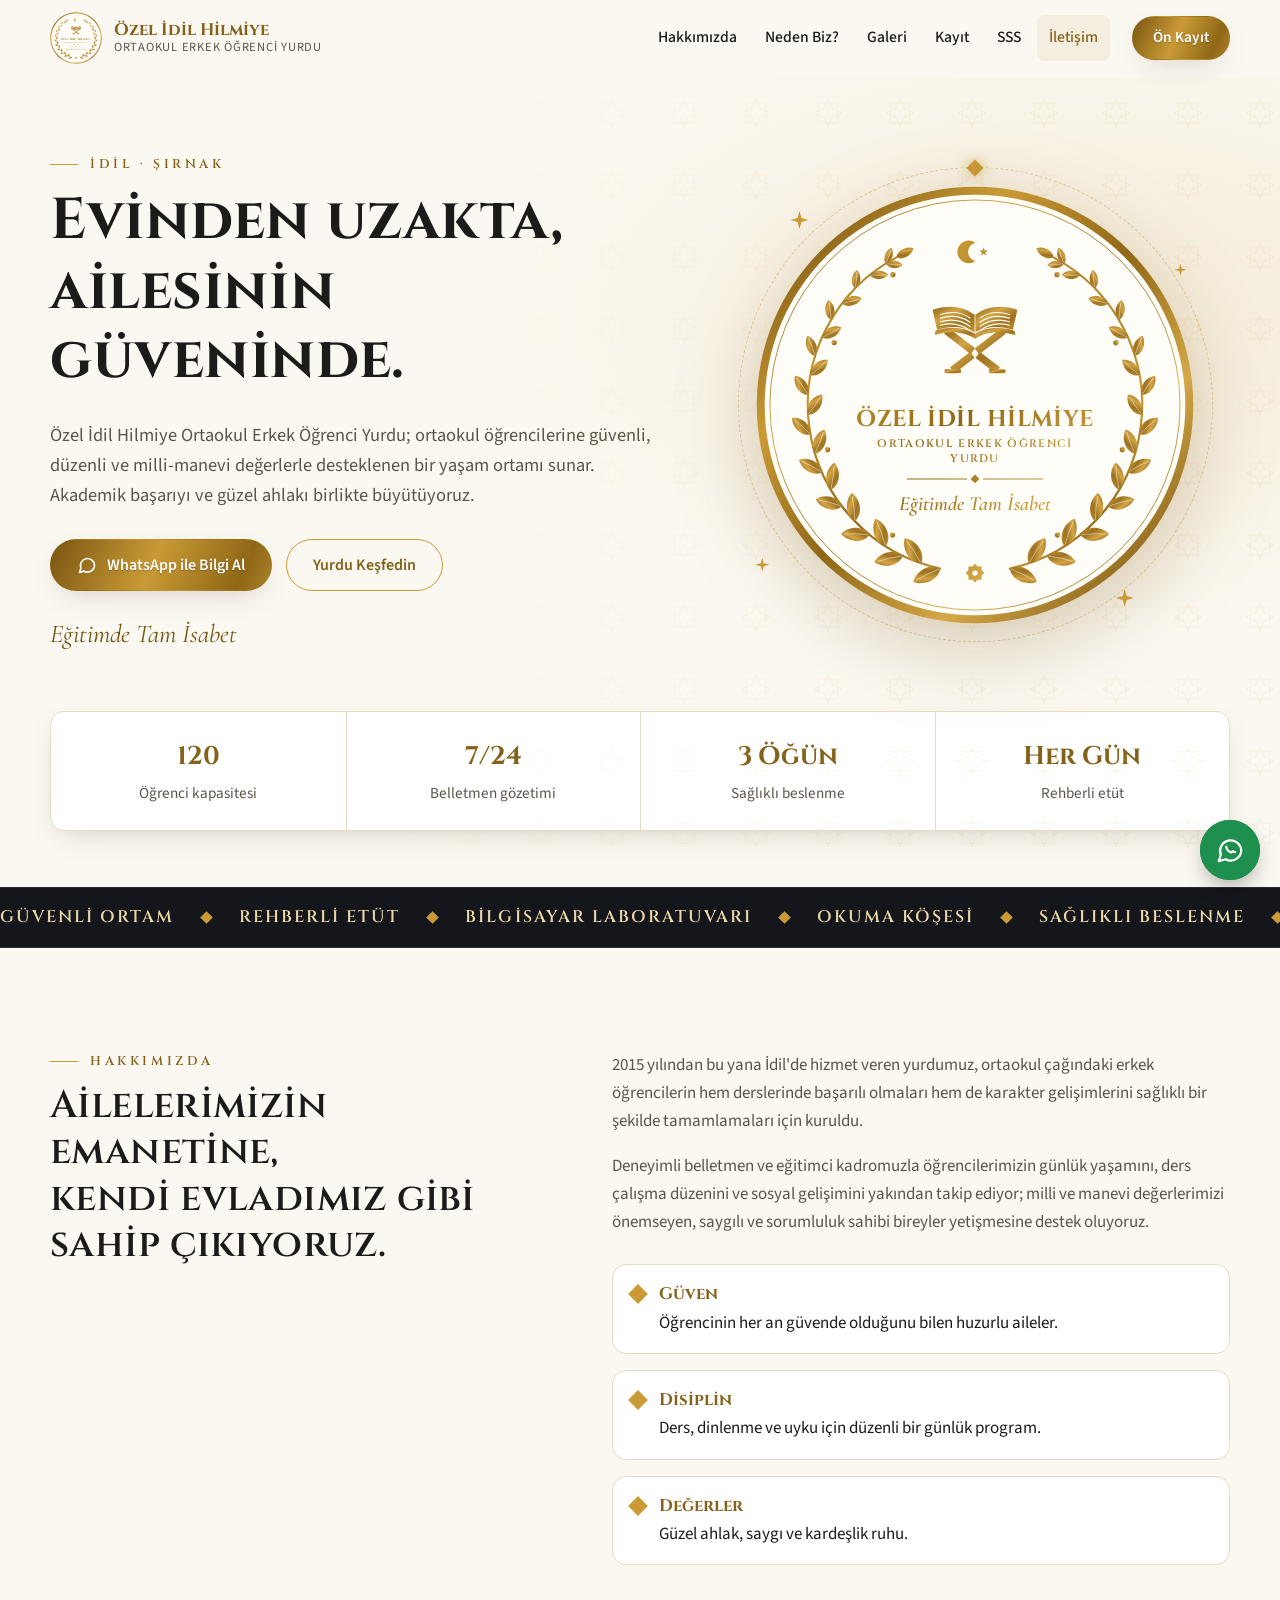
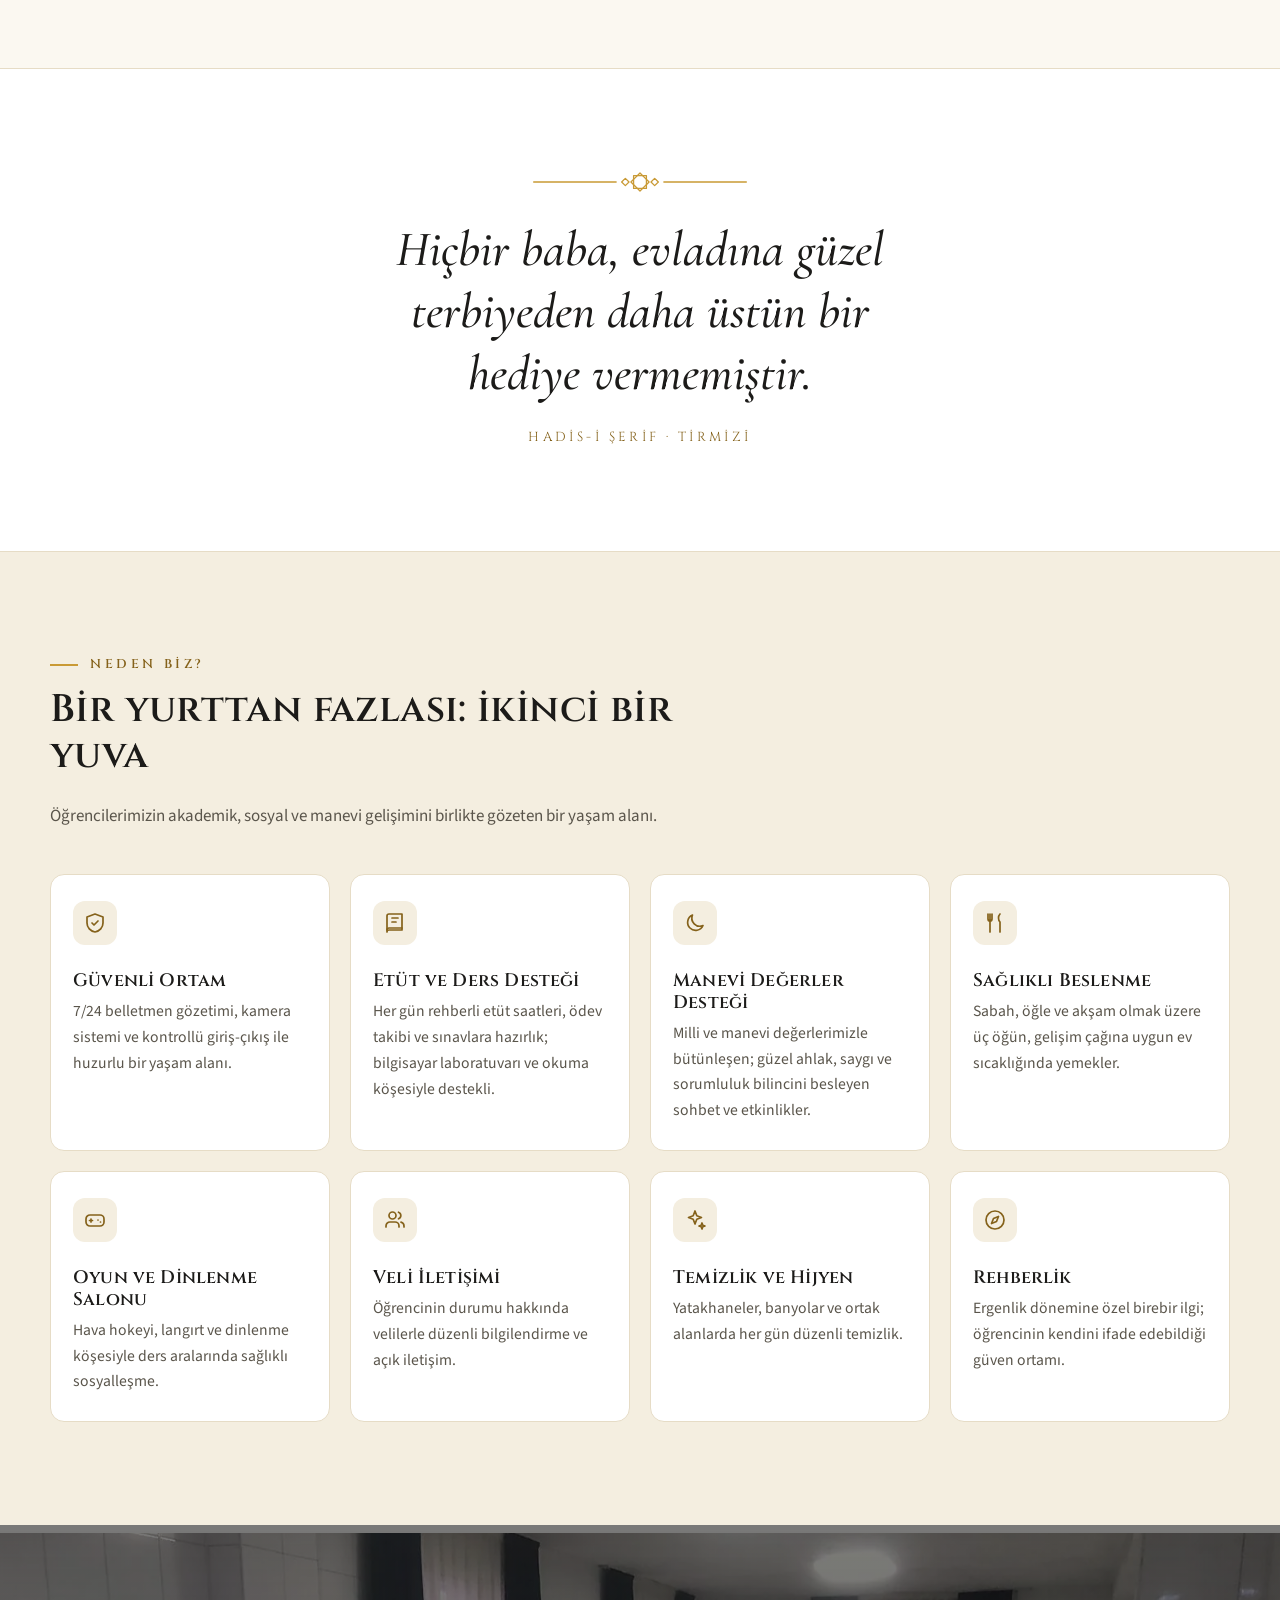
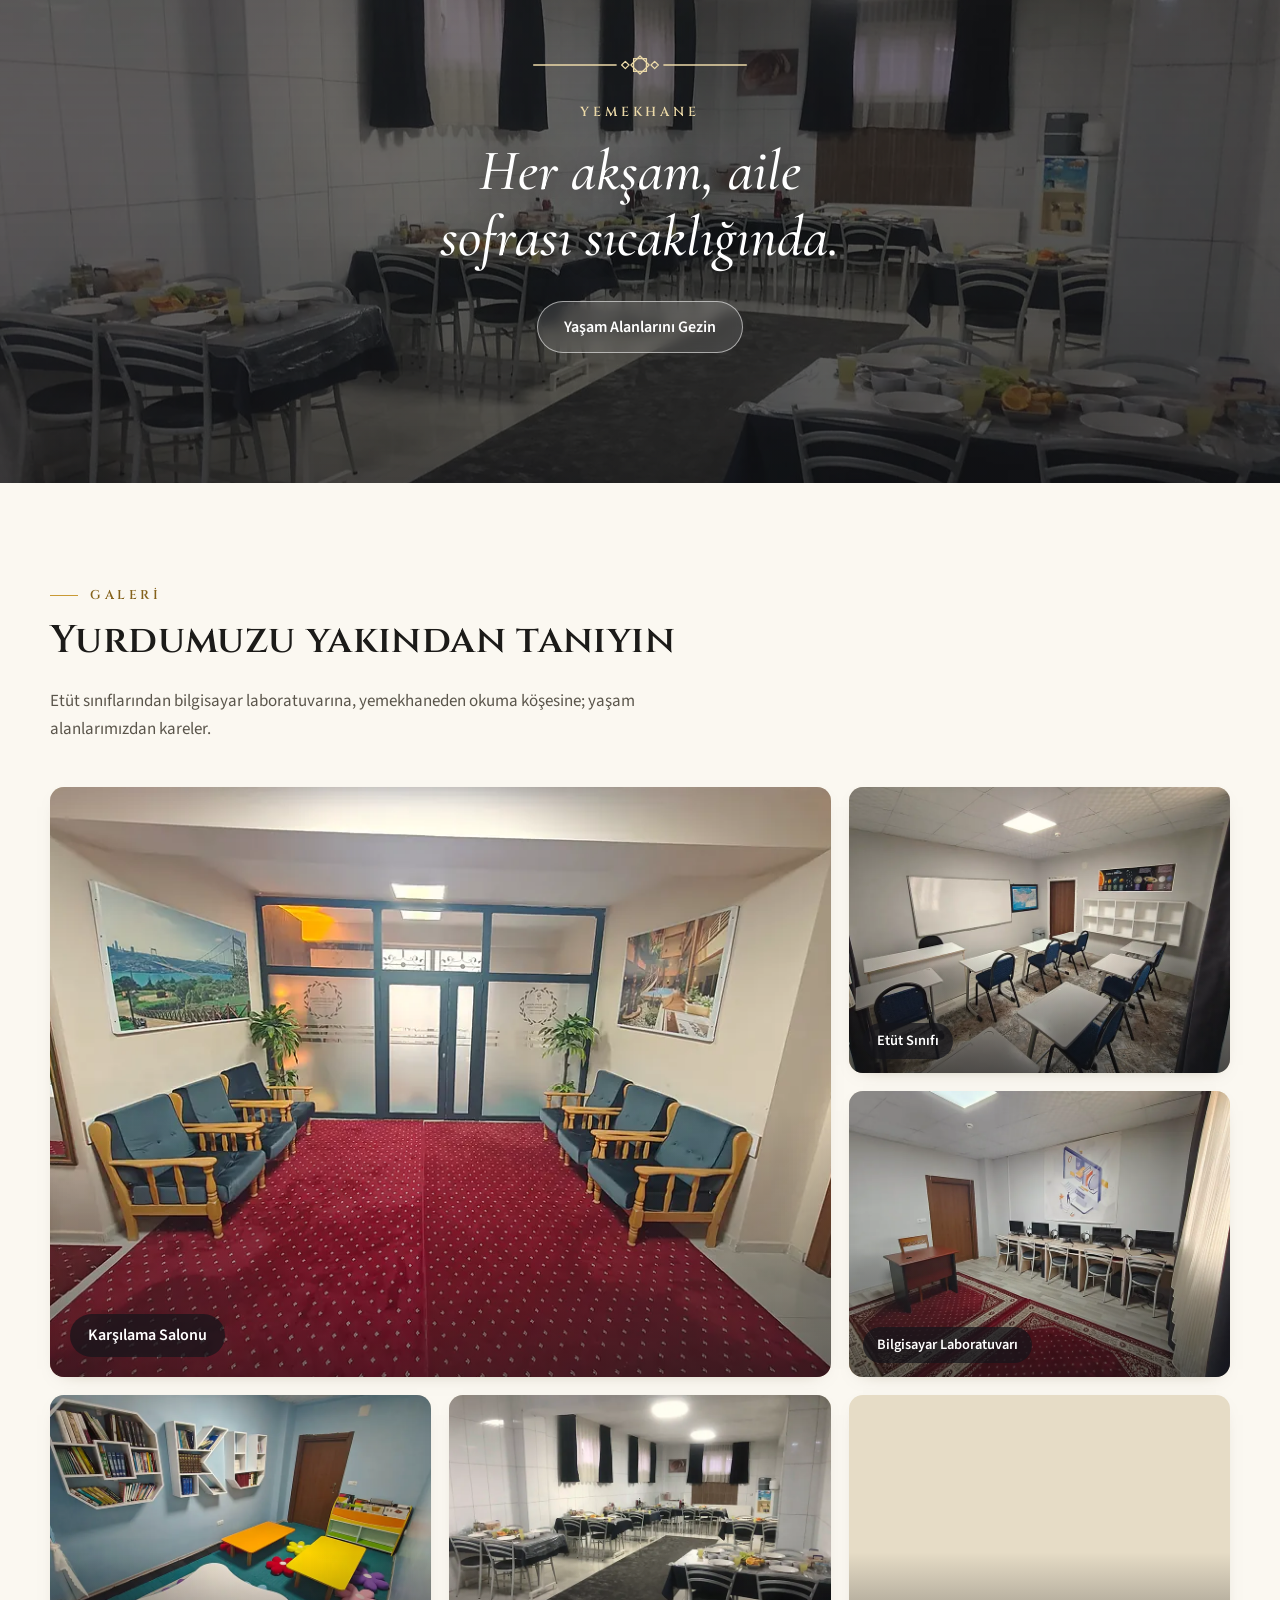
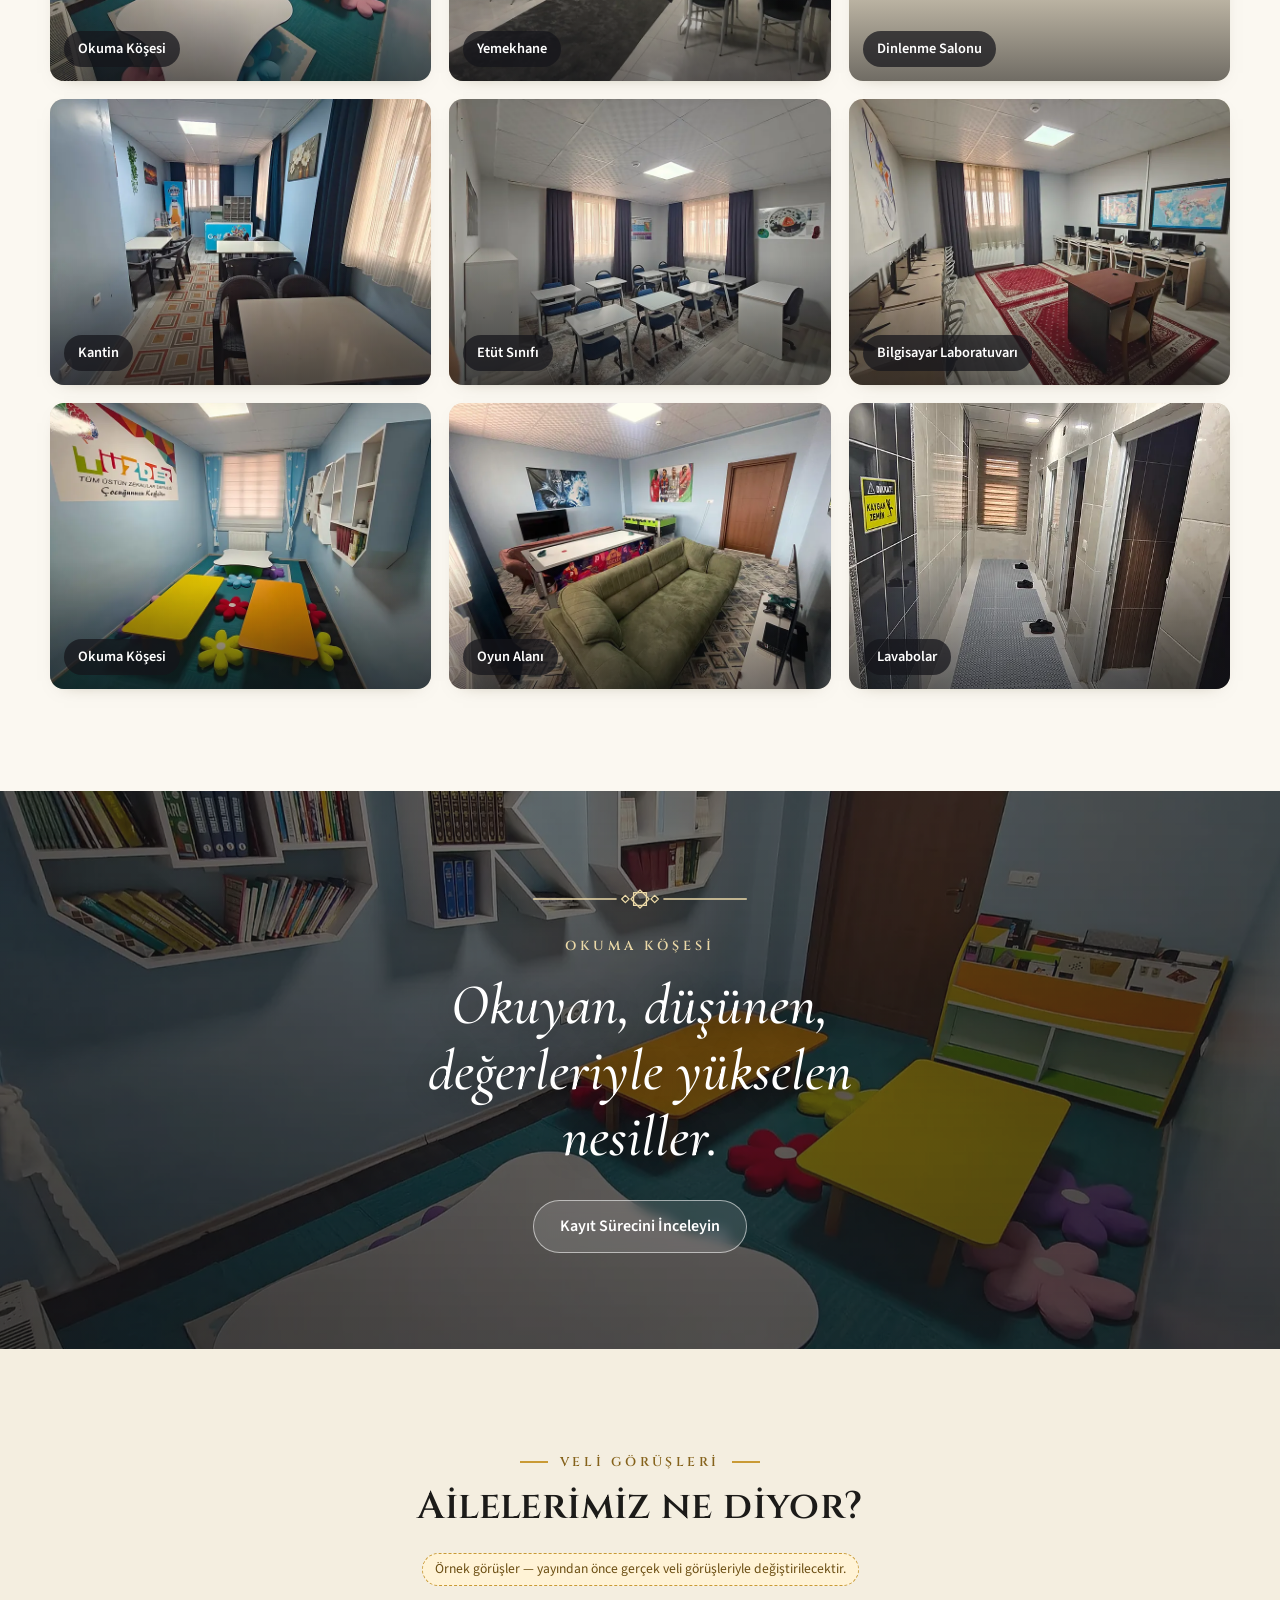
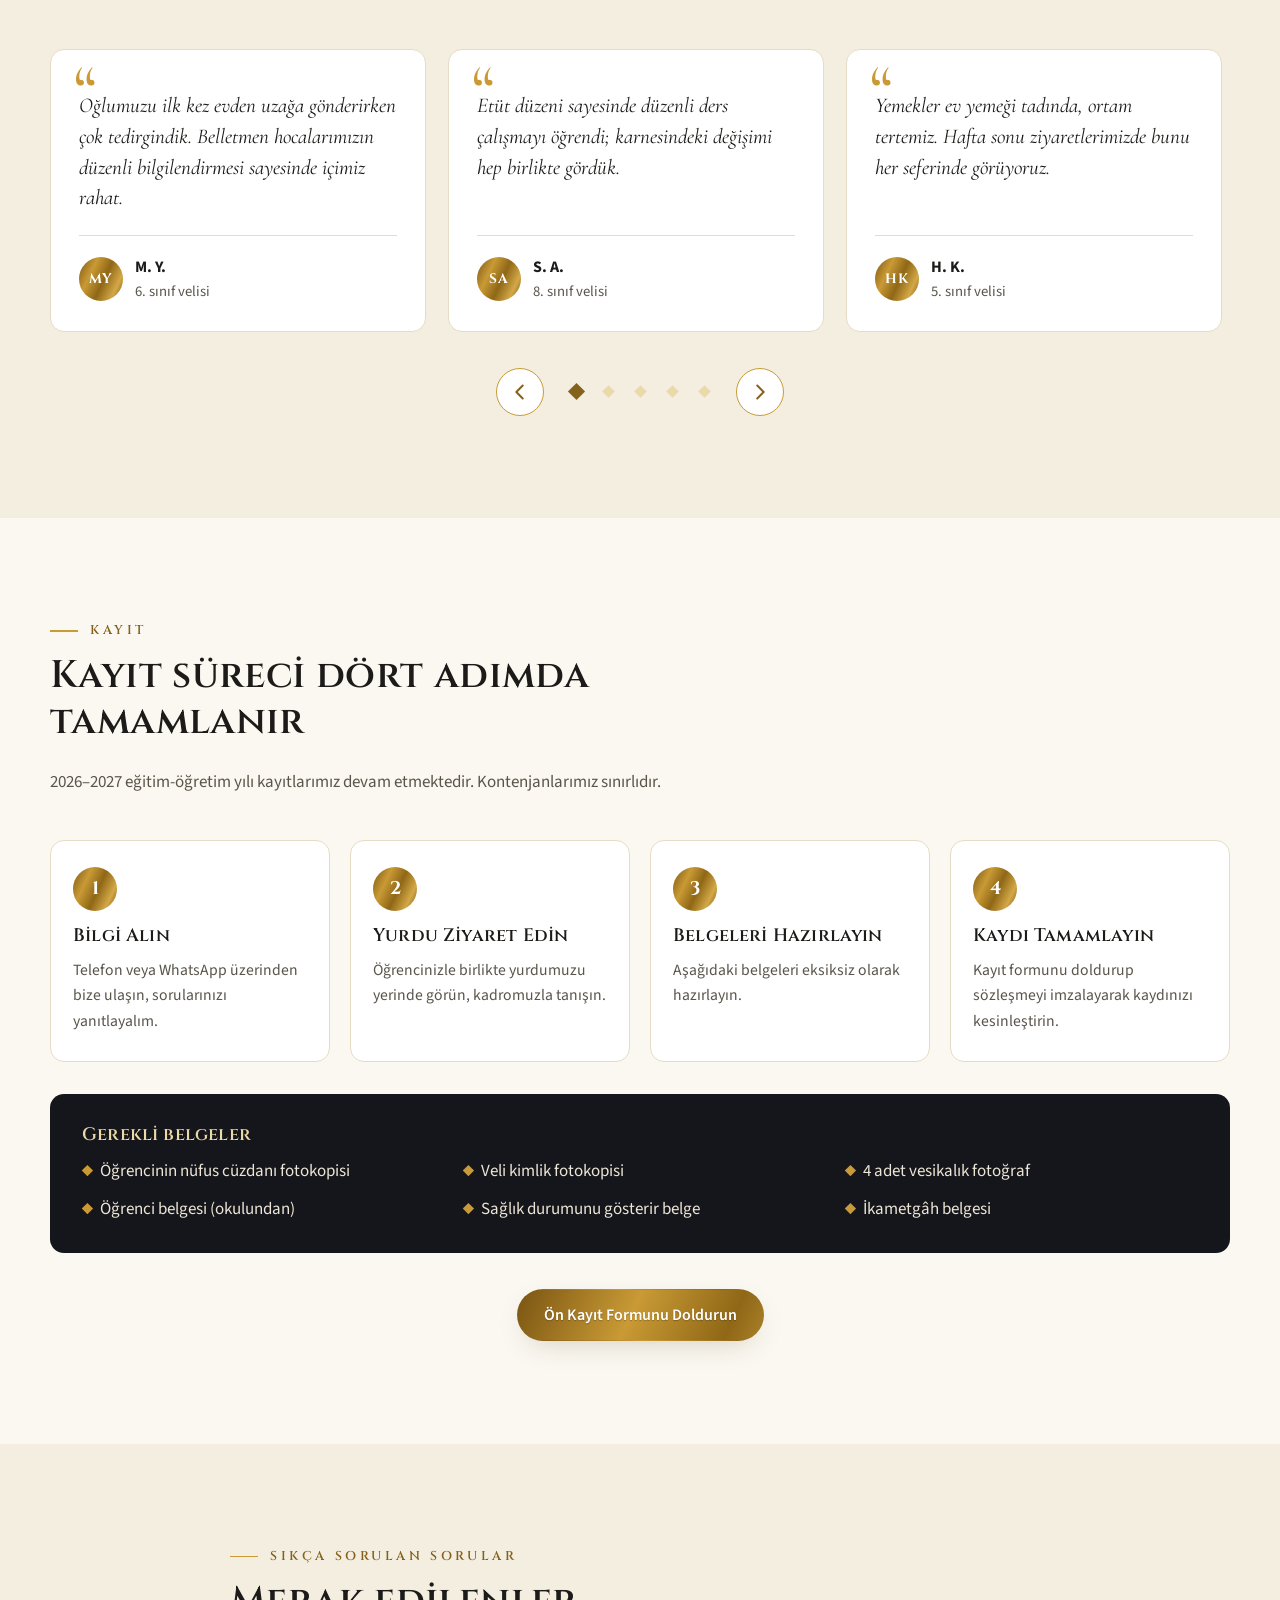
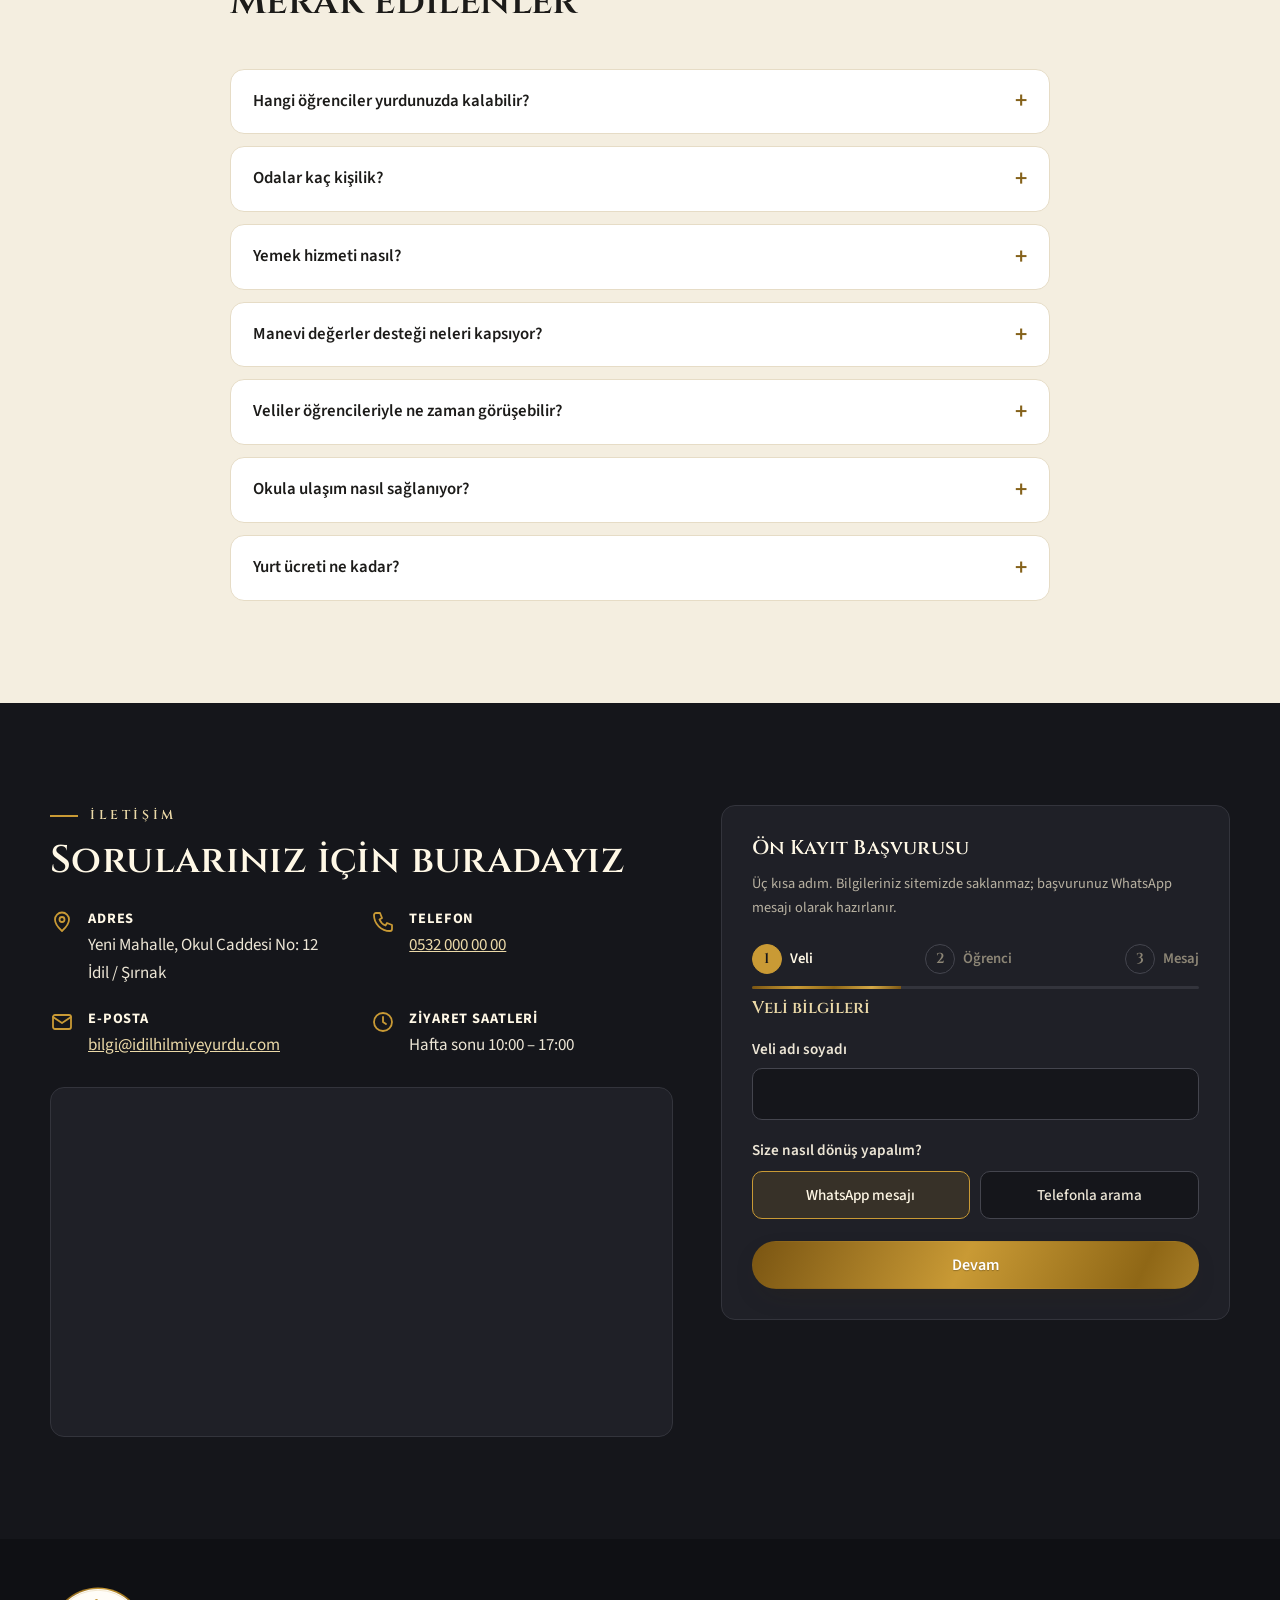
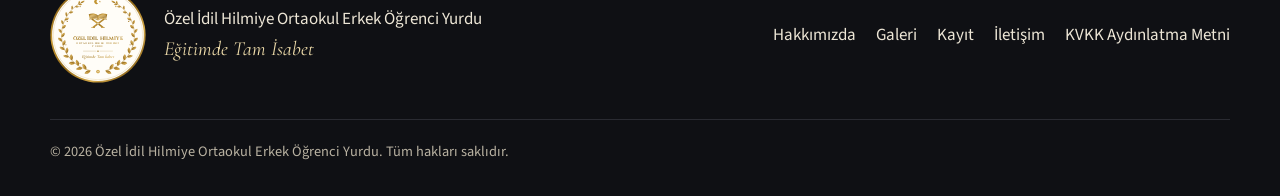
==== commit 97243275: "Açılış animasyonu: logo küçükten büyüyerek gelir (~3 sn) - Logo 0.06 ölçekten büyür, altın hale ve ı" ====
--- a/index.html
+++ b/index.html
@@ -22,9 +22,9 @@
   <script>
     // Açılış animasyonu yalnızca ilk ziyarette ve hareket azaltma kapalıysa gösterilir
     try {
-      if (!localStorage.getItem("ih-intro") && !matchMedia("(prefers-reduced-motion: reduce)").matches) {
+      if (!localStorage.getItem("ih-intro-2") && !matchMedia("(prefers-reduced-motion: reduce)").matches) {
         document.documentElement.classList.add("intro");
-        localStorage.setItem("ih-intro", "1");
+        localStorage.setItem("ih-intro-2", "1");
       }
     } catch (e) {}
   </script>
--- a/css/style.css
+++ b/css/style.css
@@ -545,21 +545,45 @@
 .btn-ghost { background: transparent; color: #EDE6D6; border-color: #44454E; }
 .btn-ghost:hover { border-color: var(--gold-bright); color: #fff; }
 
-/* Açılış ekranı (yalnızca ilk ziyaret) */
+/* Açılış ekranı (yalnızca ilk ziyaret, toplam ~3 sn):
+   0–2 sn logo küçükten büyür · 1.7–2.5 sn ışık geçer · 2.4–3 sn ekran açılır */
 .intro-screen { display: none; }
 .intro .intro-screen {
+  --intro-size: min(240px, 62vw);
   display: grid; place-items: center; position: fixed; inset: 0; z-index: 300;
   background: radial-gradient(600px 400px at 50% 50%, #FFFDF6, var(--ivory));
-  animation: introOut .7s 1.5s cubic-bezier(.7,0,.3,1) forwards;
-}
-.intro .intro-screen img { width: 180px; height: 180px; animation: introLogo 1.2s cubic-bezier(.2,.7,.2,1) both; filter: drop-shadow(0 18px 30px rgba(122,85,18,.3)); }
+  animation: introFallback .5s 4s ease forwards;
+  cursor: pointer;
+}
+.intro.intro-go .intro-screen { animation: introOut .6s 2.4s cubic-bezier(.7,0,.3,1) forwards; }
+.intro .intro-screen::before { /* logonun arkasında açılan altın hale */
+  content: ""; position: absolute; width: calc(var(--intro-size) * 1.9); aspect-ratio: 1; border-radius: 50%;
+  background: radial-gradient(circle, rgba(255,214,120,.5), rgba(255,214,120,0) 62%);
+  opacity: 0;
+}
+.intro-go .intro-screen::before { animation: introGlow 2s cubic-bezier(.2,.7,.2,1) both; }
+.intro .intro-screen img {
+  position: relative; width: var(--intro-size); height: var(--intro-size);
+  filter: drop-shadow(0 18px 30px rgba(122,85,18,.3));
+  opacity: 0;
+}
+.intro-go .intro-screen img { animation: introLogo 2s linear both; }
 .intro .intro-screen::after { /* logonun üzerinden geçen ışık */
-  content: ""; position: absolute; width: 180px; height: 180px; border-radius: 50%;
-  background: linear-gradient(110deg, transparent 35%, rgba(255,255,255,.75) 50%, transparent 65%) no-repeat;
-  background-size: 250% 100%; background-position: 150% 0; animation: introShine 1.1s .5s ease forwards;
-}
-@keyframes introLogo { from { opacity: 0; transform: scale(.82); } to { opacity: 1; transform: none; } }
+  content: ""; position: absolute; width: var(--intro-size); height: var(--intro-size); border-radius: 50%;
+  background: linear-gradient(110deg, transparent 35%, rgba(255,255,255,.8) 50%, transparent 65%) no-repeat;
+  background-size: 250% 100%; background-position: 150% 0;
+}
+.intro-go .intro-screen::after { animation: introShine .8s 1.7s ease forwards; }
+.intro-skip .intro-screen { animation: introOut .35s ease forwards !important; }
+@keyframes introLogo { /* yumuşak, eşit hızda büyüme; sonda hafif taşıp yerine oturur */
+  0% { opacity: 0; transform: scale(.06); animation-timing-function: cubic-bezier(.4,.1,.35,1); }
+  15% { opacity: 1; }
+  78% { transform: scale(1.05); animation-timing-function: ease-in-out; }
+  100% { opacity: 1; transform: scale(1); }
+}
+@keyframes introGlow { from { opacity: 0; transform: scale(.2); } to { opacity: 1; transform: none; } }
 @keyframes introShine { to { background-position: -150% 0; } }
+@keyframes introFallback { to { opacity: 0; visibility: hidden; } }
 @keyframes introOut { to { opacity: 0; visibility: hidden; transform: scale(1.04); } }
 
 /* Galeri imleci (yalnızca fareli cihazlar) */
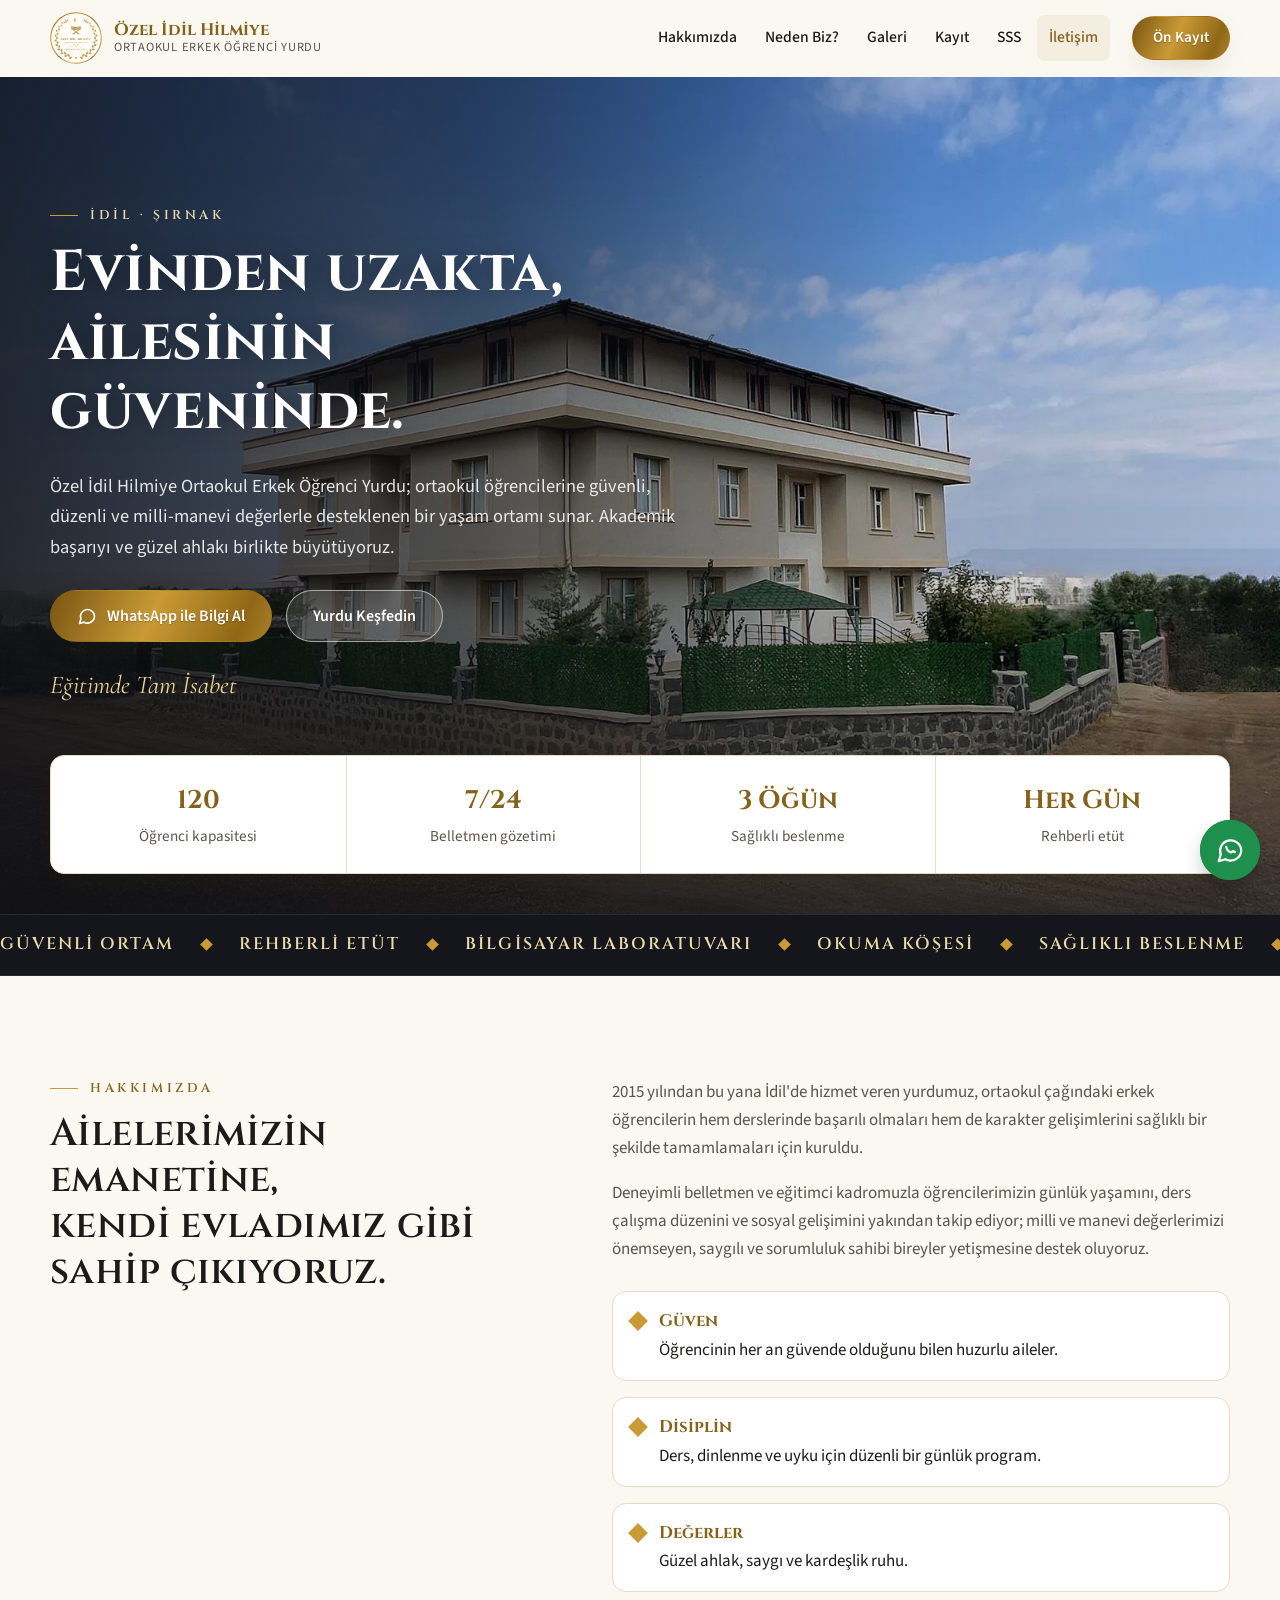
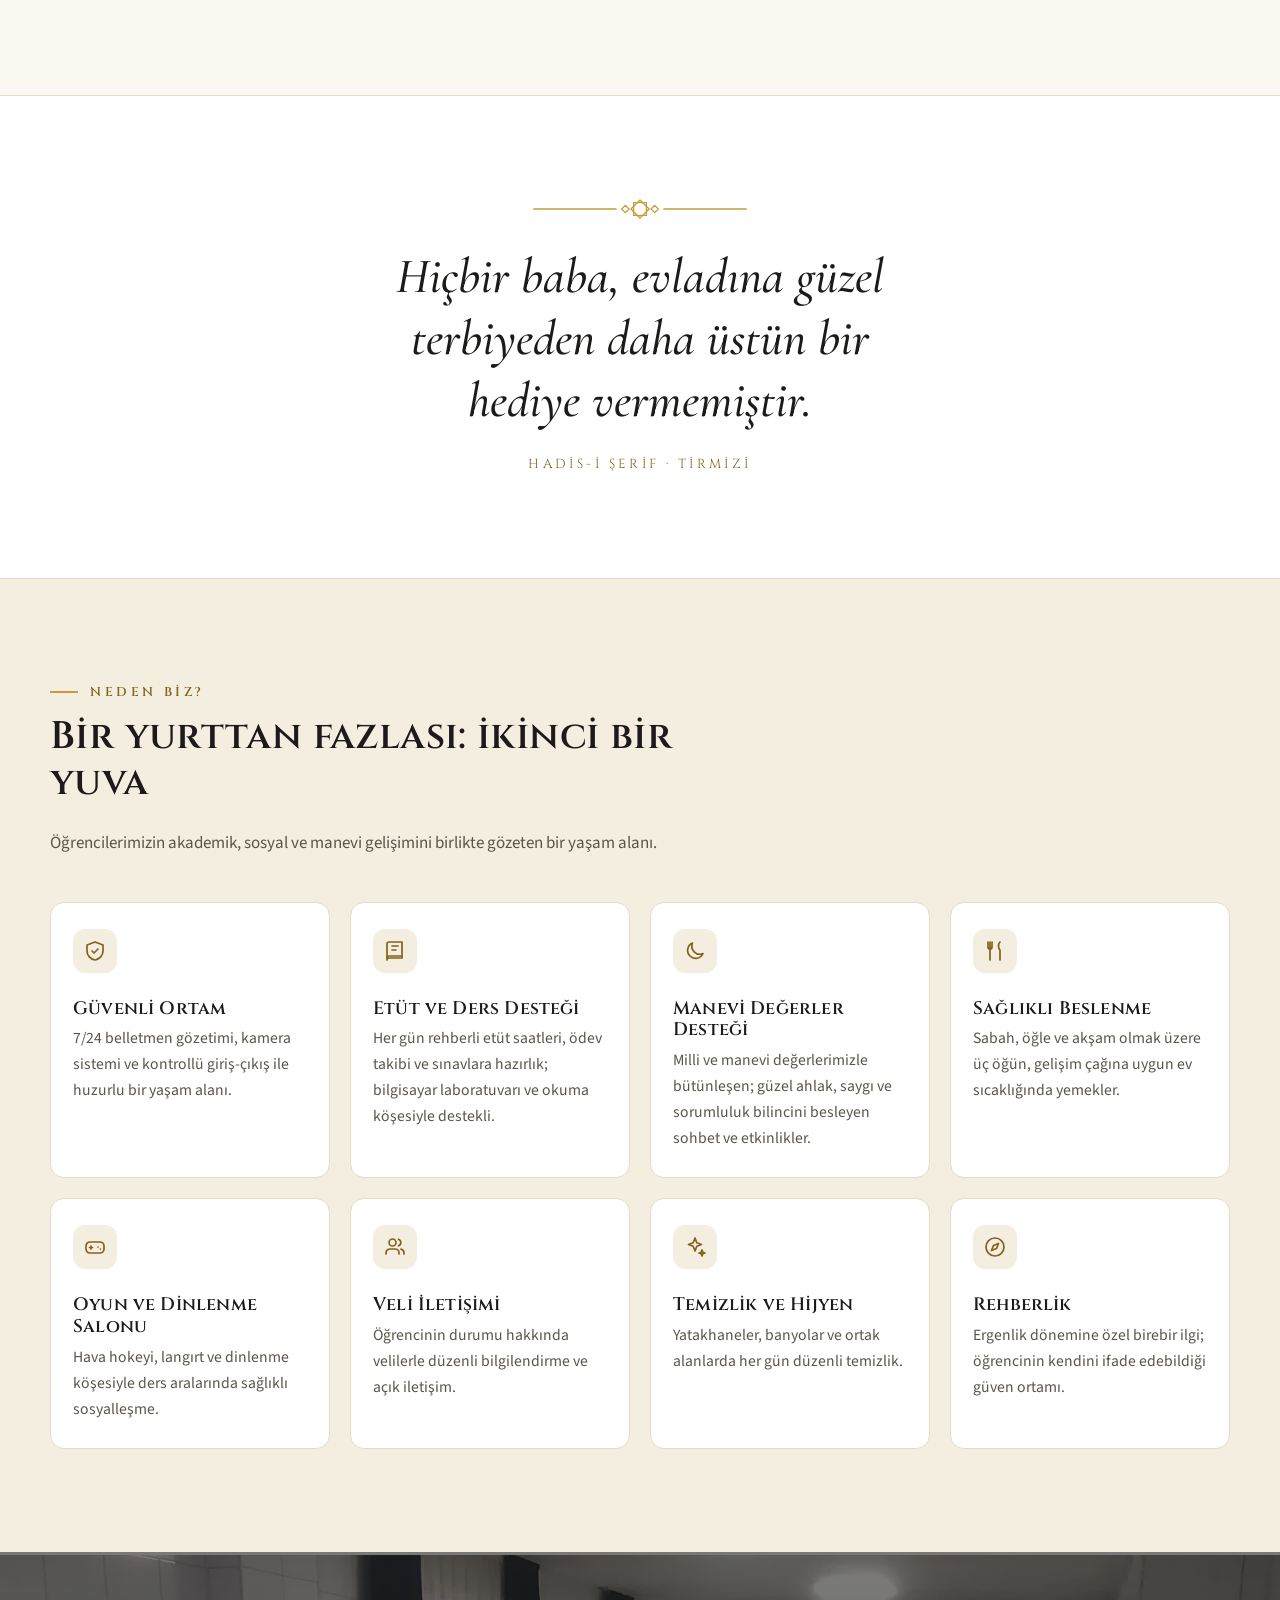
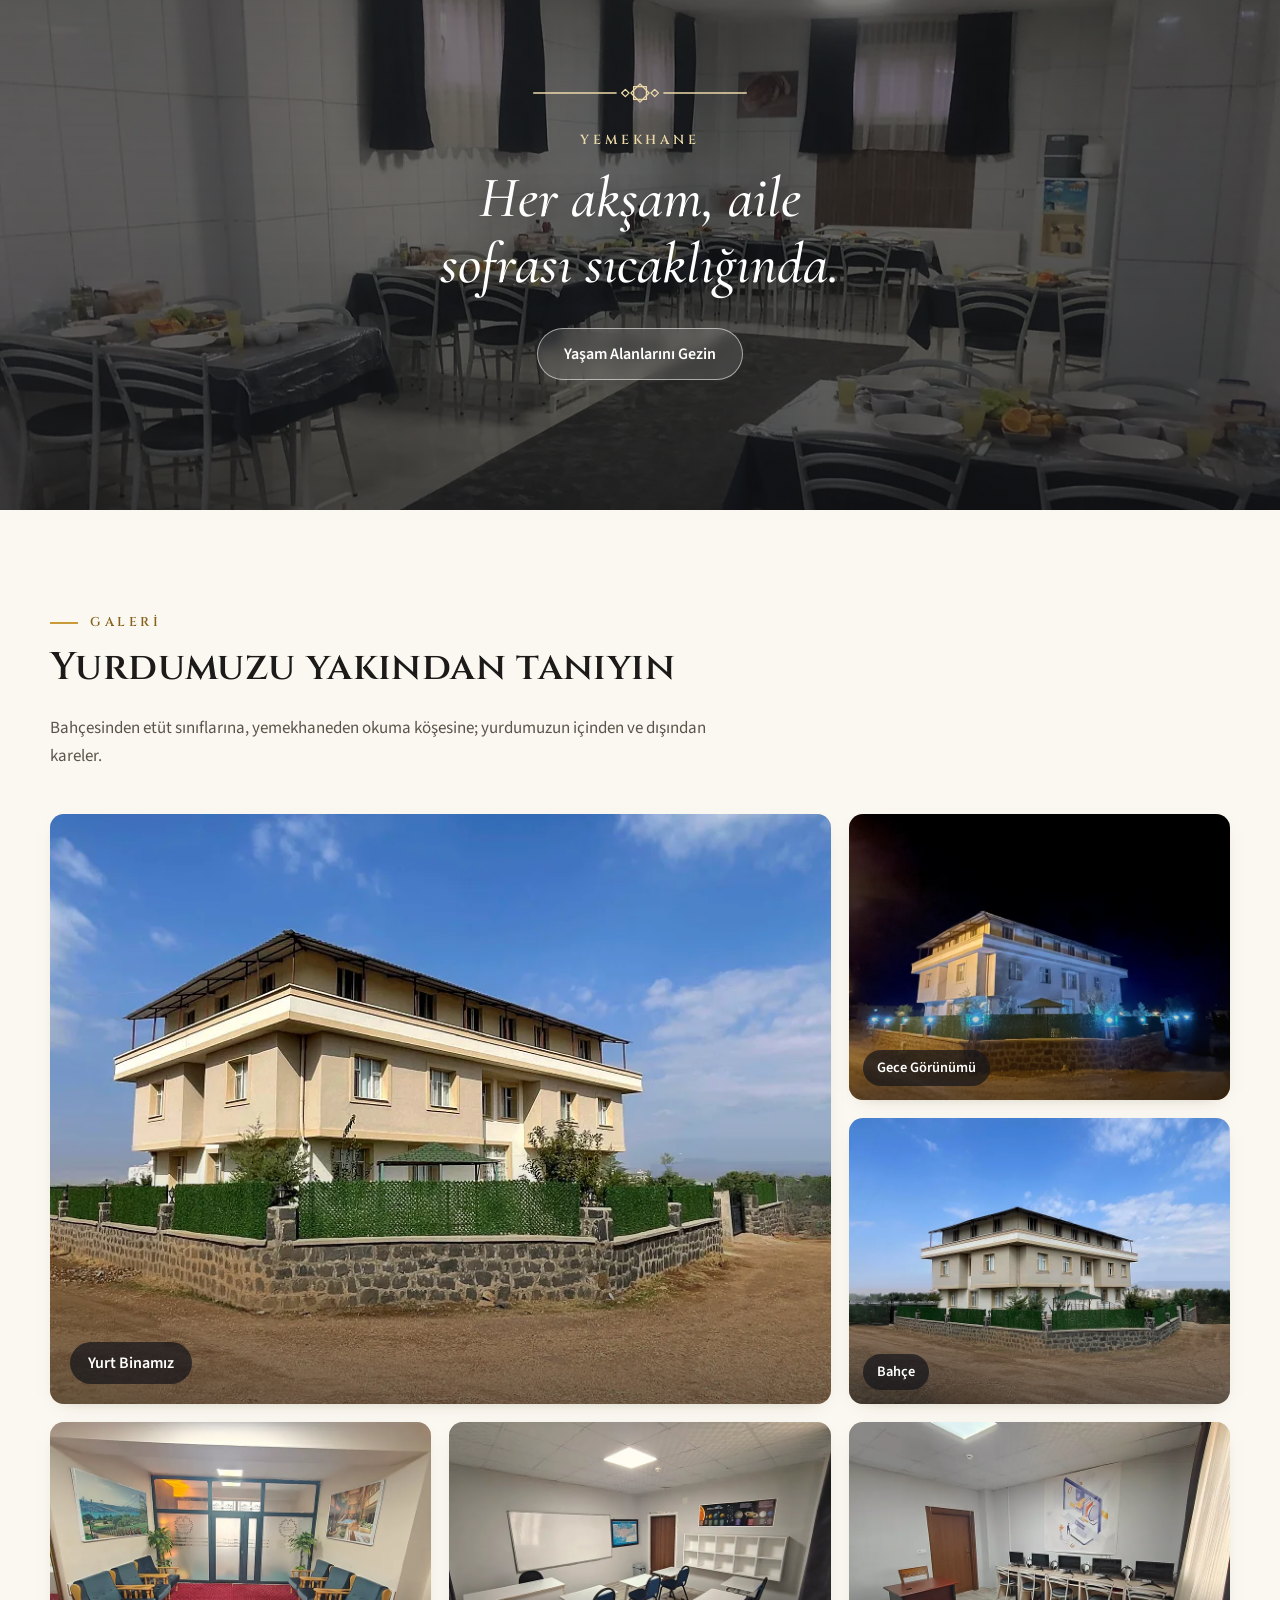
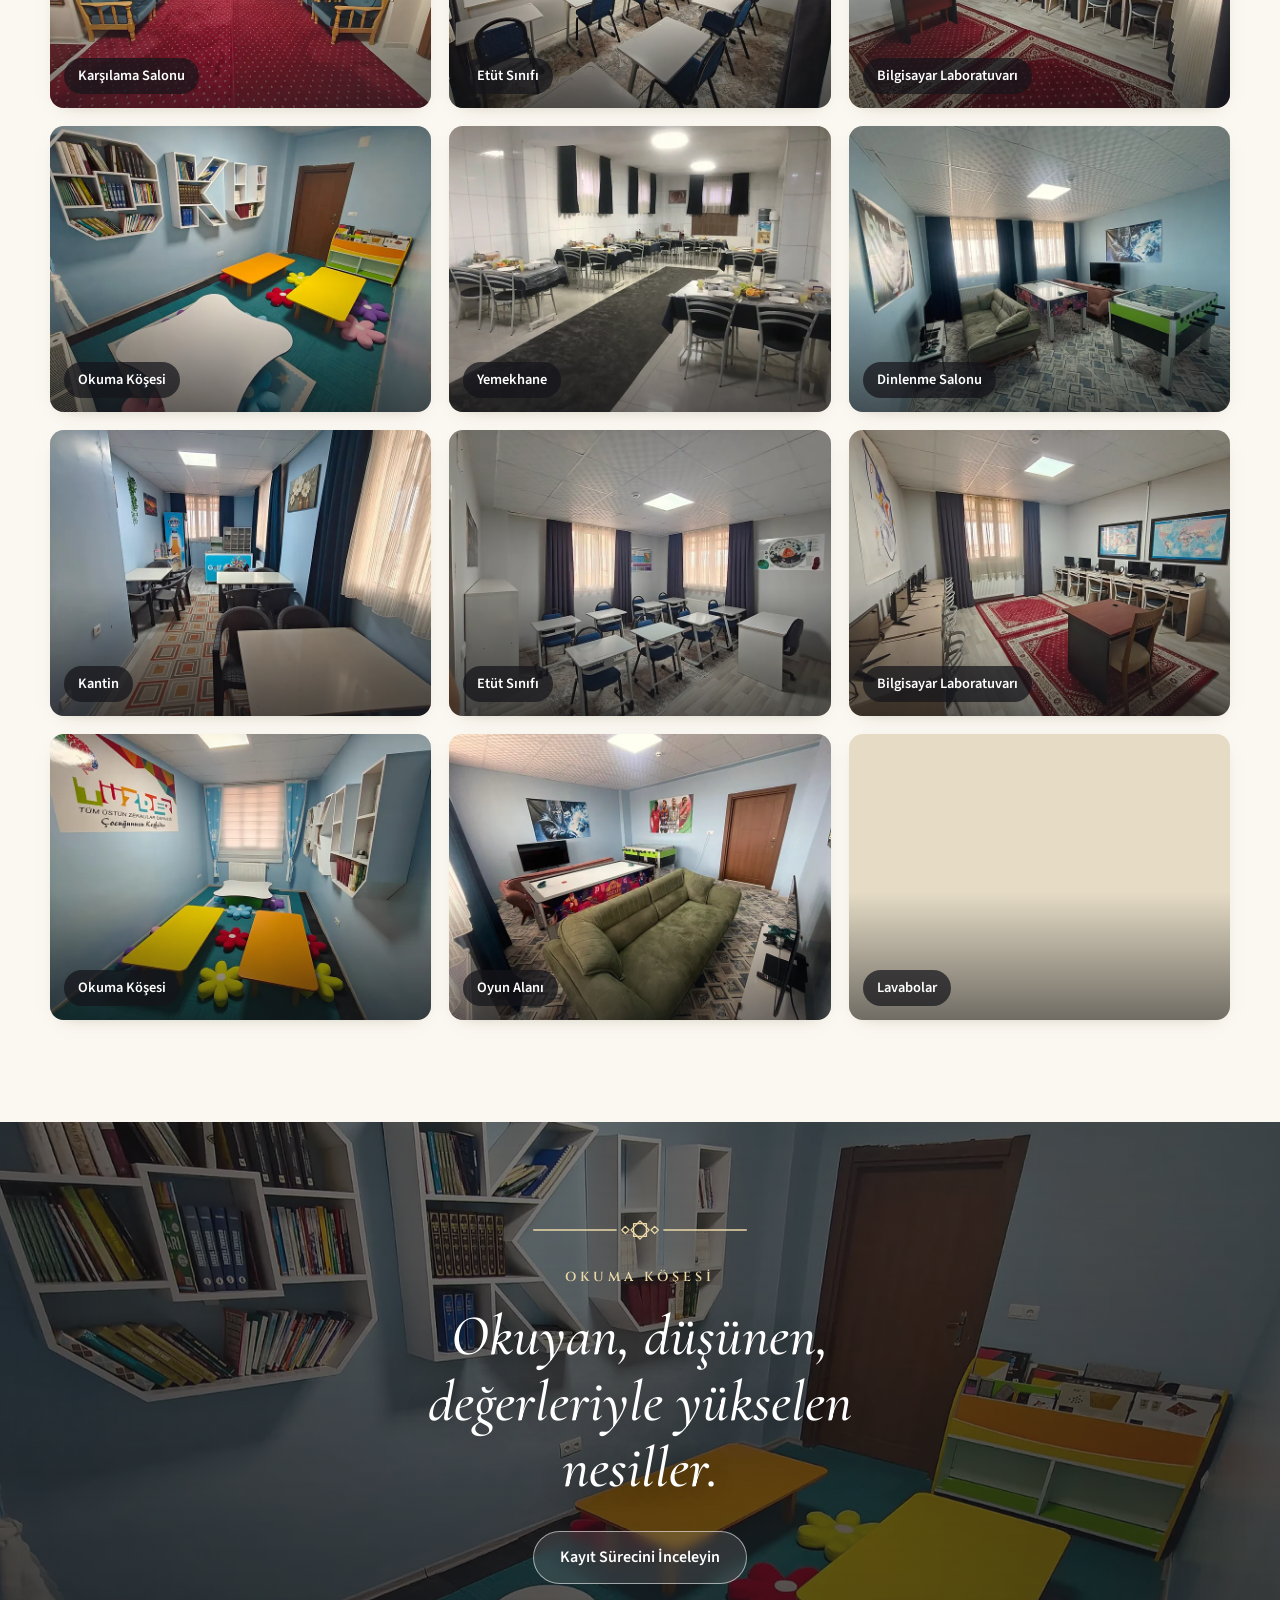
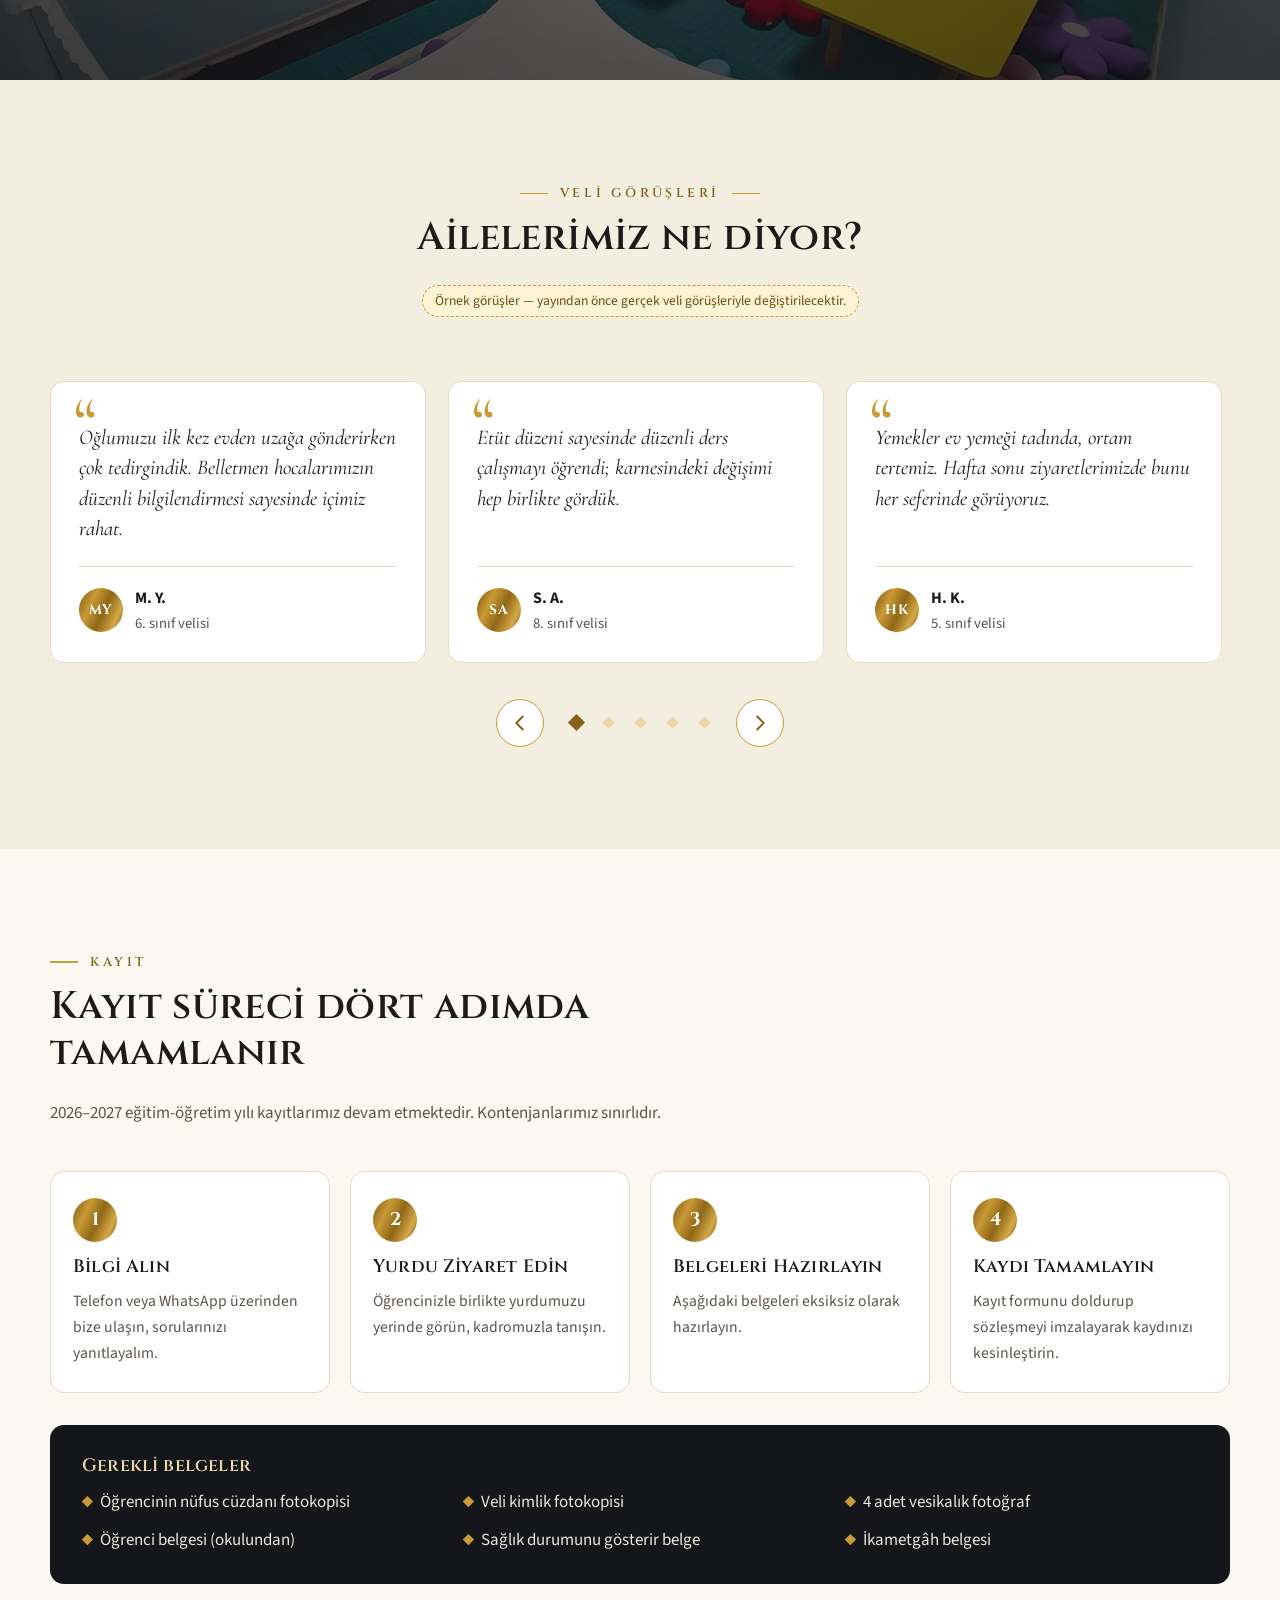
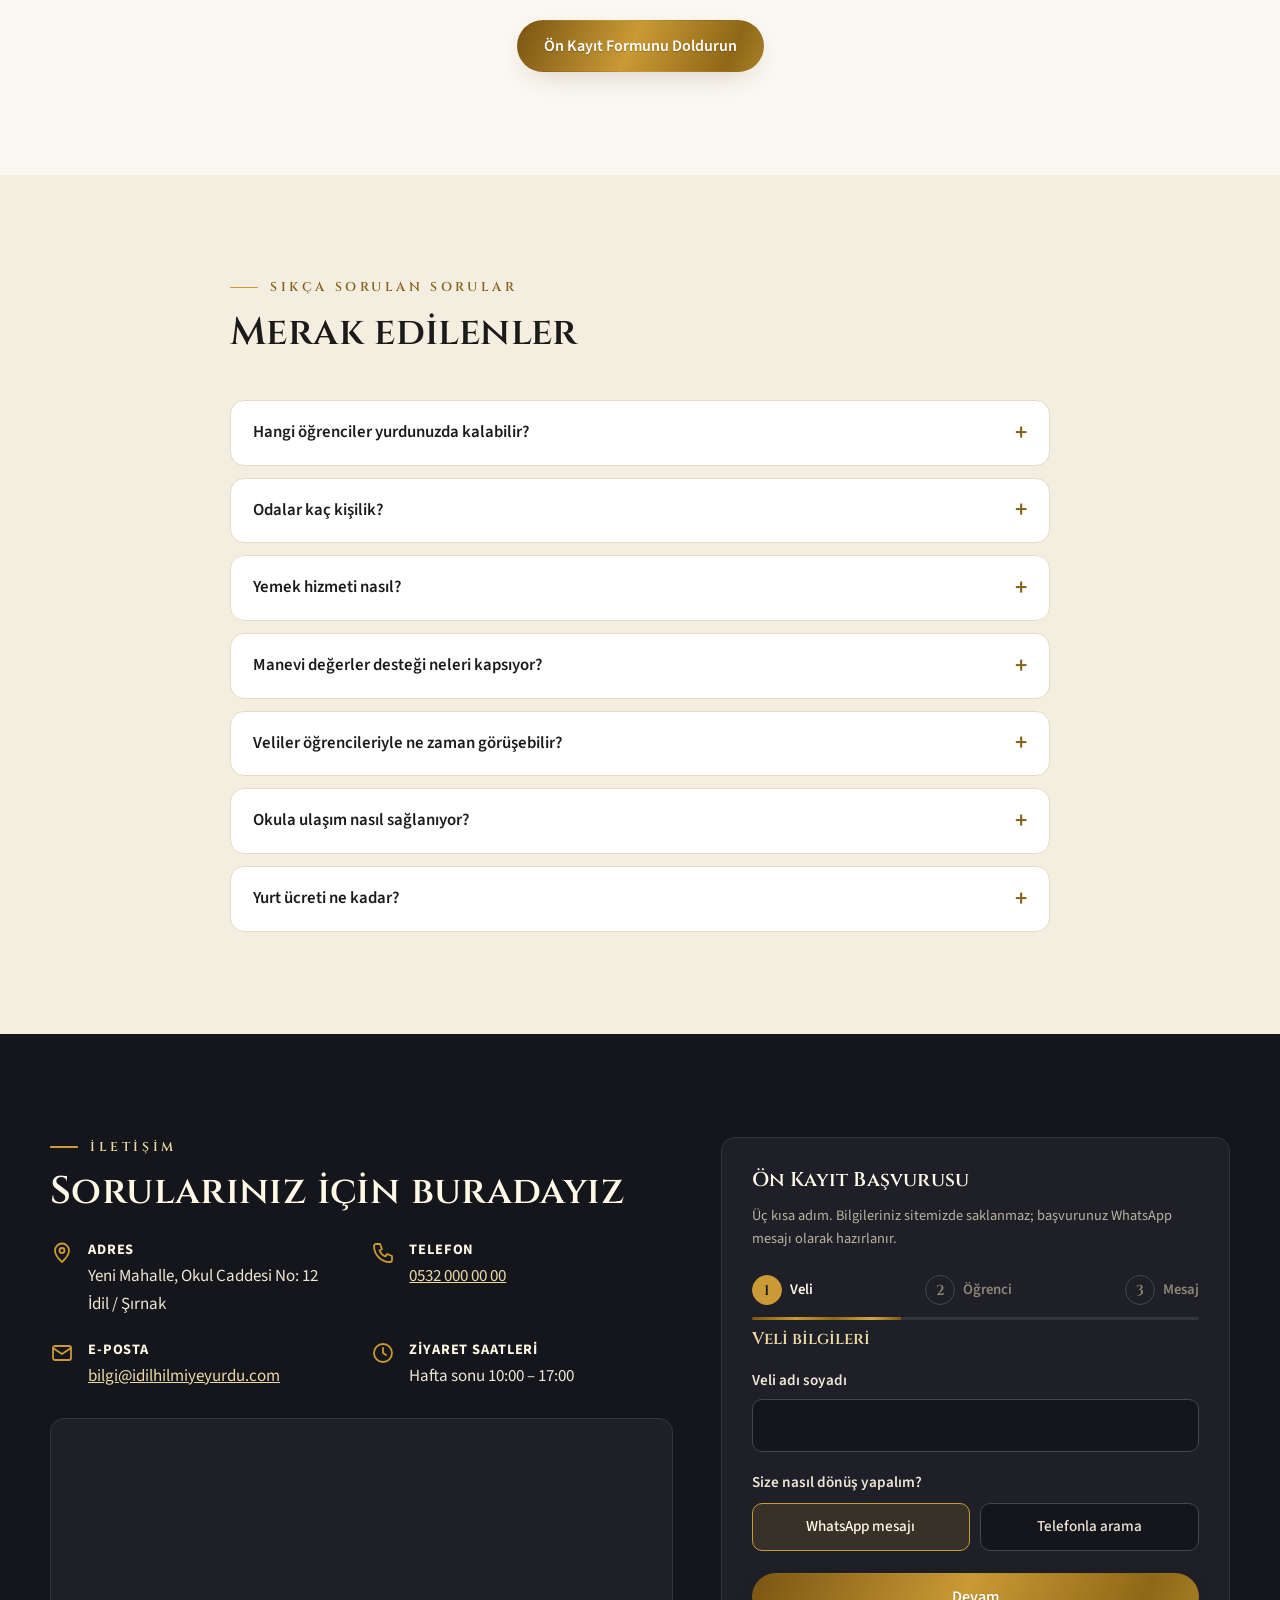
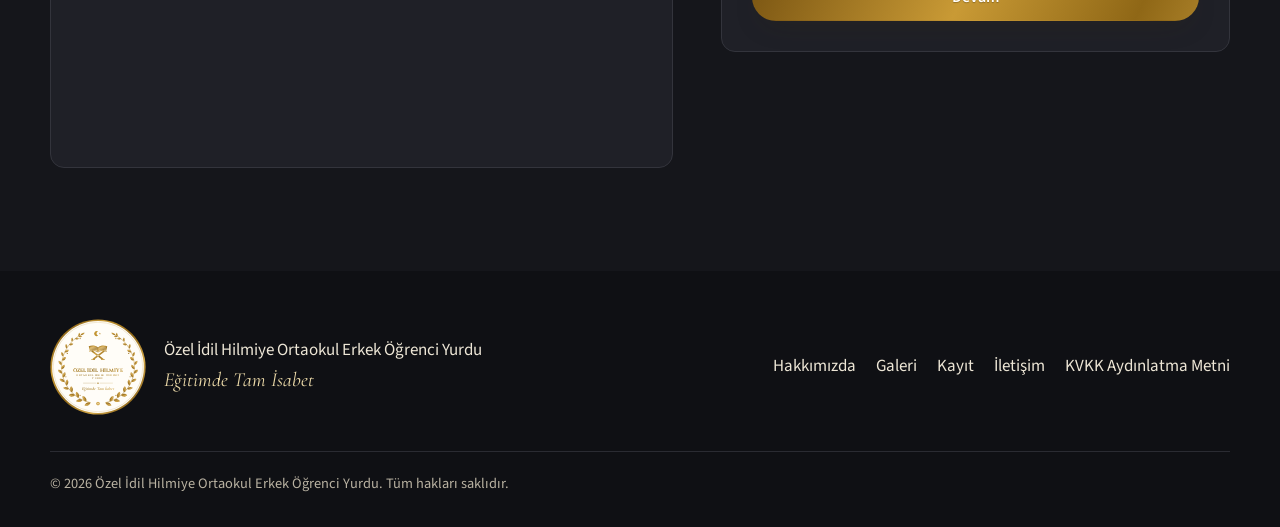
==== commit 73db7fbf: "Dış cephe fotoğrafları: rötuşlu hero ve galeri Hero tam genişlikte yurt fotoğrafına çevrildi; galeri" ====
--- a/index.html
+++ b/index.html
@@ -12,7 +12,7 @@
 
   <meta property="og:title" content="Özel İdil Hilmiye Ortaokul Erkek Öğrenci Yurdu">
   <meta property="og:description" content="Eğitimde Tam İsabet — İdil, Şırnak">
-  <meta property="og:image" content="assets/logo.png">
+  <meta property="og:image" content="assets/img/dis-cephe-2.jpg">
   <link rel="icon" href="assets/favicon.svg" type="image/svg+xml">
   <link rel="apple-touch-icon" href="assets/apple-touch-icon.png">
   <link rel="preconnect" href="https://fonts.googleapis.com">
@@ -67,7 +67,11 @@
 
     <!-- ========== GİRİŞ ========== -->
     <section class="hero">
-      <div class="container hero-grid">
+      <picture class="hero-bg">
+        <source type="image/webp" srcset="assets/img/dis-cephe-2-800.webp 800w, assets/img/dis-cephe-2.webp 1600w" sizes="100vw">
+        <img src="assets/img/dis-cephe-2.jpg" srcset="assets/img/dis-cephe-2-800.jpg 800w, assets/img/dis-cephe-2.jpg 1600w" sizes="100vw" alt="Taş duvar ve yeşil çitle çevrili, bahçeli üç katlı yurt binası" width="1600" height="1200" fetchpriority="high" decoding="async">
+      </picture>
+      <div class="container hero-inner">
         <div class="hero-text">
           <p class="eyebrow">İdil · Şırnak</p>
           <h1>Evinden uzakta,<br>ailesinin güveninde.</h1>
@@ -77,16 +81,9 @@
               <svg aria-hidden="true" viewBox="0 0 24 24"><path d="M21 12a8.5 8.5 0 0 1-12.6 7.4L3 21l1.6-5.2A8.5 8.5 0 1 1 21 12z"/></svg>
               WhatsApp ile Bilgi Al
             </a>
-            <a class="btn btn-outline" href="#galeri">Yurdu Keşfedin</a>
+            <a class="btn btn-light" href="#galeri">Yurdu Keşfedin</a>
           </div>
           <p class="hero-slogan">Eğitimde Tam İsabet</p>
-        </div>
-        <div class="hero-visual" aria-hidden="true">
-          <div class="hero-medallion">
-            <span class="hero-ring"></span>
-            <img src="assets/logo.svg" alt="" width="440" height="440">
-            <span class="sparkle s1"></span><span class="sparkle s2"></span><span class="sparkle s3"></span><span class="sparkle s4"></span>
-          </div>
         </div>
       </div>
 
@@ -211,14 +208,41 @@
         <div class="section-head">
           <p class="eyebrow">Galeri</p>
           <h2>Yurdumuzu yakından tanıyın</h2>
-          <p>Etüt sınıflarından bilgisayar laboratuvarına, yemekhaneden okuma köşesine; yaşam alanlarımızdan kareler.</p>
+          <p>Bahçesinden etüt sınıflarına, yemekhaneden okuma köşesine; yurdumuzun içinden ve dışından kareler.</p>
         </div>
         <ul class="gallery">
           <li class="gallery-feature">
+            <button type="button" class="zoomable" data-full="assets/img/dis-cephe-1.jpg" data-caption="Yurt binası ve bahçe duvarı">
+              <picture>
+                <source type="image/webp" srcset="assets/img/dis-cephe-1-800.webp 800w, assets/img/dis-cephe-1.webp 1600w" sizes="(max-width: 960px) 100vw, 780px">
+                <img src="assets/img/dis-cephe-1-800.jpg" srcset="assets/img/dis-cephe-1-800.jpg 800w, assets/img/dis-cephe-1.jpg 1600w" sizes="(max-width: 960px) 100vw, 780px" alt="Açık mavi gökyüzü altında, taş duvar ve yeşil çitle çevrili bahçeli üç katlı yurt binası" width="1600" height="1200" loading="lazy" decoding="async">
+              </picture>
+              <span class="gallery-label">Yurt Binamız</span>
+            </button>
+          </li>
+          <li>
+            <button type="button" class="zoomable" data-full="assets/img/dis-cephe-gece.jpg" data-caption="Yurdumuzun gece görünümü">
+              <picture>
+                <source type="image/webp" srcset="assets/img/dis-cephe-gece-800.webp 800w, assets/img/dis-cephe-gece.webp 1600w" sizes="(max-width: 640px) 100vw, (max-width: 960px) 50vw, 390px">
+                <img src="assets/img/dis-cephe-gece-800.jpg" srcset="assets/img/dis-cephe-gece-800.jpg 800w, assets/img/dis-cephe-gece.jpg 1600w" sizes="(max-width: 640px) 100vw, (max-width: 960px) 50vw, 390px" alt="Gece aydınlatılmış yurt binası; bahçe duvarı boyunca mavi ışıklı aplikler" width="1600" height="1200" loading="lazy" decoding="async">
+              </picture>
+              <span class="gallery-label">Gece Görünümü</span>
+            </button>
+          </li>
+          <li>
+            <button type="button" class="zoomable" data-full="assets/img/dis-cephe-2.jpg" data-caption="Bahçe ve kamelya">
+              <picture>
+                <source type="image/webp" srcset="assets/img/dis-cephe-2-800.webp 800w, assets/img/dis-cephe-2.webp 1600w" sizes="(max-width: 640px) 100vw, (max-width: 960px) 50vw, 390px">
+                <img src="assets/img/dis-cephe-2-800.jpg" srcset="assets/img/dis-cephe-2-800.jpg 800w, assets/img/dis-cephe-2.jpg 1600w" sizes="(max-width: 640px) 100vw, (max-width: 960px) 50vw, 390px" alt="Yurt bahçesindeki yeşil kamelya, genç ağaçlar ve çit ile binanın yan cephesi" width="1600" height="1200" loading="lazy" decoding="async">
+              </picture>
+              <span class="gallery-label">Bahçe</span>
+            </button>
+          </li>
+          <li>
             <button type="button" class="zoomable" data-full="assets/img/giris-salonu.jpg" data-caption="Karşılama salonu">
               <picture>
-                <source type="image/webp" srcset="assets/img/giris-salonu-800.webp 800w, assets/img/giris-salonu.webp 1600w" sizes="(max-width: 640px) 100vw, (max-width: 960px) 50vw, 780px">
-                <img src="assets/img/giris-salonu-800.jpg" srcset="assets/img/giris-salonu-800.jpg 800w, assets/img/giris-salonu.jpg 1600w" sizes="(max-width: 640px) 100vw, (max-width: 960px) 50vw, 780px" alt="Kırmızı halı, mavi minderli ahşap koltuklar ve manzara tablolarıyla döşenmiş yurt giriş salonu" width="1600" height="1200" loading="lazy" decoding="async">
+                <source type="image/webp" srcset="assets/img/giris-salonu-800.webp 800w, assets/img/giris-salonu.webp 1600w" sizes="(max-width: 640px) 100vw, (max-width: 960px) 50vw, 390px">
+                <img src="assets/img/giris-salonu-800.jpg" srcset="assets/img/giris-salonu-800.jpg 800w, assets/img/giris-salonu.jpg 1600w" sizes="(max-width: 640px) 100vw, (max-width: 960px) 50vw, 390px" alt="Kırmızı halı, mavi minderli ahşap koltuklar ve manzara tablolarıyla döşenmiş yurt giriş salonu" width="1600" height="1200" loading="lazy" decoding="async">
               </picture>
               <span class="gallery-label">Karşılama Salonu</span>
             </button>
--- a/css/style.css
+++ b/css/style.css
@@ -107,35 +107,32 @@
 
 /* ---------- Giriş (hero) ---------- */
 .hero {
-  position: relative; overflow: hidden;
-  padding: clamp(40px, 6vw, 88px) 0 56px;
+  position: relative; overflow: hidden; isolation: isolate;
+  display: flex; flex-direction: column; justify-content: flex-end;
+  min-height: min(92svh, 860px);
+  padding: clamp(72px, 10vw, 140px) 0 40px;
+  color: #fff;
+  background: var(--night);
+}
+.hero-bg { position: absolute; inset: 0; z-index: -2; }
+.hero-bg img { width: 100%; height: 100%; object-fit: cover; object-position: 50% 62%; animation: hero-zoom 18s ease-out both; }
+.hero::before { /* okunabilirlik: soldan koyu, alttan gece tonuna geçiş */
+  content: ""; position: absolute; inset: 0; z-index: -1; pointer-events: none;
   background:
-    radial-gradient(1000px 520px at 85% 30%, rgba(201,154,53,.14), transparent 60%),
-    var(--ivory);
-}
-.hero::before { /* sekiz köşeli yıldız deseni */
-  content: ""; position: absolute; inset: 0; pointer-events: none; opacity: .5;
-  background-image: url("data:image/svg+xml,%3Csvg xmlns='http://www.w3.org/2000/svg' width='72' height='72'%3E%3Cg fill='none' stroke='%23C99A35' stroke-opacity='.18'%3E%3Cpath d='M36 22l4.1 9.9L50 36l-9.9 4.1L36 50l-4.1-9.9L22 36l9.9-4.1z'/%3E%3Crect x='26' y='26' width='20' height='20'/%3E%3C/g%3E%3C/svg%3E");
-  -webkit-mask-image: linear-gradient(90deg, transparent 30%, #000 75%);
-          mask-image: linear-gradient(90deg, transparent 30%, #000 75%);
-}
-.hero-grid { position: relative; display: grid; grid-template-columns: 1.1fr .9fr; align-items: center; gap: 48px; }
-.hero h1 { font-size: clamp(2.1rem, 1.3rem + 3.2vw, 3.6rem); font-weight: 700; color: var(--ink); margin-bottom: .45em; }
+    linear-gradient(90deg, rgba(14,15,19,.86) 0%, rgba(14,15,19,.62) 38%, rgba(14,15,19,.18) 72%, rgba(14,15,19,.08) 100%),
+    linear-gradient(0deg, rgba(14,15,19,.78) 0%, rgba(14,15,19,0) 42%);
+}
+.hero-inner { position: relative; flex: 1; display: flex; align-items: center; }
+.hero-text { max-width: 640px; }
+.hero .eyebrow { color: var(--gold-soft); }
+.hero h1 { font-size: clamp(2.1rem, 1.3rem + 3.2vw, 3.6rem); font-weight: 700; color: #fff; margin-bottom: .45em; text-shadow: 0 2px 24px rgba(0,0,0,.35); }
 .lead { font-size: 1.15rem; color: var(--muted); max-width: 36em; }
+.hero .lead { color: rgba(255,255,255,.88); }
 .hero-actions { display: flex; flex-wrap: wrap; gap: 14px; margin: 28px 0 22px; }
-.hero-slogan { font-family: var(--font-accent); font-style: italic; font-size: 1.6rem; color: var(--gold); margin: 0; }
-.hero-visual { display: flex; justify-content: center; }
-.hero-medallion { position: relative; width: min(440px, 100%); aspect-ratio: 1; }
-.hero-medallion::before {
-  content: ""; position: absolute; inset: -6%;
-  border-radius: 50%;
-  background: radial-gradient(circle, rgba(255,214,120,.45), rgba(255,214,120,0) 65%);
-  filter: blur(8px);
-}
-.hero-medallion img { position: relative; width: 100%; height: 100%; filter: drop-shadow(0 24px 40px rgba(122,85,18,.28)); }
+.hero-slogan { font-family: var(--font-accent); font-style: italic; font-size: 1.6rem; color: var(--gold-soft); margin: 0; }
 
 .stats {
-  list-style: none; margin: 56px 0 0; padding: 0;
+  list-style: none; margin: 48px 0 0; padding: 0;
   display: grid; grid-template-columns: repeat(4, minmax(0, 1fr));
   background: var(--paper); border: 1px solid var(--line); border-radius: var(--radius);
   box-shadow: var(--shadow);
@@ -295,11 +292,13 @@
   .main-nav.open { display: flex; }
   .main-nav ul { flex-direction: column; }
   .main-nav ul a { padding: 12px; }
-  .hero-grid, .about-grid, .contact-grid { grid-template-columns: 1fr; gap: 36px; }
-  .hero-visual { order: -1; }
-  .hero-medallion { width: min(300px, 80%); }
+  .about-grid, .contact-grid { grid-template-columns: 1fr; gap: 36px; }
+  .hero::before { /* dar ekranda yazı tüm genişliği kaplar: üstten alta koyulaşan katman */
+    background: linear-gradient(180deg, rgba(14,15,19,.35) 0%, rgba(14,15,19,.72) 45%, rgba(14,15,19,.9) 100%);
+  }
+  .hero-bg img { object-position: 50% 40%; }
   .gallery { grid-template-columns: repeat(2, minmax(0, 1fr)); }
-  .gallery-feature { grid-column: auto; grid-row: auto; }
+  .gallery-feature { grid-column: 1 / -1; grid-row: auto; }
   .gallery-feature img { aspect-ratio: 4 / 3; }
   .docs ul { grid-template-columns: repeat(2, minmax(0, 1fr)); }
 }
@@ -329,11 +328,10 @@
   pointer-events: none;
 }
 
-/* Giriş: yazılar sırayla belirir, madalyon süzülür */
+/* Giriş: yazılar sırayla belirir, fotoğraf yavaşça yaklaşır */
 @keyframes rise { from { opacity: 0; transform: translateY(18px); } to { opacity: 1; transform: none; } }
-@keyframes float { 0%, 100% { transform: translateY(0); } 50% { transform: translateY(-12px); } }
+@keyframes hero-zoom { from { transform: scale(1.08); } to { transform: scale(1); } }
 @keyframes spin { to { transform: rotate(360deg); } }
-@keyframes twinkle { 0%, 100% { opacity: 0; transform: scale(.4) rotate(0); } 50% { opacity: 1; transform: scale(1) rotate(45deg); } }
 @keyframes shine { 0%, 100% { background-position: 0 0; } 50% { background-position: 100% 0; } }
 
 .hero-text > * { animation: rise .8s cubic-bezier(.2,.7,.2,1) both; }
@@ -341,28 +339,8 @@
 .hero-text > :nth-child(3) { animation-delay: .2s; }
 .hero-text > :nth-child(4) { animation-delay: .3s; }
 .hero-text > :nth-child(5) { animation-delay: .4s; }
-.hero-medallion { animation: float 6s ease-in-out infinite; }
-.hero-ring {
-  position: absolute; inset: -4%; border-radius: 50%;
-  border: 1.5px dashed rgba(201,154,53,.45);
-  animation: spin 60s linear infinite;
-}
-.hero-ring::after { /* halkanın üzerinde dönen altın nokta */
-  content: ""; position: absolute; top: -6px; left: 50%; width: 12px; height: 12px; margin-left: -6px;
-  background: var(--gold-bright); transform: rotate(45deg); box-shadow: 0 0 14px rgba(201,154,53,.8);
-}
-.sparkle {
-  position: absolute; width: 18px; height: 18px; pointer-events: none;
-  background: var(--gold-bright);
-  clip-path: polygon(50% 0, 61% 39%, 100% 50%, 61% 61%, 50% 100%, 39% 61%, 0 50%, 39% 39%);
-  animation: twinkle 3.2s ease-in-out infinite;
-}
-.sparkle.s1 { top: 6%; left: 8%; }
-.sparkle.s2 { top: 18%; right: 2%; width: 12px; height: 12px; animation-delay: .8s; }
-.sparkle.s3 { bottom: 12%; left: 0; width: 14px; height: 14px; animation-delay: 1.6s; }
-.sparkle.s4 { bottom: 4%; right: 14%; animation-delay: 2.4s; }
-.hero-slogan { /* koyu altın geçiş: fildişi zeminde en az 3:1 kontrast */
-  background: linear-gradient(115deg, #6E4F12 0%, #8A6418 35%, #A47722 50%, #8A6418 65%, #6E4F12 100%); background-size: 220% 100%;
+.hero-slogan { /* açık altın geçiş: koyu fotoğraf katmanı üzerinde yüksek kontrast */
+  background: linear-gradient(115deg, #E9CF8E 0%, #F6E3B0 35%, #FFF3D1 50%, #F6E3B0 65%, #E9CF8E 100%); background-size: 220% 100%;
   -webkit-background-clip: text; background-clip: text; color: transparent;
   animation: rise .8s .4s cubic-bezier(.2,.7,.2,1) both, shine 6s 1.2s ease-in-out infinite;
 }
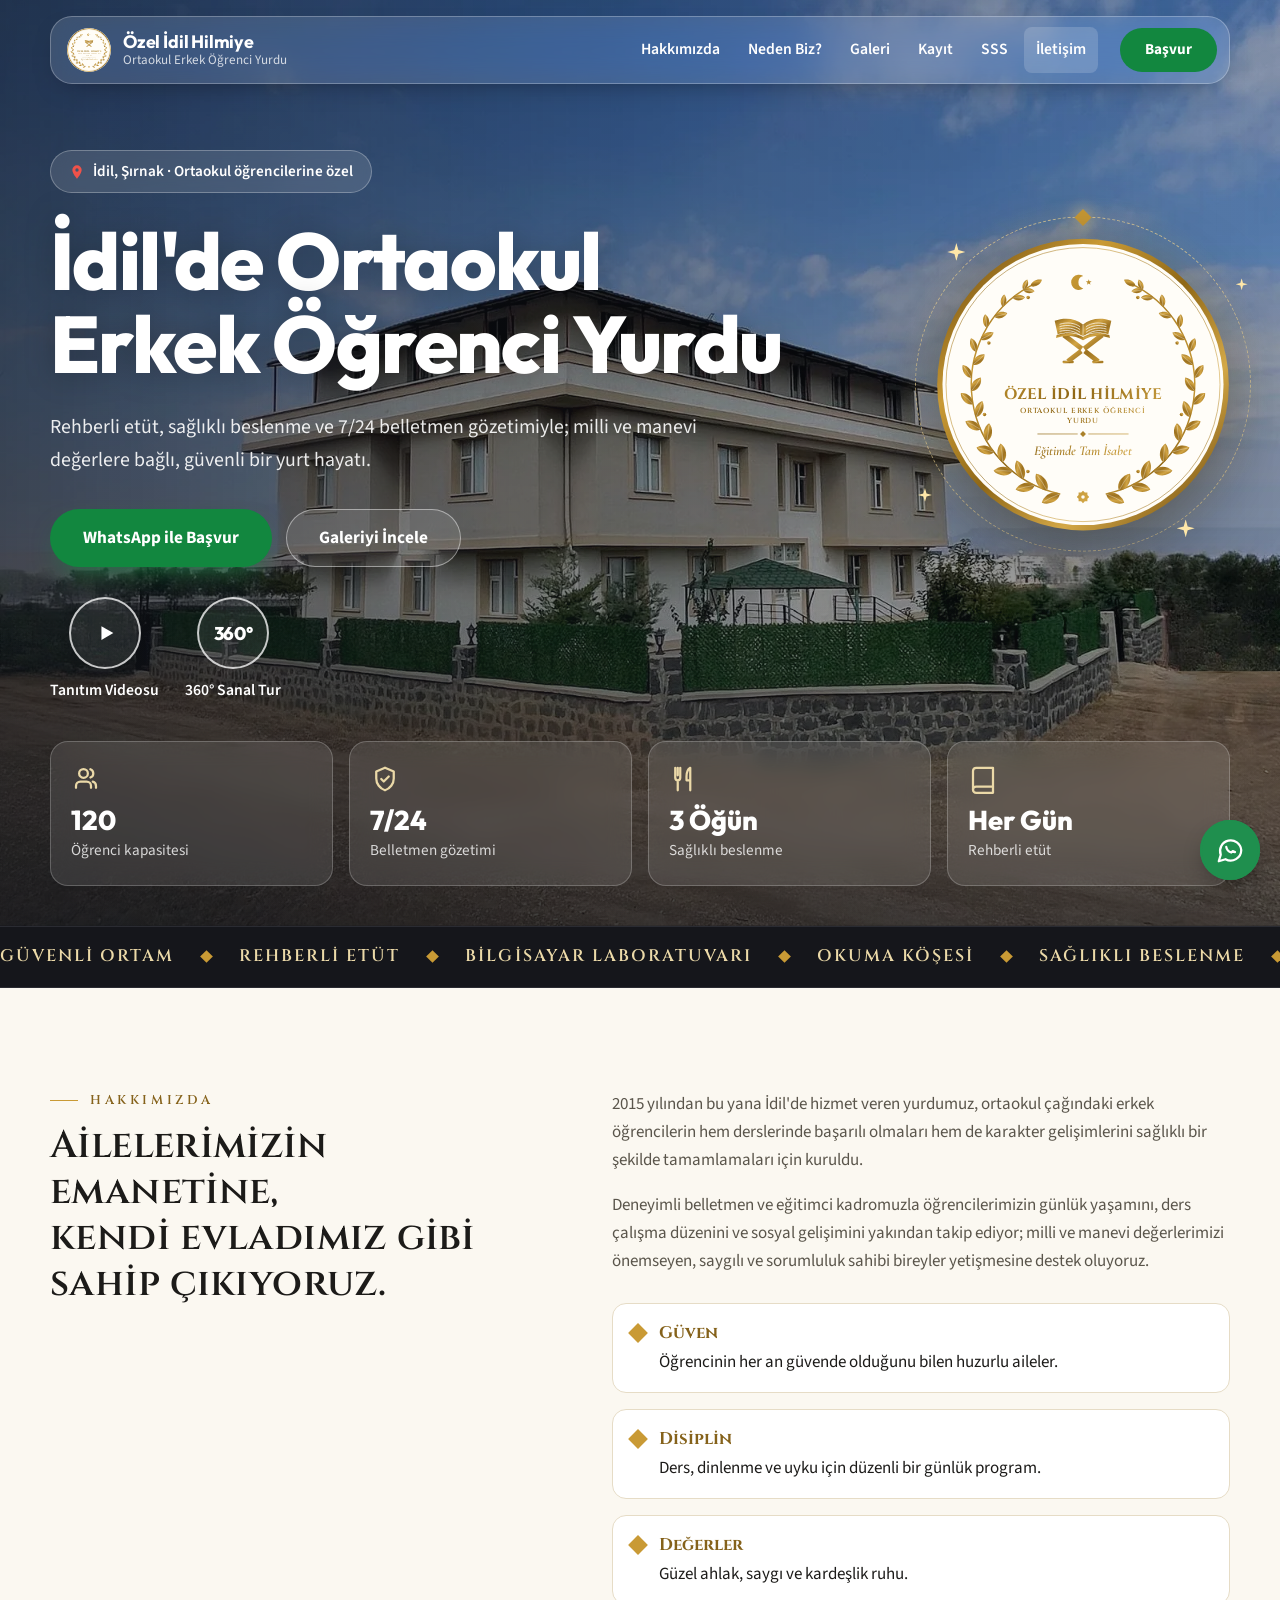
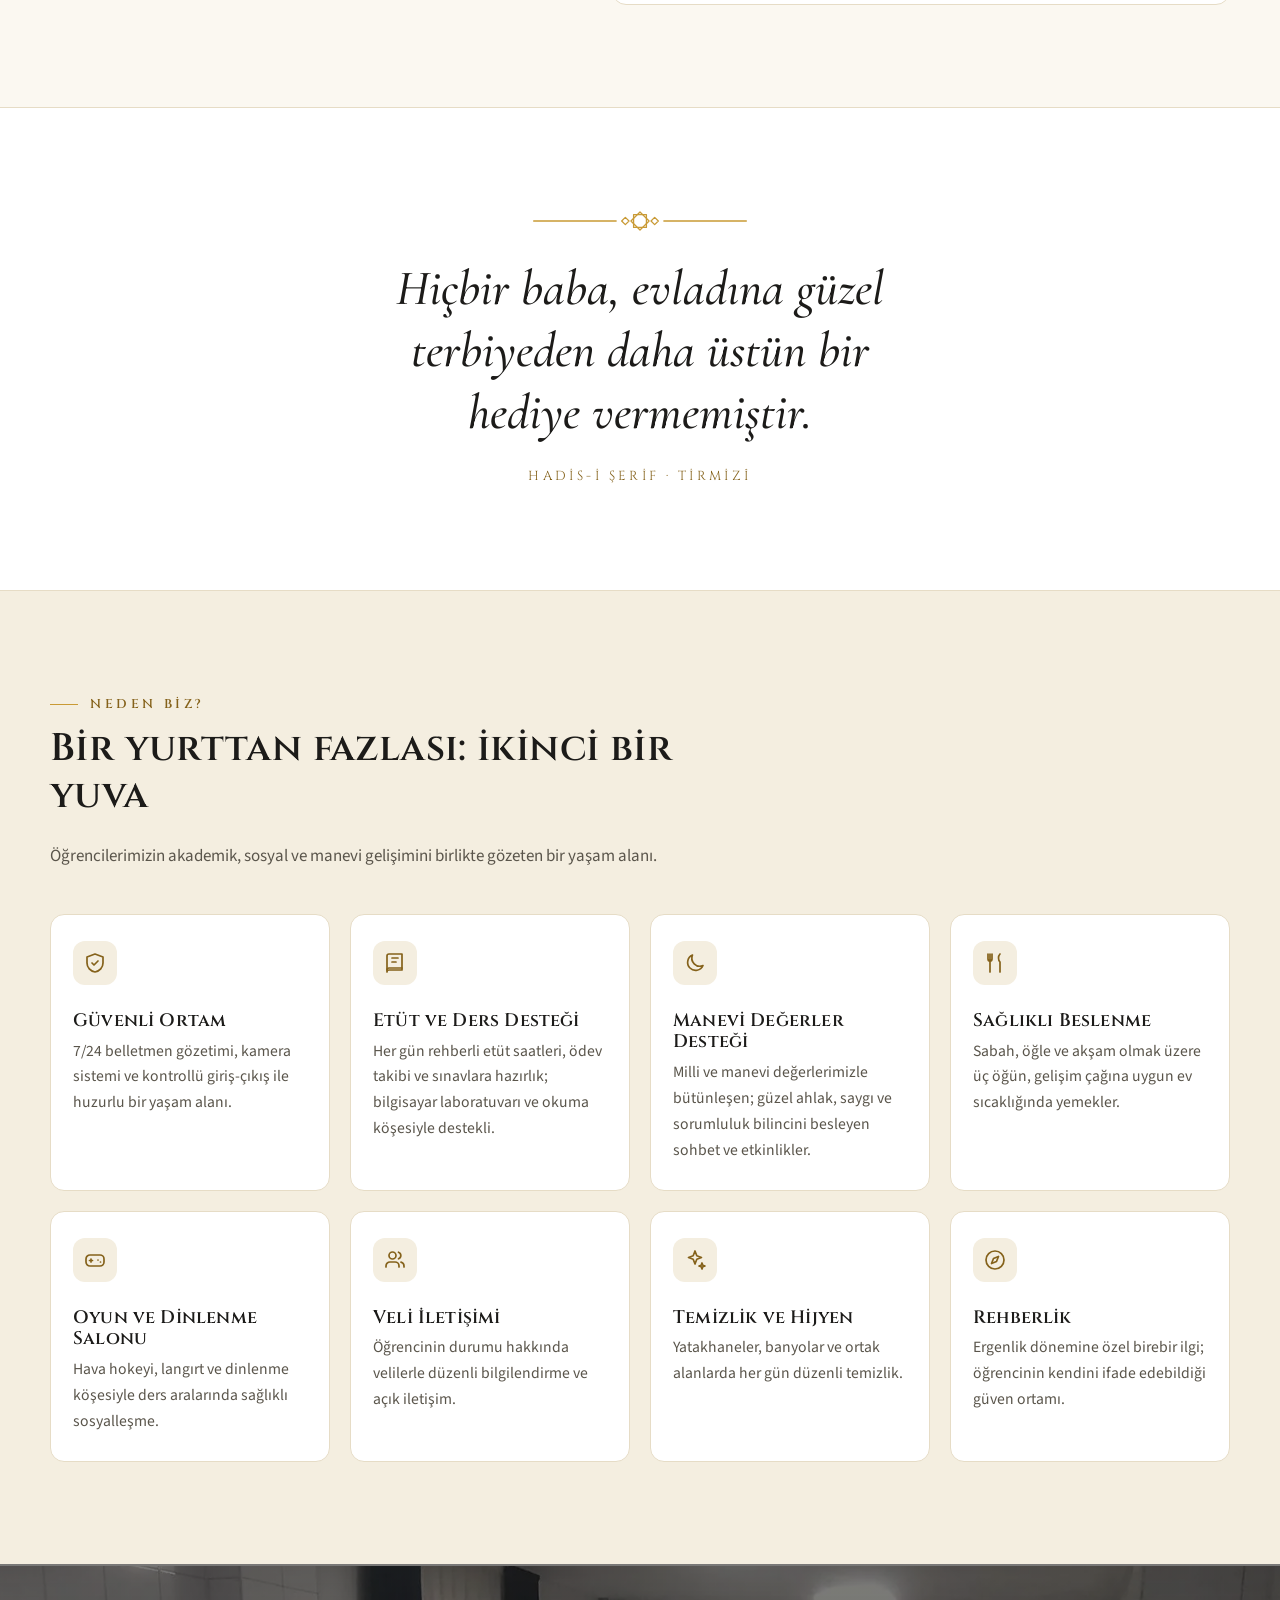
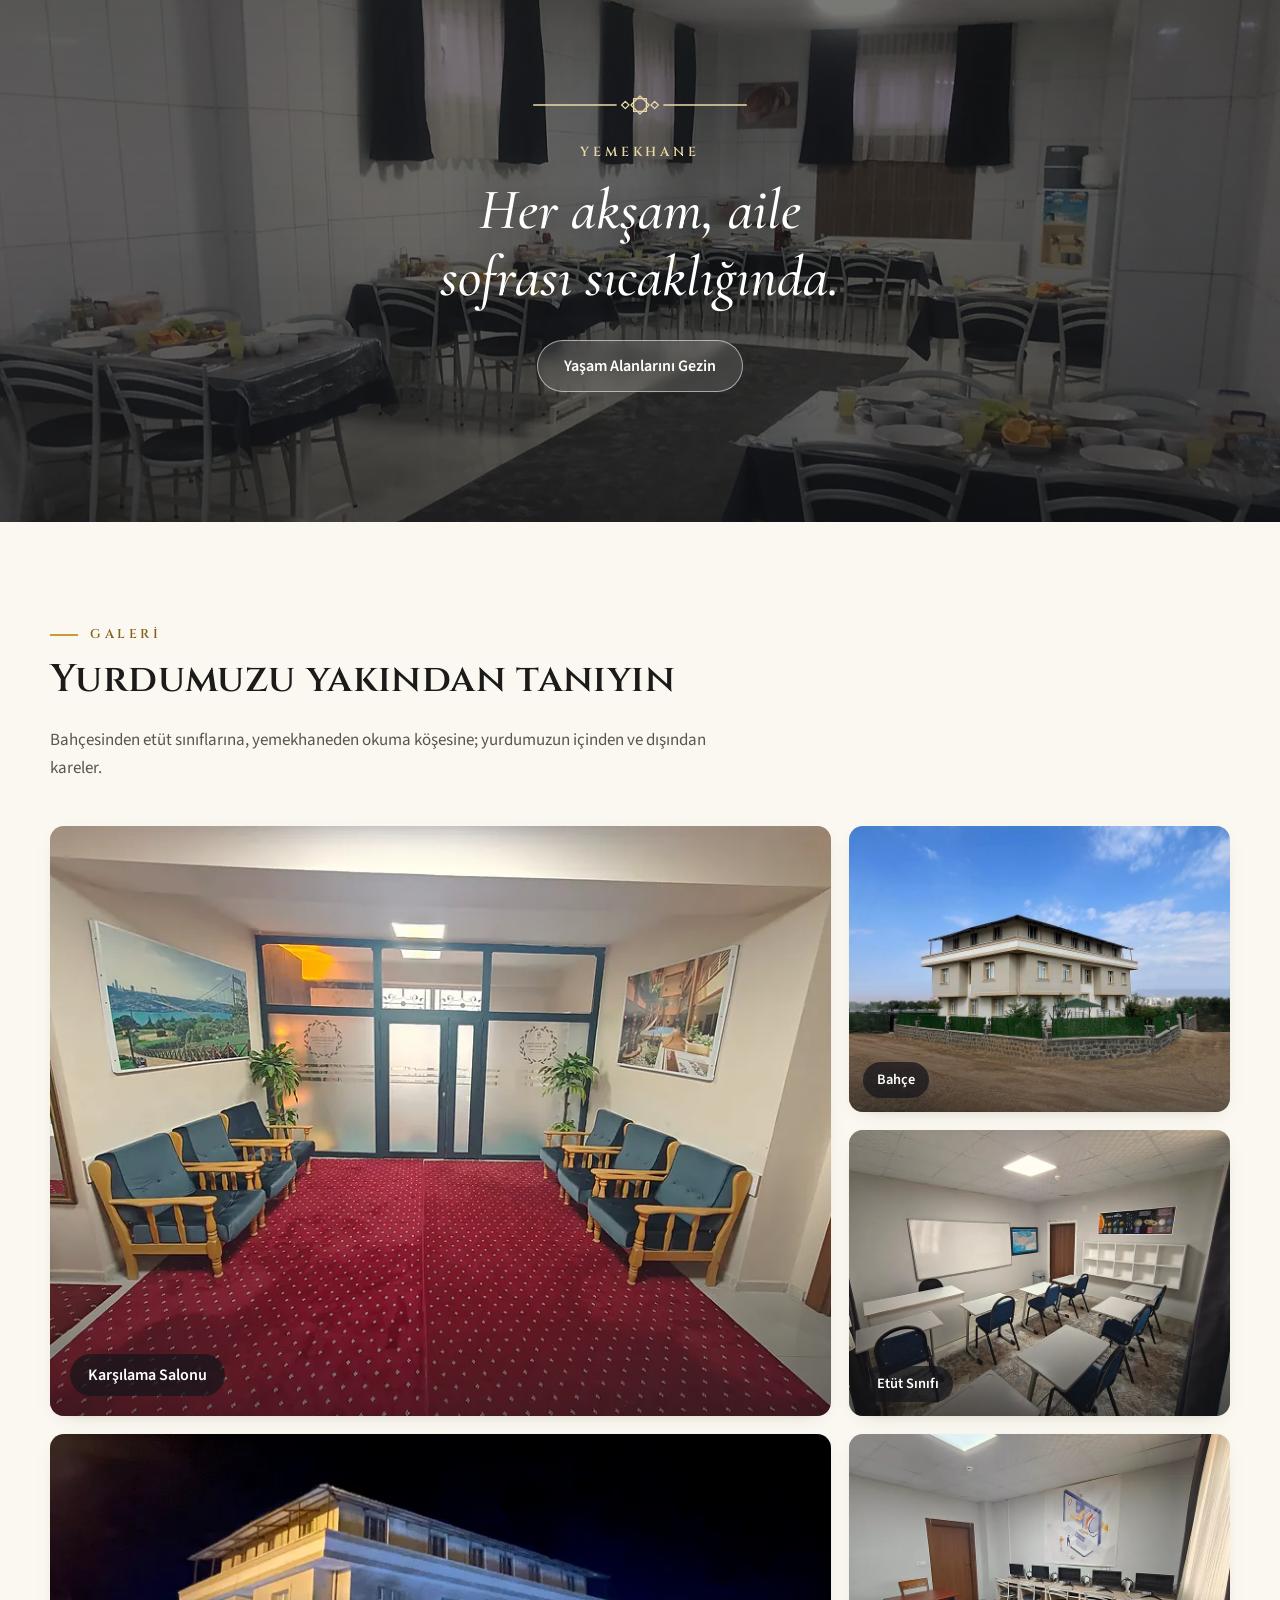
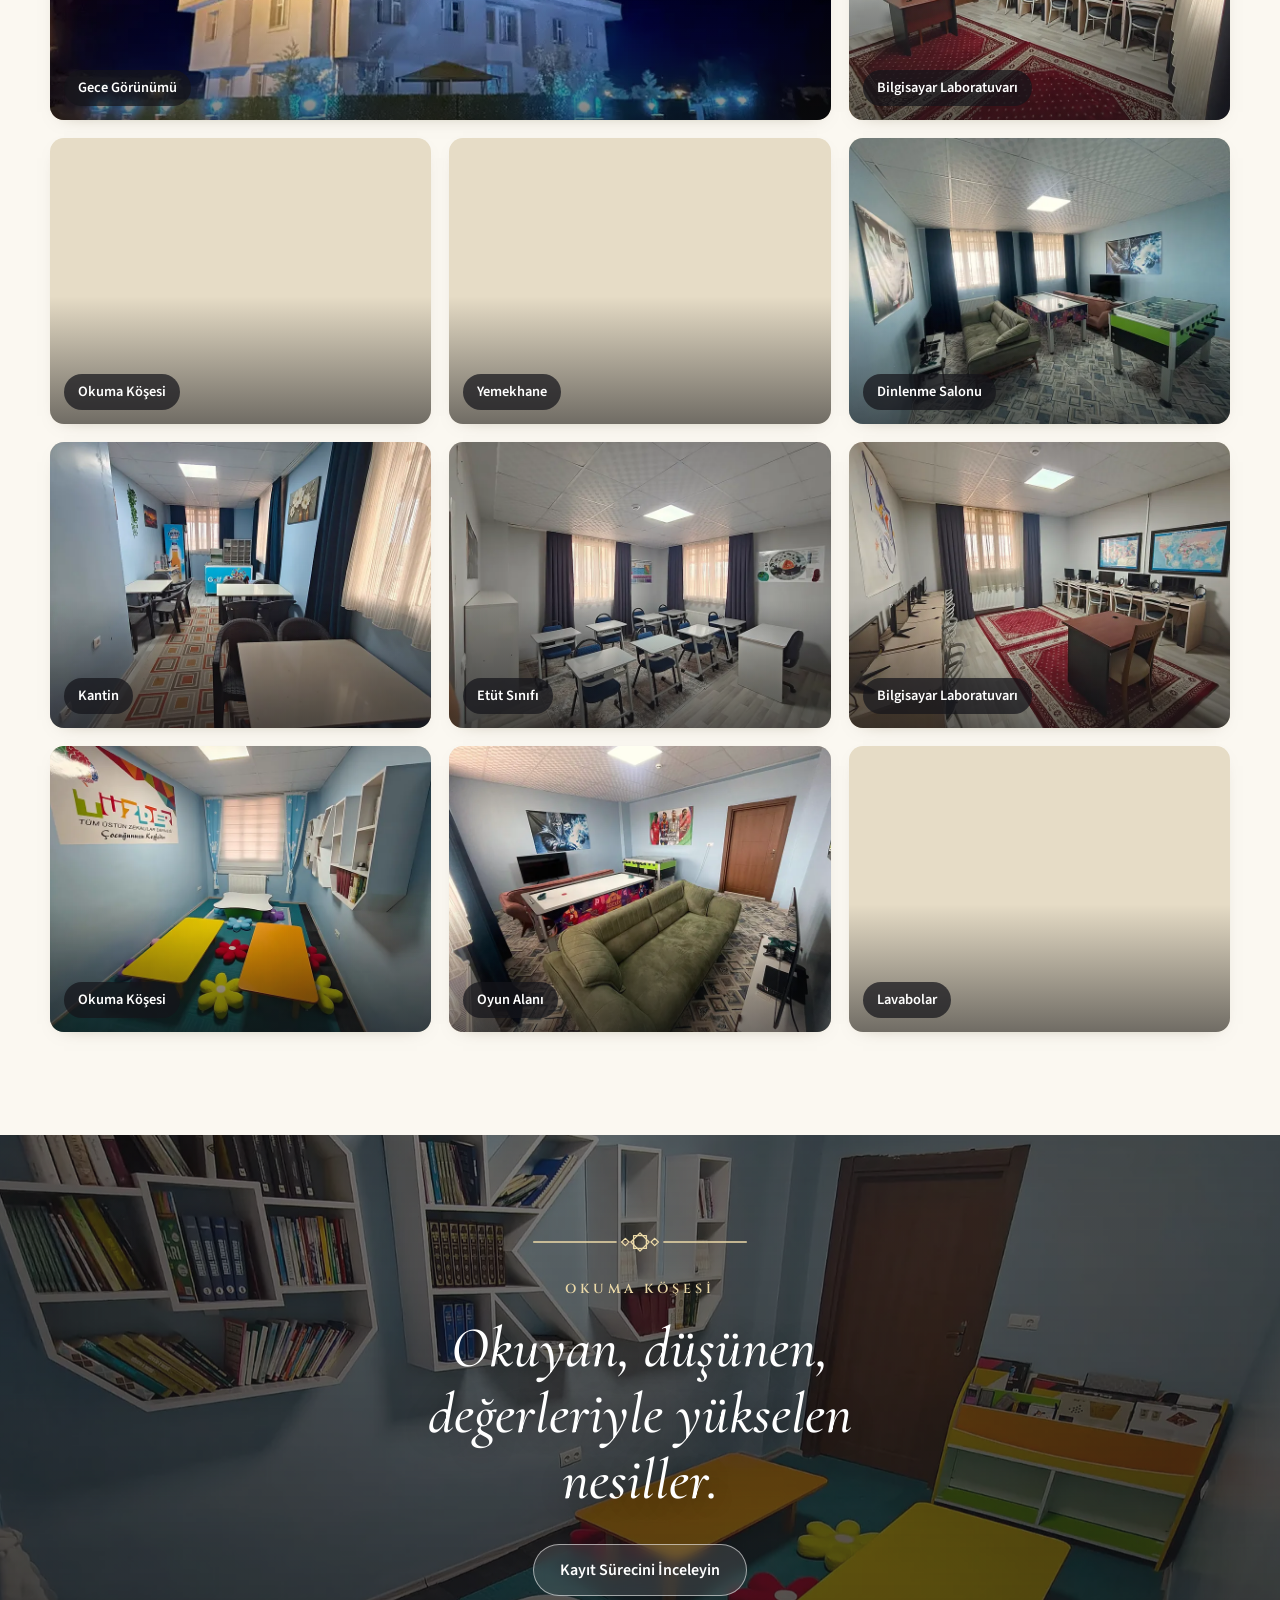
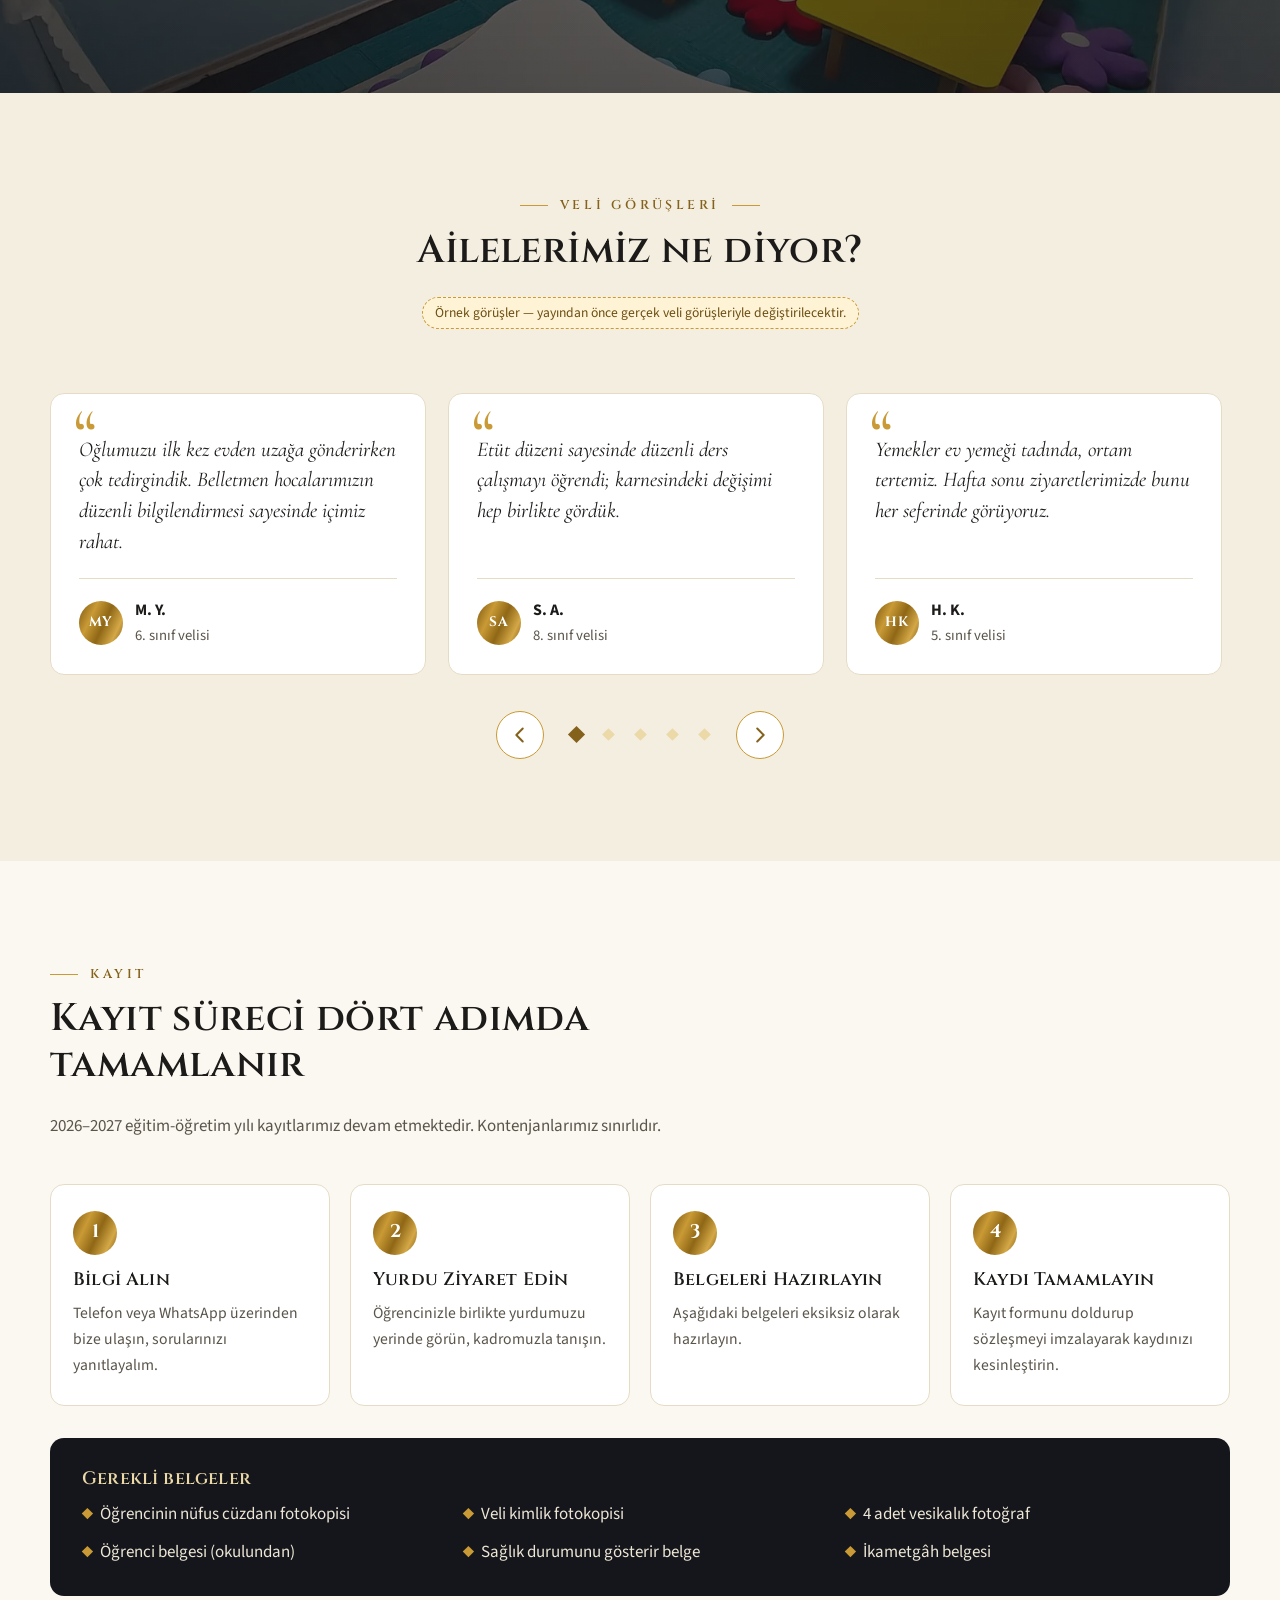
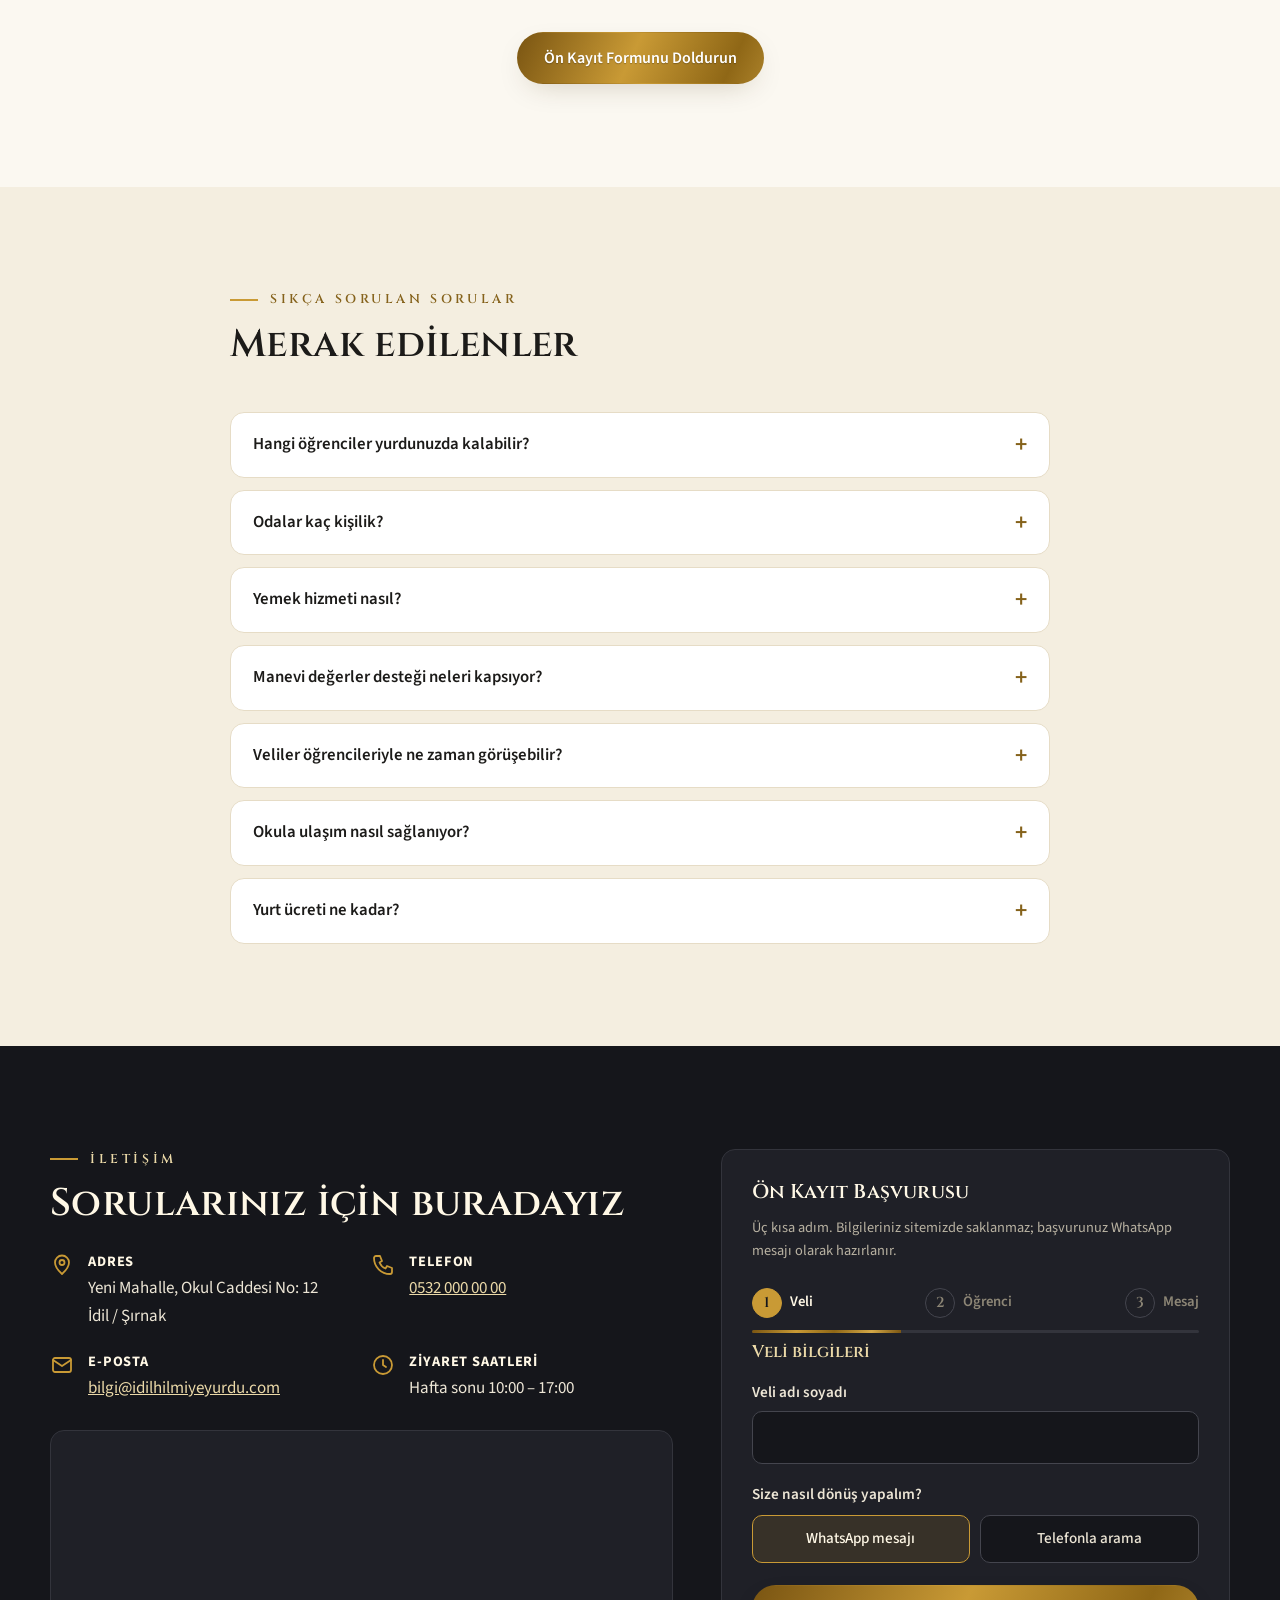
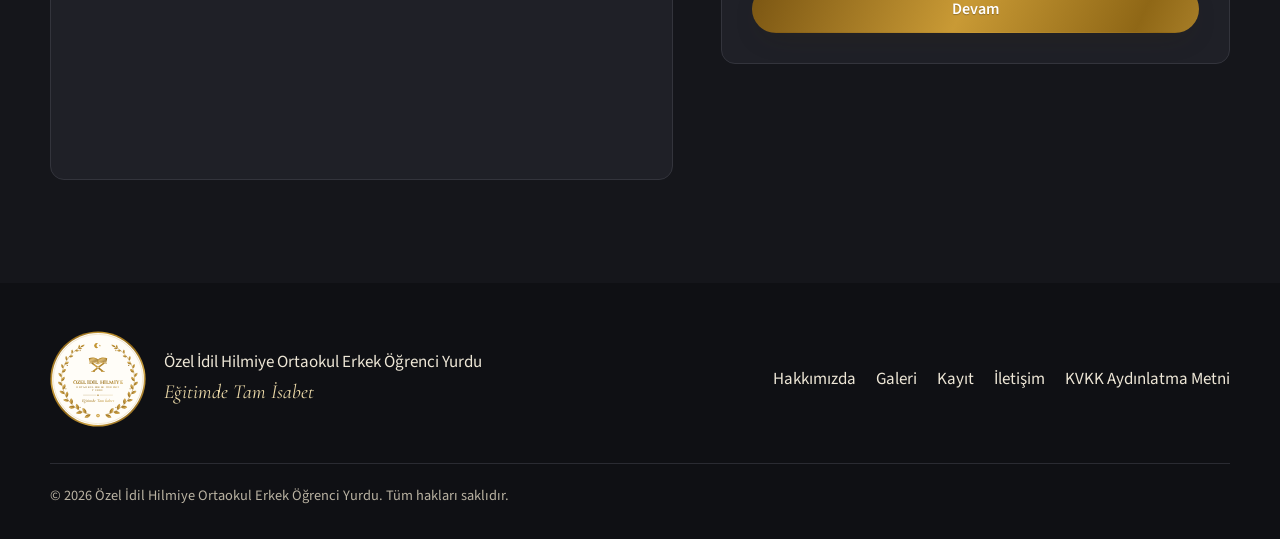
==== commit 63684ef4: "Hero yeniden tasarlandı: cam menü, canlı logo, video ve 360° tur düğmeleri - Fotoğraf üstünde yüzen " ====
--- a/index.html
+++ b/index.html
@@ -17,7 +17,7 @@
   <link rel="apple-touch-icon" href="assets/apple-touch-icon.png">
   <link rel="preconnect" href="https://fonts.googleapis.com">
   <link rel="preconnect" href="https://fonts.gstatic.com" crossorigin>
-  <link rel="stylesheet" href="https://fonts.googleapis.com/css2?family=Cinzel:wght@500;600;700&family=Cormorant+Garamond:ital,wght@1,500;1,600&family=Source+Sans+3:wght@400;500;600;700&display=swap">
+  <link rel="stylesheet" href="https://fonts.googleapis.com/css2?family=Cinzel:wght@500;600;700&family=Outfit:wght@700;800&family=Cormorant+Garamond:ital,wght@1,500;1,600&family=Source+Sans+3:wght@400;500;600;700&display=swap">
   <link rel="stylesheet" href="css/style.css">
   <script>
     // Açılış animasyonu yalnızca ilk ziyarette ve hareket azaltma kapalıysa gösterilir
@@ -29,7 +29,7 @@
     } catch (e) {}
   </script>
 </head>
-<body>
+<body class="has-hero-overlay">
   <div class="intro-screen" aria-hidden="true">
     <img src="assets/logo.svg" alt="" width="180" height="180">
   </div>
@@ -58,7 +58,7 @@
           <li><a href="#sss">SSS</a></li>
           <li><a href="#iletisim">İletişim</a></li>
         </ul>
-        <a class="btn btn-gold btn-sm" href="#on-kayit">Ön Kayıt</a>
+        <a class="btn btn-gold btn-sm" href="#on-kayit">Başvur</a>
       </nav>
     </div>
   </header>
@@ -72,27 +72,39 @@
         <img src="assets/img/dis-cephe-2.jpg" srcset="assets/img/dis-cephe-2-800.jpg 800w, assets/img/dis-cephe-2.jpg 1600w" sizes="100vw" alt="Taş duvar ve yeşil çitle çevrili, bahçeli üç katlı yurt binası" width="1600" height="1200" fetchpriority="high" decoding="async">
       </picture>
       <div class="container hero-inner">
+        <div class="hero-logo" aria-hidden="true">
+          <span class="hero-logo-glow"></span>
+          <span class="hero-logo-ring"></span>
+          <span class="hero-logo-badge"><img src="assets/logo.svg" alt="" width="320" height="320"></span>
+          <span class="sparkle s1"></span><span class="sparkle s2"></span><span class="sparkle s3"></span><span class="sparkle s4"></span>
+        </div>
         <div class="hero-text">
-          <p class="eyebrow">İdil · Şırnak</p>
-          <h1>Evinden uzakta,<br>ailesinin güveninde.</h1>
-          <p class="lead">Özel İdil Hilmiye Ortaokul Erkek Öğrenci Yurdu; ortaokul öğrencilerine güvenli, düzenli ve milli-manevi değerlerle desteklenen bir yaşam ortamı sunar. Akademik başarıyı ve güzel ahlakı birlikte büyütüyoruz.</p>
+          <p class="hero-pill"><svg aria-hidden="true" viewBox="0 0 24 24"><path d="M12 2a7 7 0 0 0-7 7c0 5.2 7 13 7 13s7-7.8 7-13a7 7 0 0 0-7-7zm0 9.5A2.5 2.5 0 1 1 12 6.5a2.5 2.5 0 0 1 0 5z"/></svg>İdil, Şırnak · Ortaokul öğrencilerine özel</p>
+          <h1>İdil'de Ortaokul<br>Erkek Öğrenci Yurdu</h1>
+          <p class="lead">Rehberli etüt, sağlıklı beslenme ve 7/24 belletmen gözetimiyle; milli ve manevi değerlere bağlı, güvenli bir yurt hayatı.</p>
           <div class="hero-actions">
-            <a class="btn btn-gold" data-wa href="https://wa.me/905320000000" target="_blank" rel="noopener">
-              <svg aria-hidden="true" viewBox="0 0 24 24"><path d="M21 12a8.5 8.5 0 0 1-12.6 7.4L3 21l1.6-5.2A8.5 8.5 0 1 1 21 12z"/></svg>
-              WhatsApp ile Bilgi Al
-            </a>
-            <a class="btn btn-light" href="#galeri">Yurdu Keşfedin</a>
+            <a class="btn btn-wa" data-wa href="https://wa.me/905320000000" target="_blank" rel="noopener">WhatsApp ile Başvur</a>
+            <a class="btn btn-glass" href="#galeri">Galeriyi İncele</a>
           </div>
-          <p class="hero-slogan">Eğitimde Tam İsabet</p>
+          <div class="hero-media">
+            <button type="button" class="media-btn" data-media="video">
+              <span class="media-circle"><svg aria-hidden="true" viewBox="0 0 24 24"><path d="M7 4.5v15l13-7.5z"/></svg></span>
+              Tanıtım Videosu
+            </button>
+            <button type="button" class="media-btn" data-media="tour">
+              <span class="media-circle" aria-hidden="true">360°</span>
+              360° Sanal Tur
+            </button>
+          </div>
         </div>
       </div>
 
       <div class="container">
         <ul class="stats" aria-label="Öne çıkan bilgiler">
-          <li><strong data-count="120">120</strong><span>Öğrenci kapasitesi</span></li>
-          <li><strong>7/24</strong><span>Belletmen gözetimi</span></li>
-          <li><strong data-count="3" data-suffix=" Öğün">3 Öğün</strong><span>Sağlıklı beslenme</span></li>
-          <li><strong>Her Gün</strong><span>Rehberli etüt</span></li>
+          <li><svg class="stat-icon" aria-hidden="true" viewBox="0 0 24 24"><path d="M16 19v-1.5a3.5 3.5 0 0 0-3.5-3.5h-5A3.5 3.5 0 0 0 4 17.5V19"/><circle cx="10" cy="7.5" r="3.5"/><path d="M20 19v-1.5a3.5 3.5 0 0 0-2.6-3.4M15.5 4.2a3.5 3.5 0 0 1 0 6.6"/></svg><strong data-count="120">120</strong><span>Öğrenci kapasitesi</span></li>
+          <li><svg class="stat-icon" aria-hidden="true" viewBox="0 0 24 24"><path d="M12 3l7 3v5.5c0 4.4-3 8.2-7 9.5-4-1.3-7-5.1-7-9.5V6z"/><path d="M9 12l2 2 4-4"/></svg><strong>7/24</strong><span>Belletmen gözetimi</span></li>
+          <li><svg class="stat-icon" aria-hidden="true" viewBox="0 0 24 24"><path d="M5 3v8a2 2 0 0 0 2 2v8M9 3v8a2 2 0 0 1-2 2M7 3v6"/><path d="M17 21V3c-2 1.2-3 3.6-3 7v3h3"/></svg><strong data-count="3" data-suffix=" Öğün">3 Öğün</strong><span>Sağlıklı beslenme</span></li>
+          <li><svg class="stat-icon" aria-hidden="true" viewBox="0 0 24 24"><path d="M4 5.5A2.5 2.5 0 0 1 6.5 3H20v15H6.5A2.5 2.5 0 0 0 4 20.5z"/><path d="M4 20.5A2.5 2.5 0 0 0 6.5 23H20v-5"/></svg><strong>Her Gün</strong><span>Rehberli etüt</span></li>
         </ul>
       </div>
     </section>
@@ -212,21 +224,12 @@
         </div>
         <ul class="gallery">
           <li class="gallery-feature">
-            <button type="button" class="zoomable" data-full="assets/img/dis-cephe-1.jpg" data-caption="Yurt binası ve bahçe duvarı">
-              <picture>
-                <source type="image/webp" srcset="assets/img/dis-cephe-1-800.webp 800w, assets/img/dis-cephe-1.webp 1600w" sizes="(max-width: 960px) 100vw, 780px">
-                <img src="assets/img/dis-cephe-1-800.jpg" srcset="assets/img/dis-cephe-1-800.jpg 800w, assets/img/dis-cephe-1.jpg 1600w" sizes="(max-width: 960px) 100vw, 780px" alt="Açık mavi gökyüzü altında, taş duvar ve yeşil çitle çevrili bahçeli üç katlı yurt binası" width="1600" height="1200" loading="lazy" decoding="async">
-              </picture>
-              <span class="gallery-label">Yurt Binamız</span>
-            </button>
-          </li>
-          <li>
-            <button type="button" class="zoomable" data-full="assets/img/dis-cephe-gece.jpg" data-caption="Yurdumuzun gece görünümü">
-              <picture>
-                <source type="image/webp" srcset="assets/img/dis-cephe-gece-800.webp 800w, assets/img/dis-cephe-gece.webp 1600w" sizes="(max-width: 640px) 100vw, (max-width: 960px) 50vw, 390px">
-                <img src="assets/img/dis-cephe-gece-800.jpg" srcset="assets/img/dis-cephe-gece-800.jpg 800w, assets/img/dis-cephe-gece.jpg 1600w" sizes="(max-width: 640px) 100vw, (max-width: 960px) 50vw, 390px" alt="Gece aydınlatılmış yurt binası; bahçe duvarı boyunca mavi ışıklı aplikler" width="1600" height="1200" loading="lazy" decoding="async">
-              </picture>
-              <span class="gallery-label">Gece Görünümü</span>
+            <button type="button" class="zoomable" data-full="assets/img/giris-salonu.jpg" data-caption="Karşılama salonu">
+              <picture>
+                <source type="image/webp" srcset="assets/img/giris-salonu-800.webp 800w, assets/img/giris-salonu.webp 1600w" sizes="(max-width: 640px) 100vw, (max-width: 960px) 50vw, 780px">
+                <img src="assets/img/giris-salonu-800.jpg" srcset="assets/img/giris-salonu-800.jpg 800w, assets/img/giris-salonu.jpg 1600w" sizes="(max-width: 640px) 100vw, (max-width: 960px) 50vw, 780px" alt="Kırmızı halı, mavi minderli ahşap koltuklar ve manzara tablolarıyla döşenmiş yurt giriş salonu" width="1600" height="1200" loading="lazy" decoding="async">
+              </picture>
+              <span class="gallery-label">Karşılama Salonu</span>
             </button>
           </li>
           <li>
@@ -239,21 +242,21 @@
             </button>
           </li>
           <li>
-            <button type="button" class="zoomable" data-full="assets/img/giris-salonu.jpg" data-caption="Karşılama salonu">
-              <picture>
-                <source type="image/webp" srcset="assets/img/giris-salonu-800.webp 800w, assets/img/giris-salonu.webp 1600w" sizes="(max-width: 640px) 100vw, (max-width: 960px) 50vw, 390px">
-                <img src="assets/img/giris-salonu-800.jpg" srcset="assets/img/giris-salonu-800.jpg 800w, assets/img/giris-salonu.jpg 1600w" sizes="(max-width: 640px) 100vw, (max-width: 960px) 50vw, 390px" alt="Kırmızı halı, mavi minderli ahşap koltuklar ve manzara tablolarıyla döşenmiş yurt giriş salonu" width="1600" height="1200" loading="lazy" decoding="async">
-              </picture>
-              <span class="gallery-label">Karşılama Salonu</span>
-            </button>
-          </li>
-          <li>
             <button type="button" class="zoomable" data-full="assets/img/etut-sinifi-1.jpg" data-caption="Etüt sınıfı — her gün rehberli ders çalışma">
               <picture>
                 <source type="image/webp" srcset="assets/img/etut-sinifi-1-800.webp 800w, assets/img/etut-sinifi-1.webp 1600w" sizes="(max-width: 640px) 100vw, (max-width: 960px) 50vw, 390px">
                 <img src="assets/img/etut-sinifi-1-800.jpg" srcset="assets/img/etut-sinifi-1-800.jpg 800w, assets/img/etut-sinifi-1.jpg 1600w" sizes="(max-width: 640px) 100vw, (max-width: 960px) 50vw, 390px" alt="Beyaz sıralar, lacivert sandalyeler, yazı tahtası ve kitaplık bulunan etüt sınıfı" width="1600" height="1200" loading="lazy" decoding="async">
               </picture>
               <span class="gallery-label">Etüt Sınıfı</span>
+            </button>
+          </li>
+          <li class="gallery-wide">
+            <button type="button" class="zoomable" data-full="assets/img/dis-cephe-gece.jpg" data-caption="Yurdumuzun gece görünümü">
+              <picture>
+                <source type="image/webp" srcset="assets/img/dis-cephe-gece-800.webp 800w, assets/img/dis-cephe-gece.webp 1600w" sizes="(max-width: 640px) 100vw, (max-width: 960px) 50vw, 780px">
+                <img src="assets/img/dis-cephe-gece-800.jpg" srcset="assets/img/dis-cephe-gece-800.jpg 800w, assets/img/dis-cephe-gece.jpg 1600w" sizes="(max-width: 640px) 100vw, (max-width: 960px) 50vw, 780px" alt="Gece aydınlatılmış yurt binası; bahçe duvarı boyunca mavi ışıklı aplikler" width="1600" height="1200" loading="lazy" decoding="async">
+              </picture>
+              <span class="gallery-label">Gece Görünümü</span>
             </button>
           </li>
           <li>
@@ -596,6 +599,11 @@
     <svg aria-hidden="true" viewBox="0 0 24 24"><path d="M12 19V5M5 12l7-7 7 7"/></svg>
   </a>
 
+  <dialog class="media-modal" id="media-modal" aria-label="Tanıtım videosu ve sanal tur">
+    <div class="media-body"></div>
+    <button type="button" class="lightbox-close" aria-label="Kapat">×</button>
+  </dialog>
+
   <dialog class="lightbox" id="lightbox" aria-label="Fotoğraf görüntüleyici">
     <figure class="lightbox-figure">
       <img src="" alt="">
--- a/css/style.css
+++ b/css/style.css
@@ -19,11 +19,14 @@
   --font-display: "Cinzel", Georgia, serif;
   --font-body: "Source Sans 3", "Segoe UI", system-ui, sans-serif;
   --font-accent: "Cormorant Garamond", Georgia, serif;
+  --font-hero: "Outfit", "Segoe UI", system-ui, sans-serif;
+  --wa: #12873F;      /* WhatsApp yeşili, beyaz yazıyla 4.6:1 */
+  --wa-dark: #0E6E33;
   --gold-grad: linear-gradient(115deg, #7A5512 0%, #C99A35 30%, #8F6716 55%, #D4A847 80%, #7A5512 100%);
 }
 
 *, *::before, *::after { box-sizing: border-box; }
-html { scroll-behavior: smooth; scroll-padding-top: 88px; -webkit-text-size-adjust: 100%; }
+html { scroll-behavior: smooth; scroll-padding-top: 100px; -webkit-text-size-adjust: 100%; }
 body {
   margin: 0;
   background: var(--ivory);
@@ -108,39 +111,155 @@
 /* ---------- Giriş (hero) ---------- */
 .hero {
   position: relative; overflow: hidden; isolation: isolate;
-  display: flex; flex-direction: column; justify-content: flex-end;
-  min-height: min(92svh, 860px);
-  padding: clamp(72px, 10vw, 140px) 0 40px;
+  display: flex; flex-direction: column;
+  min-height: min(100svh, 940px);
+  padding: 150px 0 40px;
   color: #fff;
   background: var(--night);
 }
 .hero-bg { position: absolute; inset: 0; z-index: -2; }
-.hero-bg img { width: 100%; height: 100%; object-fit: cover; object-position: 50% 62%; animation: hero-zoom 18s ease-out both; }
-.hero::before { /* okunabilirlik: soldan koyu, alttan gece tonuna geçiş */
+.hero-bg img { width: 100%; height: 100%; object-fit: cover; object-position: 50% 60%; animation: hero-zoom 18s ease-out both; }
+.hero::before { /* tüm fotoğrafa koyu perde, solda biraz daha yoğun */
   content: ""; position: absolute; inset: 0; z-index: -1; pointer-events: none;
   background:
-    linear-gradient(90deg, rgba(14,15,19,.86) 0%, rgba(14,15,19,.62) 38%, rgba(14,15,19,.18) 72%, rgba(14,15,19,.08) 100%),
-    linear-gradient(0deg, rgba(14,15,19,.78) 0%, rgba(14,15,19,0) 42%);
+    linear-gradient(90deg, rgba(17,20,26,.72) 0%, rgba(17,20,26,.5) 50%, rgba(17,20,26,.32) 100%),
+    linear-gradient(0deg, rgba(17,20,26,.6) 0%, rgba(17,20,26,0) 35%);
 }
 .hero-inner { position: relative; flex: 1; display: flex; align-items: center; }
-.hero-text { max-width: 640px; }
-.hero .eyebrow { color: var(--gold-soft); }
-.hero h1 { font-size: clamp(2.1rem, 1.3rem + 3.2vw, 3.6rem); font-weight: 700; color: #fff; margin-bottom: .45em; text-shadow: 0 2px 24px rgba(0,0,0,.35); }
+.hero-text { max-width: 940px; }
+.hero-pill {
+  display: inline-flex; align-items: center; gap: 8px; margin: 0 0 26px;
+  padding: 8px 18px; border-radius: 999px;
+  background: rgba(255,255,255,.12); border: 1px solid rgba(255,255,255,.28);
+  backdrop-filter: blur(8px); -webkit-backdrop-filter: blur(8px);
+  font-weight: 600; font-size: .95rem;
+}
+.hero-pill svg { width: 16px; height: 16px; fill: #F0524A; flex: none; }
+.hero h1 {
+  font-family: var(--font-hero); font-weight: 800; letter-spacing: -.02em; line-height: 1.04;
+  font-size: clamp(2.5rem, 1.2rem + 5vw, 5rem); color: #fff; margin-bottom: .32em;
+  text-shadow: 0 2px 30px rgba(0,0,0,.25);
+}
 .lead { font-size: 1.15rem; color: var(--muted); max-width: 36em; }
-.hero .lead { color: rgba(255,255,255,.88); }
-.hero-actions { display: flex; flex-wrap: wrap; gap: 14px; margin: 28px 0 22px; }
-.hero-slogan { font-family: var(--font-accent); font-style: italic; font-size: 1.6rem; color: var(--gold-soft); margin: 0; }
-
+.hero .lead { color: rgba(255,255,255,.9); font-size: clamp(1.05rem, 1rem + .3vw, 1.25rem); max-width: 33em; }
+.hero-actions { display: flex; flex-wrap: wrap; gap: 14px; margin: 32px 0 30px; }
+.hero .btn { min-height: 58px; padding: 14px 32px; font-size: 1.08rem; font-weight: 700; }
+.btn-wa { background: var(--wa); color: #fff; box-shadow: 0 12px 28px -12px rgba(18,135,63,.8); }
+.btn-wa:hover { background: var(--wa-dark); color: #fff; transform: translateY(-2px); }
+.btn-glass { background: rgba(255,255,255,.1); color: #fff; border-color: rgba(255,255,255,.45); backdrop-filter: blur(8px); -webkit-backdrop-filter: blur(8px); }
+.btn-glass:hover { background: #fff; color: var(--ink); }
+
+/* Sağdaki canlı logo: süzülen rozet, dönen halka, parıltı ve yıldızlar */
+.hero-logo {
+  position: absolute; right: 0; top: 50%; translate: 0 -64%;
+  width: clamp(220px, 23vw, 330px); aspect-ratio: 1;
+  animation: logo-in 1.1s .3s cubic-bezier(.2,.7,.2,1) both;
+}
+.hero-logo-glow {
+  position: absolute; inset: -22%; border-radius: 50%;
+  background: radial-gradient(circle, rgba(255,214,120,.55), rgba(255,214,120,0) 62%);
+  animation: glow 4s ease-in-out infinite;
+}
+.hero-logo-ring {
+  position: absolute; inset: -7%; border-radius: 50%;
+  border: 1.5px dashed rgba(240,214,150,.75);
+  animation: spin 40s linear infinite;
+}
+.hero-logo-ring::after { /* halkada dönen altın nokta */
+  content: ""; position: absolute; top: -6px; left: 50%; width: 12px; height: 12px; margin-left: -6px;
+  background: var(--gold-bright); transform: rotate(45deg); box-shadow: 0 0 16px rgba(255,214,120,.95);
+}
+.hero-logo-badge {
+  position: absolute; inset: 0; border-radius: 50%; overflow: hidden;
+  filter: drop-shadow(0 22px 40px rgba(0,0,0,.45));
+  animation: float 6s ease-in-out infinite;
+}
+.hero-logo-badge img { width: 100%; height: 100%; }
+.hero-logo-badge::after { /* rozetin üzerinden geçen ışık */
+  content: ""; position: absolute; inset: 0;
+  background: linear-gradient(115deg, transparent 35%, rgba(255,255,255,.65) 50%, transparent 65%);
+  transform: translateX(-120%); animation: sheen 5s 1.5s ease-in-out infinite;
+}
+.sparkle {
+  position: absolute; width: 18px; height: 18px; pointer-events: none;
+  background: #FFE7A8;
+  clip-path: polygon(50% 0, 61% 39%, 100% 50%, 61% 61%, 50% 100%, 39% 61%, 0 50%, 39% 39%);
+  animation: twinkle 3.2s ease-in-out infinite;
+}
+.sparkle.s1 { top: 2%; left: 4%; }
+.sparkle.s2 { top: 14%; right: -6%; width: 12px; height: 12px; animation-delay: .8s; }
+.sparkle.s3 { bottom: 10%; left: -6%; width: 14px; height: 14px; animation-delay: 1.6s; }
+.sparkle.s4 { bottom: -2%; right: 12%; animation-delay: 2.4s; }
+@keyframes logo-in { from { opacity: 0; scale: .8; } to { opacity: 1; scale: 1; } }
+@keyframes float { 0%, 100% { transform: translateY(0); } 50% { transform: translateY(-14px); } }
+@keyframes glow { 0%, 100% { opacity: .6; transform: scale(.95); } 50% { opacity: 1; transform: scale(1.05); } }
+@keyframes sheen { 0% { transform: translateX(-120%); } 40%, 100% { transform: translateX(120%); } }
+@keyframes twinkle { 0%, 100% { opacity: 0; transform: scale(.4) rotate(0); } 50% { opacity: 1; transform: scale(1) rotate(45deg); } }
+
+/* Tanıtım videosu ve 360° tur düğmeleri */
+.hero-media { display: flex; gap: 26px; }
+.media-btn {
+  display: flex; flex-direction: column; align-items: center; gap: 10px;
+  padding: 0; border: 0; background: none; color: #fff; cursor: pointer;
+  font: 600 .98rem var(--font-body);
+}
+.media-circle {
+  width: 72px; height: 72px; border-radius: 50%; display: grid; place-items: center;
+  border: 2px solid rgba(255,255,255,.75); background: rgba(255,255,255,.08);
+  backdrop-filter: blur(6px); -webkit-backdrop-filter: blur(6px);
+  font: 800 1.15rem var(--font-hero); letter-spacing: -.02em;
+  transition: transform .2s ease, background-color .2s ease;
+}
+.media-circle svg { width: 22px; height: 22px; fill: currentColor; margin-left: 3px; }
+.media-btn:hover .media-circle { transform: scale(1.06); background: rgba(255,255,255,.2); }
+
+/* Alt kartlar */
 .stats {
-  list-style: none; margin: 48px 0 0; padding: 0;
-  display: grid; grid-template-columns: repeat(4, minmax(0, 1fr));
-  background: var(--paper); border: 1px solid var(--line); border-radius: var(--radius);
-  box-shadow: var(--shadow);
-}
-.stats li { padding: 24px 20px; text-align: center; display: flex; flex-direction: column; gap: 2px; }
-.stats li + li { border-left: 1px solid var(--line); }
-.stats strong { font-family: var(--font-display); font-size: 1.6rem; color: var(--gold); }
-.stats span { color: var(--muted); font-size: .95rem; }
+  list-style: none; margin: 40px 0 0; padding: 0;
+  display: grid; grid-template-columns: repeat(4, minmax(0, 1fr)); gap: 16px;
+}
+.stats li {
+  padding: 22px 20px; display: flex; flex-direction: column; gap: 2px;
+  border-radius: 18px; background: rgba(255,255,255,.1); border: 1px solid rgba(255,255,255,.22);
+  backdrop-filter: blur(12px); -webkit-backdrop-filter: blur(12px);
+}
+.stat-icon { width: 30px; height: 30px; margin-bottom: 10px; fill: none; stroke: var(--gold-soft); stroke-width: 1.8; stroke-linecap: round; stroke-linejoin: round; }
+.stats strong { font-family: var(--font-hero); font-weight: 800; font-size: 1.7rem; color: #fff; line-height: 1.1; }
+.stats span { color: rgba(255,255,255,.8); font-size: .95rem; }
+
+/* Medya penceresi (video / 360° tur) */
+.media-modal { border: 0; padding: 0; background: #000; width: min(1100px, 94vw); border-radius: 14px; overflow: hidden; }
+.media-modal::backdrop { background: rgba(10,10,12,.9); }
+.media-body { aspect-ratio: 16 / 9; display: grid; place-items: center; color: #fff; text-align: center; }
+.media-body video, .media-body iframe { width: 100%; height: 100%; border: 0; display: block; }
+.media-soon { padding: 32px; }
+.media-soon strong { display: block; font: 800 clamp(1.4rem, 1rem + 2vw, 2.2rem) var(--font-hero); margin-bottom: 8px; }
+.media-soon p { color: rgba(255,255,255,.75); margin: 0 auto 20px; max-width: 30em; }
+
+/* ---------- Fotoğraf üstünde yüzen cam menü (yalnızca ana sayfa) ---------- */
+.has-hero-overlay .site-header {
+  position: fixed; left: 0; right: 0; top: 16px;
+  background: none; backdrop-filter: none; -webkit-backdrop-filter: none;
+  border: 0; box-shadow: none;
+}
+.has-hero-overlay .header-inner {
+  position: relative; min-height: 68px; padding: 0 12px 0 16px;
+  border-radius: 22px; background: rgba(255,255,255,.14); border: 1px solid rgba(255,255,255,.26);
+  backdrop-filter: saturate(140%) blur(14px); -webkit-backdrop-filter: saturate(140%) blur(14px);
+  box-shadow: 0 10px 30px -18px rgba(0,0,0,.6);
+  transition: background-color .25s ease;
+}
+.has-hero-overlay .site-header.scrolled .header-inner { background: rgba(21,22,27,.86); }
+.has-hero-overlay .brand img { width: 44px; height: 44px; background: #fff; border-radius: 50%; }
+.has-hero-overlay .brand-name { font-family: var(--font-hero); font-weight: 700; font-size: 1.12rem; color: #fff; letter-spacing: -.01em; }
+.has-hero-overlay .brand-sub { color: rgba(255,255,255,.78); text-transform: none; letter-spacing: 0; font-size: .82rem; }
+.has-hero-overlay .main-nav ul a { color: #fff; font-weight: 600; }
+.has-hero-overlay .main-nav ul a:hover, .has-hero-overlay .main-nav ul a.active { color: #fff; background: rgba(255,255,255,.16); }
+.has-hero-overlay .main-nav .btn { background: var(--wa); box-shadow: none; text-shadow: none; font-weight: 700; padding-inline: 24px; }
+.has-hero-overlay .main-nav .btn:hover { background: var(--wa-dark); }
+.has-hero-overlay .scroll-progress { left: 22px; width: calc(100% - 44px); bottom: 0; border-radius: 2px; }
+.has-hero-overlay .nav-toggle { background: rgba(255,255,255,.14); border-color: rgba(255,255,255,.3); }
+.has-hero-overlay .nav-toggle span { background: #fff; }
 
 /* ---------- Bölümler ---------- */
 .section { padding: clamp(64px, 8vw, 110px) 0; }
@@ -180,6 +299,11 @@
 .gallery-feature { grid-column: span 2; grid-row: span 2; }
 .gallery-feature .zoomable, .gallery-feature picture { height: 100%; }
 .gallery-feature img { height: 100%; aspect-ratio: auto; }
+.gallery-wide { grid-column: span 2; }
+.gallery-wide .zoomable { height: 100%; }
+/* satır yüksekliğini yandaki 4:3 kare belirler; geniş görsel ona uyar */
+.gallery-wide picture { position: absolute; inset: 0; }
+.gallery-wide img { height: 100%; aspect-ratio: auto; }
 .gallery-feature .gallery-label { left: 20px; bottom: 20px; padding: 8px 18px; font-size: 1rem; }
 
 /* ---------- Kayıt ---------- */
@@ -293,19 +417,28 @@
   .main-nav ul { flex-direction: column; }
   .main-nav ul a { padding: 12px; }
   .about-grid, .contact-grid { grid-template-columns: 1fr; gap: 36px; }
-  .hero::before { /* dar ekranda yazı tüm genişliği kaplar: üstten alta koyulaşan katman */
-    background: linear-gradient(180deg, rgba(14,15,19,.35) 0%, rgba(14,15,19,.72) 45%, rgba(14,15,19,.9) 100%);
+  .has-hero-overlay .main-nav {
+    top: calc(100% + 8px); border-radius: 18px; border: 1px solid rgba(255,255,255,.18);
+    background: rgba(21,22,27,.96); padding: 12px;
+  }
+  .hero { padding-top: 124px; }
+  .hero-logo { display: none; } /* dar ekranda yazının arkasında kalmasın */
+  .hero::before { /* dar ekranda yazı tüm genişliği kaplar */
+    background: linear-gradient(180deg, rgba(17,20,26,.55) 0%, rgba(17,20,26,.7) 50%, rgba(17,20,26,.88) 100%);
   }
   .hero-bg img { object-position: 50% 40%; }
   .gallery { grid-template-columns: repeat(2, minmax(0, 1fr)); }
-  .gallery-feature { grid-column: 1 / -1; grid-row: auto; }
-  .gallery-feature img { aspect-ratio: 4 / 3; }
+  .gallery-feature, .gallery-wide { grid-column: auto; grid-row: auto; }
+  .gallery-feature img, .gallery-wide img { aspect-ratio: 4 / 3; }
+  .gallery-wide picture { position: static; }
   .docs ul { grid-template-columns: repeat(2, minmax(0, 1fr)); }
 }
 @media (max-width: 640px) {
-  .stats { grid-template-columns: repeat(2, minmax(0, 1fr)); }
-  .stats li:nth-child(3) { border-left: 0; }
-  .stats li:nth-child(n+3) { border-top: 1px solid var(--line); }
+  .stats { grid-template-columns: repeat(2, minmax(0, 1fr)); gap: 12px; }
+  .stats li { padding: 18px 16px; }
+  .hero .btn { flex: 1 1 100%; }
+  .has-hero-overlay .site-header { top: 10px; }
+  .has-hero-overlay .header-inner { min-height: 62px; width: calc(100% - 20px); }
   .lightbox-nav { top: auto; bottom: 20px; transform: none; }
   .features, .steps, .gallery, .docs ul, .contact-list { grid-template-columns: 1fr; }
   .brand-sub { display: none; }
@@ -332,18 +465,12 @@
 @keyframes rise { from { opacity: 0; transform: translateY(18px); } to { opacity: 1; transform: none; } }
 @keyframes hero-zoom { from { transform: scale(1.08); } to { transform: scale(1); } }
 @keyframes spin { to { transform: rotate(360deg); } }
-@keyframes shine { 0%, 100% { background-position: 0 0; } 50% { background-position: 100% 0; } }
 
 .hero-text > * { animation: rise .8s cubic-bezier(.2,.7,.2,1) both; }
 .hero-text > :nth-child(2) { animation-delay: .1s; }
 .hero-text > :nth-child(3) { animation-delay: .2s; }
 .hero-text > :nth-child(4) { animation-delay: .3s; }
 .hero-text > :nth-child(5) { animation-delay: .4s; }
-.hero-slogan { /* açık altın geçiş: koyu fotoğraf katmanı üzerinde yüksek kontrast */
-  background: linear-gradient(115deg, #E9CF8E 0%, #F6E3B0 35%, #FFF3D1 50%, #F6E3B0 65%, #E9CF8E 100%); background-size: 220% 100%;
-  -webkit-background-clip: text; background-clip: text; color: transparent;
-  animation: rise .8s .4s cubic-bezier(.2,.7,.2,1) both, shine 6s 1.2s ease-in-out infinite;
-}
 
 /* Kayan bant */
 .marquee { background: var(--night); color: var(--gold-soft); overflow: hidden; padding: 16px 0; border-block: 1px solid #2A2B32; }
